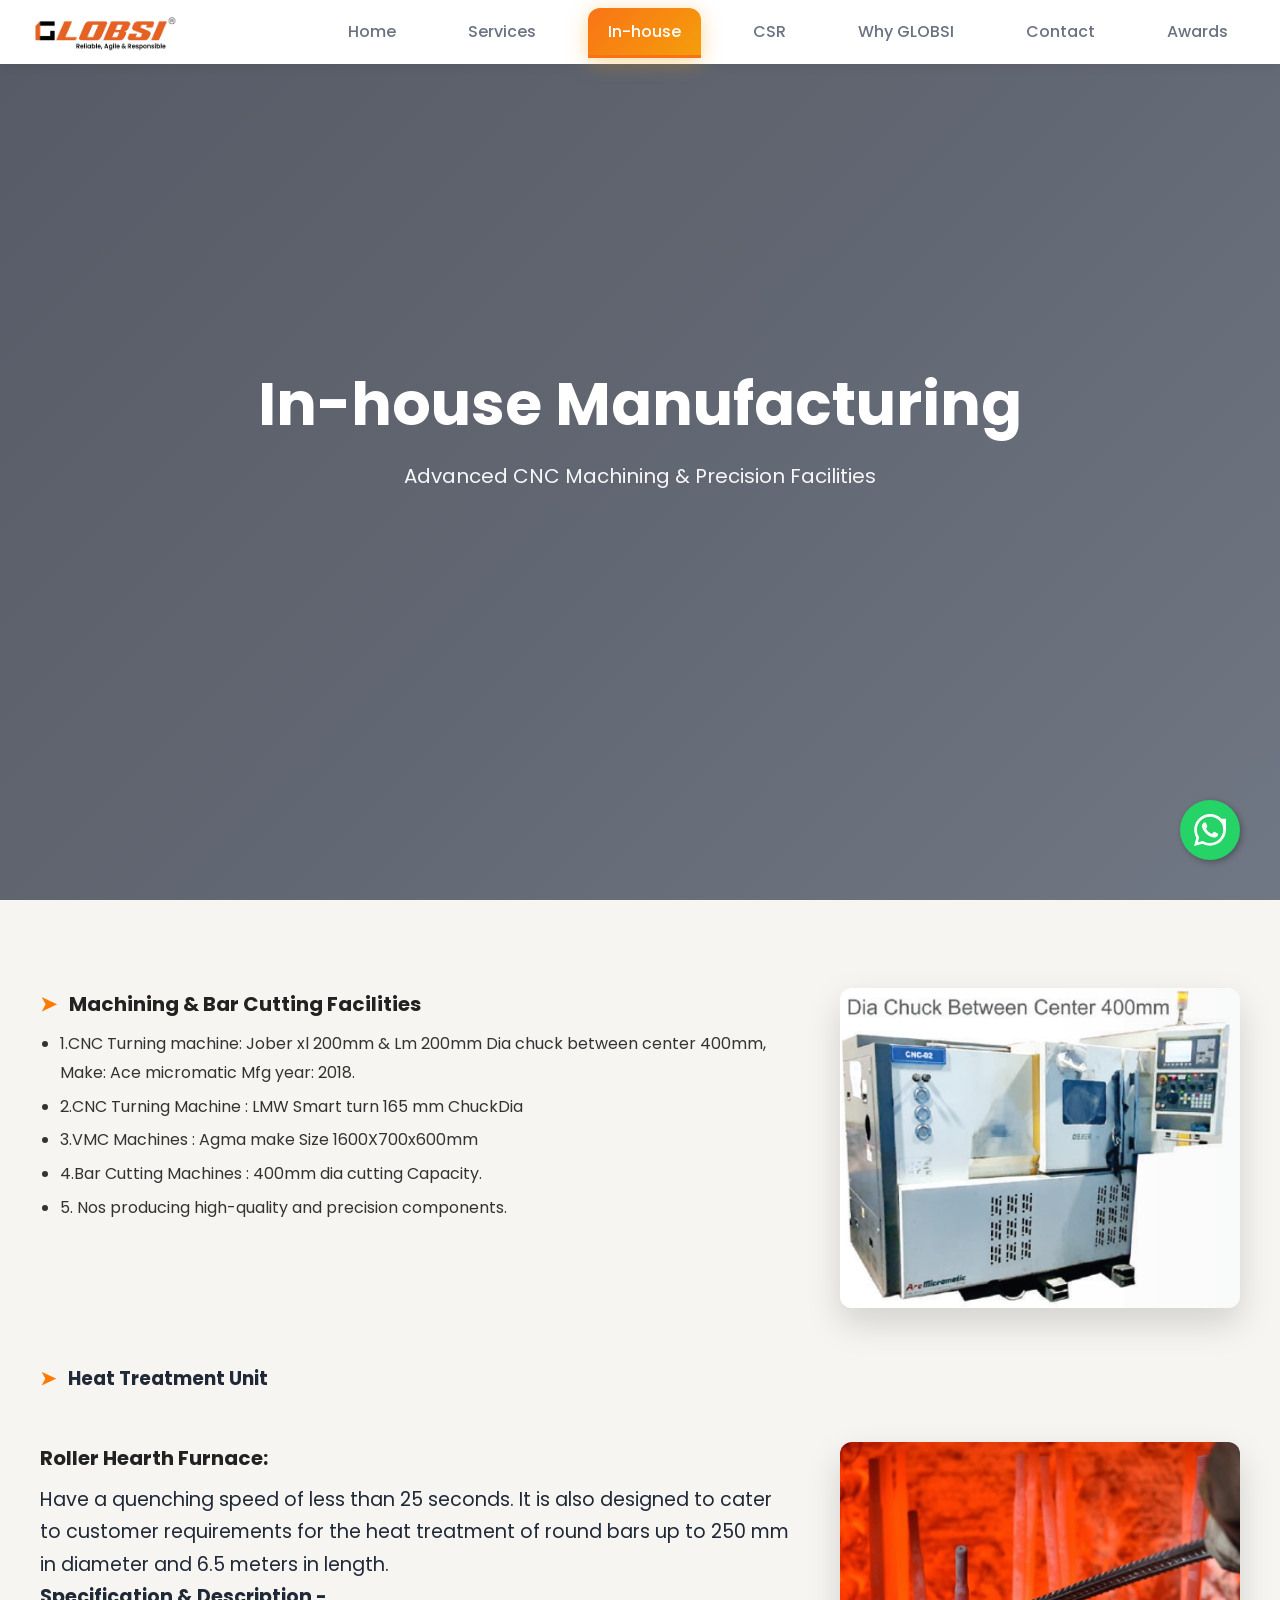
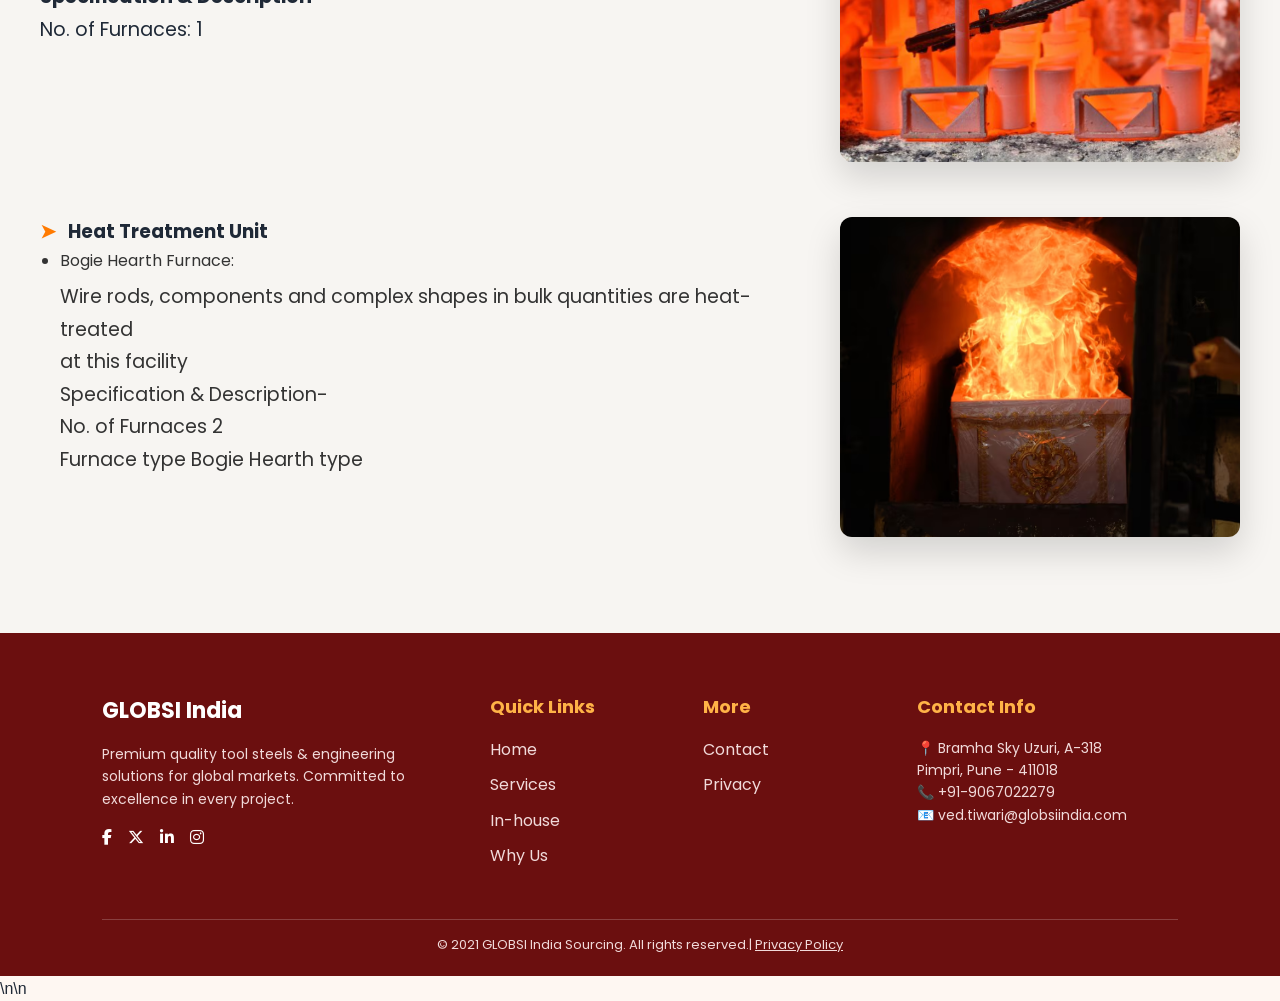
==== inhouse.html @ ec2b430a "Add files via upload" ====
<!DOCTYPE html>
<html lang="en">

<head>
  <meta charset="UTF-8">
  <meta name="viewport" content="width=device-width, initial-scale=1.0">
  <title>In-house Facilities - GLOBSI</title>

  <link href="https://fonts.googleapis.com/css2?family=Poppins:wght@300;400;600;700&display=swap" rel="stylesheet">
  <link rel="stylesheet" href="https://cdnjs.cloudflare.com/ajax/libs/font-awesome/6.5.1/css/all.min.css"
    integrity="sha512-DTOQO9RWCH3ppGqcWaEA1BIZOC6xxalwEsw9c2QQeAIftl+Vegovlnee1c9QX4TctnWMn13TZye+giMm8e2LwA=="
    crossorigin="anonymous" referrerpolicy="no-referrer" />
  <link rel="stylesheet" href="css/style.css">

</head>

<body>

  <header class="navbar">
    <a href="index.html" class="logo-link">
      <div class="logo"><img src="image/download.svg" alt="GLOBSI India"></div>
    </a>
    <ul class="nav-links">
      <li><a href="index.html" class="nav-link active">Home</a></li>
      <li><a href="services.html" class="nav-link">Services</a></li>
      <li><a href="inhouse.html" class="nav-link">In-house</a></li>
      <li><a href="csr.html" class="nav-link">CSR</a></li>
      <li><a href="why.html" class="nav-link">Why GLOBSI</a></li>
      <li><a href="contact.html" class="nav-link">Contact</a></li>
      <li><a href="awards.html" class="nav-link">Awards</a></li>

    </ul>
    <div class="hamburger">
      <span></span><span></span><span></span>
    </div>
  </header>

  <!-- TITLE -->
  <section class="hero">
    <div class="overlay"></div>
    <div class="hero-content">
      <h1>In-house Manufacturing</h1>
      <p>Advanced CNC Machining & Precision Facilities</p>
    </div>
  </section>
  <style>
    /* Reset */
    * {
      margin: 0;
      padding: 0;
      box-sizing: border-box;
      font-family: 'Poppins', sans-serif;
    }

    /* Hero Section */
    .hero {
      position: relative;
      height: 100vh;

      /* 🔥 IMAGE YAHAN ADD KIYA HAI */
      background: url("https://media.istockphoto.com/id/541116798/photo/steel-frame-structure.jpg?s=612x612&w=0&k=20&c=lnusYKwWmyJYew8SFaQ2kZCp6MnffxKtzBtPVopsuu0=") center/cover no-repeat;

      display: flex;
      align-items: center;
      justify-content: center;
      text-align: center;
    }

    /* Overlay */
    .overlay {
      position: absolute;
      width: 100%;
      height: 100%;
      background: linear-gradient(rgba(195, 202, 214, 0),
          rgba(150, 158, 174, 0));
      top: 0;
      left: 0;
    }

    /* Content */
    .hero-content {
      position: relative;
      color: #fff;
      max-width: 800px;
      padding: 20px;
    }

    /* Heading */
    .hero h1 {
      font-size: 60px;
      font-weight: 700;
      line-height: 1.2;
    }

    .hero h1 span {
      color: #ff9800;
    }

    /* Subtitle */
    .subtitle {
      margin-top: 20px;
      font-size: 18px;
      opacity: 0.9;
    }

    /* Description */
    .desc {
      margin-top: 10px;
      font-size: 16px;
      opacity: 0.8;
    }

    /* Button */
    .hero-btn {
      display: inline-block;
      margin-top: 30px;
      padding: 12px 28px;
      background: linear-gradient(135deg, #ff9800, #ffb74d);
      color: #fff;
      border-radius: 8px;
      text-decoration: none;
      font-weight: 500;
      transition: 0.3s;
    }

    .hero-btn:hover {
      transform: translateY(-3px);
      box-shadow: 0 6px 18px rgba(255, 152, 0, 0.4);
    }

    /* Responsive */
    @media (max-width: 768px) {
      .hero h1 {
        font-size: 36px;
      }
    }

    .hero-content {
      max-width: 1200px;
      margin: 0 auto;
      padding: 0 2rem;
      text-align: center;
      position: relative;
      z-index: 2;
      animation: fadeInHero 1.5s ease-out;
    }

    .hero-h1 {
      font-size: clamp(2.5rem, 5vw, 4rem);
      font-weight: 800;
      line-height: 1.1;
      margin-bottom: 1.5rem;
      letter-spacing: -0.02em;
      animation: slideUpHero 1s 0.3s both ease-out;
    }

    .hero-lead {
      font-size: 1.25rem;
      opacity: 0.95;
      max-width: 600px;
      margin: 0 auto 2.5rem;
      line-height: 1.6;
      animation: slideUpHero 1s 0.6s both ease-out;
    }

    .cta-group {
      animation: slideUpHero 1s 0.9s both ease-out;
    }

    /* Animations */

    @keyframes fadeInHero {
      from {
        opacity: 0;
        transform: translateY(50px);
      }

      to {
        opacity: 1;
        transform: translateY(0);
      }
    }

    @keyframes slideUpHero {
      from {
        opacity: 0;
        transform: translateY(40px);
      }

      to {
        opacity: 1;
        transform: translateY(0);
      }
    }
  </style>


  <!-- MACHINES -->
  <section class="section">



    <div class="machining-container">
      <div class="machining-text">
        <h3 class="sub-title">
          <span class="arrow">➤</span> Machining & Bar Cutting Facilities
        </h3>
        <ul class="cap-list">
          <li>1.CNC Turning machine: Jober xl 200mm & Lm 200mm Dia chuck between center 400mm, Make: Ace micromatic Mfg
            year: 2018.</li>
          <li>2.CNC Turning Machine : LMW Smart turn 165 mm ChuckDia</li>
          <li>3.VMC Machines : Agma make Size 1600X700x600mm</li>
          <li>4.Bar Cutting Machines : 400mm dia cutting Capacity.</li>
          <li>5. Nos producing high-quality and precision components.</li>
        </ul>
      </div>
      <div class="machining-image">
        <img src="image/in.png" alt="Machining & Bar Cutting Facilities">
      </div>
    </div>


    <h3><span class="arrow">➤</span> Heat Treatment Unit
    </h3>

    <div class="machining-container">
      <div class="machining-text">
        <h3 class="sub-title">Roller Hearth Furnace:</h3>
        <p>Have a quenching speed of less than 25 seconds. It is also designed to cater to customer requirements for the
          heat treatment of round bars up to 250 mm in diameter and 6.5 meters in length.</p>
        <p><strong>Specification & Description -</strong><br>No. of Furnaces: 1</p>
      </div>
      <div class="machining-image">
        <img src="image/in2.png" alt="Roller Hearth Furnace">
      </div>
    </div>

    <div class="machining-container">
      <div class="machining-text">
        <h3><span class="arrow">➤</span> Heat Treatment Unit
        </h3>
        <ul class="cap-list">
          <li>
            Bogie Hearth Furnace:</li>
          <p>Wire rods, components and complex shapes in bulk quantities are heat-treated</p>
          <p>at this facility</p>
          <p>Specification & Description-</p>
          <p>No. of Furnaces 2</p>
          <p>Furnace type Bogie Hearth type</p>
        </ul>
      </div>
      <div class="machining-image">
        <img src="image/in3.png" alt="Machining & Bar Cutting Facilities">
      </div>
    </div>
  </section>




  <footer class="footer">
    <div class="footer-container">

      <!-- LEFT -->
      <div class="footer-col">
        <h3>GLOBSI India</h3>
        <p>
          Premium quality tool steels & engineering solutions for global markets.
          Committed to excellence in every project.
        </p>

        <div class="social-icons">
          <i class="fab fa-facebook-f"></i>
          <i class="fab fa-x-twitter"></i>
          <i class="fab fa-linkedin-in"></i>
          <i class="fab fa-instagram"></i>
        </div>
      </div>

      <!-- QUICK LINKS -->
      <div class="footer-col">
        <h4>Quick Links</h4>
        <ul>
          <li><a href="index.html">Home</a></li>
          <li><a href="services.html">Services</a></li>
          <li><a href="inhouse.html">In-house</a></li>
          <li><a href="why.html">Why Us</a></li>
        </ul>
      </div>

      <!-- MORE -->
      <div class="footer-col">
        <h4>More</h4>
        <ul>
          <li><a href="contact.html">Contact</a></li>
          <li><a href="privacy.html">Privacy</a></li>
        </ul>
      </div>

      <!-- CONTACT -->
      <div class="footer-col">
        <h4>Contact Info</h4>

        <p>
          📍 Bramha Sky Uzuri, A-318 <br>
          Pimpri, Pune - 411018
        </p>

        <p>📞 +91-9067022279</p>
        <p>📧 ved.tiwari@globsiindia.com</p>
      </div>

    </div>

    <div class="footer-bottom">
      © 2021 GLOBSI India Sourcing. All rights reserved.| <a href="#intro" style="color: #f1dada;">Privacy Policy</a>
    </div>
  </footer>

  <!-- WhatsApp Chat Button -->
  <a href="https://wa.me/919270722279?text=Hello%20GLOBSI%20Team%2C%20I%20have%20a%20query..." class="whatsapp-float"
    target="_blank" rel="noopener">
    <svg viewBox="0 0 24 24" fill="currentColor" class="whatsapp-icon">

      <path
        d="M17.472 14.382c-.297-.149-1.758-.867-2.03-.967-.273-.099-.471-.148-.67.15-.197.297-.767.966-.94 1.164-.173.199-.347.223-.644.075-.297-.15-1.255-.463-2.39-1.475-.883-.788-1.48-1.761-1.653-2.059-.173-.297-.018-.458.13-.606.134-.133.298-.347.446-.52.149-.174.198-.298.298-.497.099-.198.05-.371-.025-.52-.075-.149-.669-1.612-.916-2.207-.242-.579-.487-.5-.669-.51-.173-.008-.371-.01-.57-.01-.198 0-.52.074-.792.372-.272.297-1.04 1.016-1.04 2.479 0 1.462 1.065 2.875 1.213 3.074.149.198 2.096 3.2 5.077 4.487.709.306 1.262.489 1.694.625.712.227 1.36.195 1.871.118.571-.085 1.758-.719 2.006-1.413.248-.694.248-1.289.173-1.413-.074-.124-.272-.198-.57-.347m-5.421 7.403h-.004a9.87 9.87 0 01-5.031-1.378l-.361-.214-3.741.982.998-3.648-.235-.374a9.86 9.86 0 01-1.51-5.26c.001-5.45 4.436-9.884 9.888-9.884 2.64 0 5.122 1.03 6.988 2.898a9.825 9.825 0 012.893 6.994c-.003 5.45-4.437 9.884-9.885 9.884m8.413-18.297A11.815 11.815 0 0012.05 0C5.495 0 .16 5.335.157 11.892c0 2.096.547 4.142 1.588 5.945L.057 24l6.305-1.654a11.882 11.882 0 005.683 1.448h.005c6.554 0 11.89-5.335 11.893-11.893A11.821 1.181 1 0020.885 3.488" />
    </svg></a>\n\n
  <script src="js/script.js"></script>
</body>

</html>
---- css/style.css ----
* {
  margin: 0;
  padding: 0;
  box-sizing: border-box;
}

:root {
  --primary: #f97316;
  /* Orange primary */
  --primary-dark: #ea580c;
  --secondary: #f59e0b;
  /* Amber secondary */
  --dark-blue: #1e3a8a;
  --dark-blue-dark: #1e40af;
  --background: #fef7f2;
  --foreground: #1f2937;
  --text-dark: #111827;
  --text-muted: #6b7280;
  --shadow-rgb: 245, 158, 11;
  --white: #ffffff;
  --border-light: #f3f4f6;
  --maroon: #800000;
  --maroon-dark: #990000;
  --maroon-light: rgba(128, 0, 0, 0.1);
}

body {
  font-family: 'Inter', -apple-system, BlinkMacSystemFont, 'Segoe UI', 'Roboto', sans-serif;
  line-height: 1.6;
  color: var(--foreground);
  background: var(--background);
  scroll-behavior: smooth;
}

.navbar {
  background: var(--white);
  box-shadow: 0 2px 10px rgba(0, 0, 0, 0.08);
  position: fixed;
  top: 0;
  width: 100%;
  z-index: 1000;
  padding: 0.75rem 2.5%;
  display: flex;
  justify-content: space-between;
  align-items: center;
  transition: all 0.3s ease;
}

.navbar.scrolled {
  padding: 0.5rem 2.5%;
  box-shadow: 0 4px 20px rgba(0, 0, 0, 0.12);
}

.logo {
  display: flex;
  align-items: center;
  font-size: 1.8rem;
  font-weight: 700;
  color: var(--primary);
}

.logo img {
  height: 40px;
  width: auto;
  margin-right: 0.5rem;
}

.logo-link {
  text-decoration: none;
  color: inherit;
  display: contents;
}

.nav-links {
  display: flex;
  list-style: none;
  gap: 2rem;
  position: relative;
}

.nav-link {
  text-decoration: none;
  color: var(--text-muted);
  font-weight: 500;
  padding: 0.75rem 1.25rem 0.75rem 1.25rem;
  border-radius: 12px 12px 0 0;
  transition: all 0.3s cubic-bezier(0.4,0,0.2,1);
  position: relative;
  border-bottom: 3px solid transparent;
}

.nav-link.active {
  color: var(--white);
  background: linear-gradient(135deg, var(--primary), var(--secondary));
  border-bottom-color: var(--primary);
  box-shadow: 0 4px 20px rgba(var(--shadow-rgb), 0.4);
  transform: translateY(-2px);
}

.nav-link:hover {
  color: var(--primary);
  transform: translateY(-1px);
  border-bottom-color: var(--primary);
  box-shadow: 0 4px 12px rgba(var(--shadow-rgb), 0.2);
}

.nav-link.active::after {
  content: '';
  position: absolute;
  bottom: -3px;
  left: 50%;
  transform: translateX(-50%);
  width: 80%;
  height: 3px;
  background: linear-gradient(90deg, transparent, var(--primary), transparent);
  border-radius: 2px;
}

.hamburger {
  display: none;
  flex-direction: column;
  cursor: pointer;
  gap: 4px;
  z-index: 1001;
}

.hamburger span {
  width: 25px;
  height: 3px;
  background: var(--text-dark);
  transition: all 0.3s cubic-bezier(0.4, 0, 0.2, 1);
  transform-origin: center;
}

.hamburger.active span:nth-child(1) {
  transform: rotate(45deg) translate(8px, 8px);
}

.hamburger.active span:nth-child(2) {
  opacity: 0;
}

.hamburger.active span:nth-child(3) {
  transform: rotate(-45deg) translate(7px, -7px);
}

.hamburger:hover span {
  background: var(--primary);
}

.hero {
  height: 100vh;
  display: flex;
  align-items: center;
  justify-content: center;
  text-align: center;
  color: var(--white);
  position: relative;
  overflow: hidden;
}

.hero.page-hero {
  height: 100vh;
}

.hero::before {
  content: '';
  position: absolute;
  top: 0;
  left: 0;
  right: 0;
  bottom: 0;
  background: linear-gradient(135deg, #0f172a 0%, #1e293b 50%, #334155 100%);
  opacity: 0.7;
  z-index: 1;
}

.csr-hero::before {
  content: "";
  position: absolute;
  inset: 0;
  background: url('https://www.soulace.in/images/ourideas/What-is-CSR.jpg') center / cover no-repeat fixed;
  animation: kenburns 90s ease-in-out infinite;
  opacity: 1;
  z-index: 0;
}

.csr-hero::after {
  content: '';
  position: absolute;
  top: 0;
  left: 0;
  right: 0;
  bottom: 0;
  z-index: 2;
}




.hero:not(.home-hero) {
  height: 100vh;
}

.hero-content {
  position: relative;
  z-index: 3;
  max-width: 800px;
  padding: 0 1.5rem;
}

.csr-hero .hero-content h1 {
  animation: slideInText 1s 0.2s both;
}

.csr-hero .hero-content p {
  animation: slideInText 1s 0.5s both;
}

.csr-hero .hero-content .btn {
  animation: slideInText 1s 0.8s both;
}

.hero h1 {
  font-size: clamp(2.8rem, 5vw, 4.5rem);
  margin-bottom: 1.2rem;
  font-weight: 800;
}

.hero p {
  font-size: 1.25rem;
  margin-bottom: 2.5rem;
  opacity: 0.95;
}

.btn {
  display: inline-block;
  background: linear-gradient(145deg, var(--white), #f8f9fa);
  color: var(--primary);
  padding: 1.2rem 2.8rem;
  border-radius: 50px;
  font-weight: 600;
  text-decoration: none;
  transition: all 0.3s cubic-bezier(0.34, 1.56, 0.64, 1);
  box-shadow: 
    0 8px 25px rgba(0,0,0,0.15),
    0 4px 12px rgba(0,0,0,0.1),
    inset 0 1px 0 rgba(255,255,255,0.9);
  border: 2px solid rgba(255,255,255,0.8);
  position: relative;
  text-transform: uppercase;
  letter-spacing: 0.5px;
}

.btn:hover {
  background: linear-gradient(145deg, var(--primary), var(--primary-dark));
  color: var(--white);
  transform: translateY(-4px) scale(1.02);
  box-shadow: 
    0 20px 40px rgba(var(--shadow-rgb), 0.4),
    0 10px 20px rgba(0,0,0,0.2),
    inset 0 1px 0 rgba(255,255,255,0.2);
  border-color: var(--primary);
}

.neon-btn {
  box-shadow: 0 0 20px rgba(var(--shadow-rgb), 0.4);
}

.section {
  padding: 6rem 2.5%;
  max-width: 1400px;
  margin: 0 auto;
  box-shadow: inset 0 1px 0 rgba(255,255,255,0.1);
}

.csr-section {
  padding: 100px 2.5%;
  max-width: 1400px;
  margin: 0 auto;
}

.section-title {
  font-size: clamp(2.5rem, 5vw, 3.5rem);
  margin-bottom: 2rem;
  color: var(--dark-blue);
  font-weight: 700;
  text-align: center;
  position: relative;
}

.section-title::after {
  content: '';
  display: block;
  width: 80px;
  height: 4px;
  background: linear-gradient(90deg, var(--dark-blue), var(--primary));
  margin: 1rem auto 0;
  border-radius: 2px;
}

.section-subtitle {
  text-align: center;
  font-size: 1.3rem;
  color: var(--text-muted);
  margin-bottom: 4rem;
  max-width: 600px;
  margin-left: auto;
  margin-right: auto;
}

.section p {
  font-size: 1.2rem;
  line-height: 1.7;
}

.section h1,
.section h2 {
  text-align: center;
  font-size: 2.8rem;
  margin-bottom: 1.5rem;
  color: var(--text-dark);
  font-weight: 700;
}

.grid {
  display: grid;
  grid-template-columns: repeat(auto-fit, minmax(280px, 1fr));
  gap: 2rem;
  align-items: start;
}

@media (min-width: 768px) {
  .grid {
    grid-template-columns: repeat(4, 1fr);
  }
  
  .grid .card {
    width: auto;
  }
}

  .card-content {
  display: flex;
  gap: 1.5rem;
  align-items: center;
  height: 260px;
}

.card-reverse .card-content {
  flex-direction: row-reverse;
}

.card-text {
  flex: 1;
}

.card img {
  width: 240px;
  height: 240px;
  object-fit: cover;
  border-radius: 12px;
  flex-shrink: 0;
}

@media (max-width: 768px) {
  .card-content {
    flex-direction: column;
    height: auto;
    text-align: center;
  }
  
  .card-reverse .card-content {
    flex-direction: column;
  }
  
  .card img {
    width: 100%;
    max-width: 320px;
    height: 200px;
  }
}
/* Card base */
.card {
  position: relative;
  border-radius: 16px;
  overflow: hidden;
  height: 250px;
  transition: 0.3s ease;
}

/* Image */
.card img {
  width: 100%;
  height: 100%;
  object-fit: cover;
  transition: 0.4s ease;
}

/* Overlay */
.card-content {
  position: absolute;
  inset: 0;
  display: flex;
  align-items: flex-end;
  padding: 20px;
  background: linear-gradient(
    to top,
    rgba(11,31,58,0.85),
    rgba(11,31,58,0.2)
  );
}

/* TEXT ANIMATION (hidden state) */
.card h3 {
  color: #fff;
  font-size: 16px;
  transform: translateY(30px);
  opacity: 0;
  transition: 0.4s ease;
}

/* 🔥 HOVER EFFECT */
.card:hover h3 {
  transform: translateY(0);
  opacity: 1;
  color: #F97316; /* ORANGE highlight */
}

/* Image zoom */
.card:hover img {
  transform: scale(1.1);
}

/* Card lift */
.card:hover {
  transform: translateY(-10px);
  box-shadow: 0 25px 50px rgba(0,0,0,0.2);
}
@media (max-width: 768px) {
  .card h3 {
    transform: none;
    opacity: 1;
    color: #fff;
  }
}
.card {
  position: relative;
  aspect-ratio: 4 / 3;
  height: 300px;
  max-height: 250px;
  border-radius: 24px;
  overflow: hidden;
  box-shadow: 
    0 20px 40px rgba(0,0,0,0.15),
    0 8px 16px rgba(0,0,0,0.1);
  transition: all 0.5s cubic-bezier(0.34, 1.56, 0.64, 1);
}

@media (max-width: 768px) {
  .card {
    height: 220px;
    max-height: 200px;
  }
}

.card::before {
  content: '';
  position: absolute;
  top: 0;
  left: 0;
  right: 0;
  bottom: 0;
  background: linear-gradient(180deg, transparent 60%, rgba(0,0,0,0.85) 100%);
  z-index: 2;
  opacity: 0;
  transition: opacity 0.4s cubic-bezier(0.25, 0.46, 0.45, 0.94);
}

.card:hover::before {
  opacity: 1;
}

.card img {
  width: 100%;
  height: 100%;
  object-fit: cover;
  object-position: center;
  transition: transform 0.5s cubic-bezier(0.34, 1.56, 0.64, 1);
}

.card:hover img {
  transform: scale(1.1);
}

.card:hover {
  transform: translateY(-10px);
  box-shadow: 
    0 35px 60px rgba(0,0,0,0.25),
    0 15px 25px rgba(0,0,0,0.15);
}

.card .card-content {
  position: absolute;
  bottom: 0;
  left: 0;
  right: 0;
  padding: 2.5rem 2rem 2rem;
  color: white;
  z-index: 3;
  opacity: 0;
  transform: translateY(30px);
  transition: all 0.4s cubic-bezier(0.25, 0.46, 0.45, 0.94);
}

.card:hover .card-content {
  opacity: 1;
  transform: translateY(0);
}

.card h3 {
  font-size: 1.6rem;
  font-weight: 700;
  margin: 0 0 0.5rem 0;
  text-shadow: 0 2px 4px rgba(0,0,0,0.5);
}

.card p {
  margin: 0;
  opacity: 0.9;
  font-size: 1rem;
  text-shadow: 0 1px 2px rgba(0,0,0,0.5);
}

.card:hover {
  transform: translateY(-12px) scale(1.02);
  box-shadow: 
    0 35px 60px rgba(0,0,0,0.25),
    0 15px 25px rgba(0,0,0,0.15),
    0 0 0 1px rgba(255,255,255,0.3);
  border-color: var(--primary);
}

.card h3 {
  color: var(--text-dark);
  font-size: 1.6rem;
  margin-bottom: 1.2rem;
  font-weight: 700;
}

.card h3::after {
  content: '';
  display: block;
  width: 50px;
  height: 3px;
  background: linear-gradient(90deg, var(--primary), var(--secondary));
  margin-top: 0.8rem;
  border-radius: 2px;
}

.team {
  display: flex;
  justify-content: center;
  align-items: center;
  gap: 3rem;
  padding: 2rem 0;
}

.member {
  text-align: center;
  padding: 1.5rem;
  flex: 1;
  max-width: 280px;
}

.member img {
  width: 160px;
  height: 160px;
  border-radius: 50%;
  object-fit: cover;
  border: 4px solid var(--primary);
  margin-bottom: 1.2rem;
  box-shadow: 0 10px 30px rgba(var(--shadow-rgb), 0.25);
  transition: all 0.4s cubic-bezier(0.4, 0, 0.2, 1);
  overflow: hidden;
}

.member:hover img {
  transform: scale(1.1);
  box-shadow: 0 20px 40px rgba(var(--shadow-rgb), 0.4);
}

.member b {
  display: block;
  margin-bottom: 0.5rem;
  font-size: 1.1rem;
  color: var(--text-dark);
  font-weight: 600;
  transition: color 0.3s ease;
}

.member:hover b {
  color: var(--primary);
}

.iso-badge {
  width: 120px;
  height: auto;
  margin: 1.5rem auto 0;
  opacity: 1;
  border-radius: 4px;
  border: 2px solid var(--primary);
}

.contact-grid {
  display: grid;
  grid-template-columns: 1fr 1fr;
  gap: 4rem;
  align-items: start;
}

.contact-grid .info {
  background: linear-gradient(135deg, #fef3c7, #fed7aa);
  padding: 3rem;
  border-radius: 20px;
  border: 1px solid var(--border-light);
  box-shadow: 0 12px 35px rgba(0, 0, 0, 0.08);
  transition: all 0.3s ease;
}

.contact-grid .info:hover {
  transform: translateY(-8px);
  box-shadow: 0 20px 45px rgba(var(--shadow-rgb), 0.2);
  border-color: var(--primary);
}

.map-container {
  margin-top: 2rem;
  border-radius: 12px;
  overflow: hidden;
  box-shadow: 0 10px 30px rgba(0, 0, 0, 0.1);
  height: 300px;
}

.form {
  display: flex;
  flex-direction: column;
  gap: 1.6rem;
}

.form input,
.form textarea {
  padding: 1.2rem;
  border: 2px solid var(--border-light);
  border-radius: 12px;
  font-size: 1rem;
  background: var(--white);
  transition: all 0.3s ease;
}

.form input:focus,
.form textarea:focus {
  outline: none;
  border-color: var(--primary);
  box-shadow: 0 0 0 4px rgba(var(--shadow-rgb), 0.15);
}

.tags {
  color: var(--text-muted);
  font-size: 1rem;
  line-height: 1.8;
  text-align: center;
  max-width: 700px;
  margin: 0 auto;
}

/* Old light footer removed - using .footer class exclusively */

/* Responsive */
@media (max-width: 768px) {
  .team {
    flex-direction: column;
    gap: 2rem;
  }

.nav-links {
    display: none;
    position: fixed;
    top: 0;
    right: -100%;
    width: 80%;
    max-width: 350px;
    height: 100vh;
    background: var(--white);
    flex-direction: column;
    padding: 6rem 2rem 2rem;
    box-shadow: -4px 0 20px rgba(0,0,0,0.15);
    backdrop-filter: blur(10px);
    transition: right 0.4s cubic-bezier(0.25,0.46,0.45,0.94);
    z-index: 1001;
  }

  .nav-links.active {
    display: flex;
    right: 0;
  }

  .hamburger {
    display: flex;
  }

  .contact-grid {
    grid-template-columns: 1fr;
    gap: 2.5rem;
  }

  .section {
    padding: 4rem 2.5%;
  }
}

@keyframes fadeInUp {
  from {
    opacity: 0;
    transform: translateY(40px);
  }

  to {
    opacity: 1;
    transform: translateY(0);
  }
}

@keyframes kenburns {
  0% { 
    transform: scale(1) translate(0, 0);
  }
  100% { 
    transform: scale(1.1) translate(3%, 2%);
  }
}

@keyframes homeKenBurns {
  0% { 
    transform: scale(1.02) translate(0, 0);
  }
  50% { 
    transform: scale(1.08) translate(-1%, -0.5%);
  }
  100% { 
    transform: scale(1.02) translate(2%, 1%);
  }
}

@keyframes slideInText {
  from {
    opacity: 0;
    transform: translateY(30px);
  }
  to {
    opacity: 1;
    transform: translateY(0);
  }
}

.service-image,
.card-image {
  width: 100%;
  height: 200px;
  object-fit: cover;
  border-radius: 12px;
  margin-bottom: 1rem;
  display: block;
  box-shadow: 0 4px 15px rgba(0, 0, 0, 0.1);
}

.card {
  display: flex;
  flex-direction: column;
}

.card,
.member {
  animation: fadeInUp 0.7s ease-out forwards;
  opacity: 0;
  transform: translateY(40px);
}

.parallax-hero {
  transition: transform 0.6s ease-out;
}

@keyframes corporateKenBurns {
  0%, 100% { transform: scale(1.0) translate(0, 0); }
  33% { transform: scale(1.05) translate(1%, -0.5%); }
  66% { transform: scale(1.08) translate(-1%, 1%); }
}

/* Home video hero */
.home-hero-video {
  animation: homeKenBurns 30s ease-in-out infinite;
}

.whatsapp-float {
  position: fixed;
  width: 60px;
  height: 60px;
  bottom: 40px;
  right: 40px;
  background-color: #25d366;
  color: #FFF;
  border-radius: 50px;
  text-align: center;
  font-size: 32px;
  box-shadow: 2px 2px 6px rgba(0, 0, 0, 0.3);
  z-index: 1000;
  transition: all 0.3s ease;
  display: flex;
  align-items: center;
  justify-content: center;
  text-decoration: none;
}

.whatsapp-float:hover {
  transform: scale(1.1) rotate(360deg);
  background-color: #128c7e;
  box-shadow: 4px 4px 12px rgba(0, 0, 0, 0.4);
}

.whatsapp-icon {
  width: 32px;
  height: 32px;
  animation: pulse 2s infinite;
}

@keyframes pulse {
  0% {
    transform: scale(1);
  }

  50% {
    transform: scale(1.1);
  }

  100% {
    transform: scale(1);
  }
}

@media (max-width: 768px) {
  .whatsapp-float {
    bottom: 20px;
    right: 20px;
    width: 55px;
    height: 55px;
    font-size: 28px;
  }
}

/* Premium Maroon Footer */
/* Footer */
.footer {
  background: #6b0f0f;
  color: #fff;
  padding: 60px 8% 20px;
}

.footer-container {
  display: grid;
  grid-template-columns: 2fr 1fr 1fr 1.5fr;
  gap: 40px;
}

.footer-col h3 {
  font-size: 22px;
  margin-bottom: 15px;
}

.footer-col h4 {
  font-size: 18px;
  margin-bottom: 15px;
  color: #ffb347;
}

.footer-col p {
  font-size: 14px;
  line-height: 1.6;
  color: #f1dada;
}

.footer-col ul {
  list-style: none;
}

.footer-col ul li {
  margin-bottom: 10px;
}

.footer-col ul li a {
  text-decoration: none;
  color: #f1dada;
  transition: 0.3s;
}

.footer-col ul li a:hover {
  color: #ffb347;
  padding-left: 5px;
}

/* Social Icons */
.social-icons {
  margin-top: 15px;
}

.social-icons i {
  margin-right: 12px;
  font-size: 16px;
  cursor: pointer;
  transition: 0.3s;
}

.social-icons i:hover {
  color: #ffb347;
}

/* Bottom */
.footer-bottom {
  border-top: 1px solid rgba(255,255,255,0.2);
  margin-top: 40px;
  padding-top: 15px;
  text-align: center;
  font-size: 13px;
  color: #f1dada;
}

/* Responsive */
@media (max-width: 900px) {
  .footer-container {
    grid-template-columns: 1fr 1fr;
  }
}

@media (max-width: 600px) {
  .footer-container {
    grid-template-columns: 1fr;
  }
}

/* Modal */
.leader-modal {
  display: none;
  position: fixed;
  top: 0;
  left: 0;
  width: 100%;
  height: 100%;
  z-index: 10000;
}

.leader-modal.active {
  display: flex;
  align-items: center;
  justify-content: center;
}

.modal-content {
  background: var(--white);
  width: 100vw;
  height: 100vh;
  display: flex;
  position: relative;
  animation: modalFullSlideIn 0.5s cubic-bezier(0.34, 1.56, 0.64, 1) both;
}

/* Responsive Overrides */
@media (max-width: 768px) {
  .nav-links {
    display: none;
    position: absolute;
    top: 100%;
    left: 0;
    width: 100%;
    background: var(--white);
    flex-direction: column;
    padding: 1.5rem;
  }

  .nav-links.active {
    display: flex;
  }

  .hamburger {
    display: flex;
  }

  .contact-grid,
  .footer-content {
    grid-template-columns: 1fr;
  }

  .team {
    flex-direction: column;
  }

  .modal-content {
    flex-direction: column;
  }
}

/* Animations */
@keyframes fadeInUp {
  from {
    opacity: 0;
    transform: translateY(40px);
  }

  to {
    opacity: 1;
    transform: translateY(0);
  }
}

@keyframes modalFullSlideIn {
  from {
    transform: scale(1.05) translateY(20px);
    opacity: 0;
  }

  to {
    transform: scale(1) translateY(0);
    opacity: 1;
  }
}

@media (max-width: 768px) {
  .footer {
    padding: 3rem 2.5% 1.5rem;
    text-align: left;
  }

  .footer-content {
    grid-template-columns: 1fr;
    gap: 2rem;
  }

  .footer-brand,
  .footer-links,
  .footer-contact {
    text-align: left;
  }
}

.footer-fade-in {
  animation: fadeInUp 0.8s ease-out forwards;
  opacity: 0;
  transform: translateY(30px);
}

/* Leader Modal Styles */
.leader-modal {
  display: none;
  position: fixed;
  top: 0;
  left: 0;
  width: 100%;
  height: 100%;
  z-index: 10000;
  font-family: inherit;
}

.leader-modal.active {
  display: flex;
  align-items: center;
  justify-content: center;
  animation: modalFadeIn 0.3s ease-out;
}

.modal-backdrop {
  position: absolute;
  top: 0;
  left: 0;
  width: 100%;
  height: 100%;
  background: rgba(0, 0, 0, 0.7);
  backdrop-filter: blur(3px);
  animation: backdropFadeIn 0.3s ease-out;
}

.modal-content {
  background: var(--white);
  border-radius: 0;
  width: 100vw;
  height: 100vh;
  max-width: none;
  max-height: none;
  position: relative;
  box-shadow: none;
  overflow: auto;
  transform: scale(1) rotateX(0deg);
  animation: modalFullSlideIn 0.5s cubic-bezier(0.34, 1.56, 0.64, 1) 0.1s both;
  display: flex;
  flex-direction: row;
}

.modal-close {
  position: absolute;
  top: 16px;
  right: 20px;
  font-size: 32px;
  font-weight: 700;
  color: var(--text-muted);
  cursor: pointer;
  z-index: 1;
  width: 40px;
  height: 40px;
  display: flex;
  align-items: center;
  justify-content: center;
  border-radius: 50%;
  transition: all 0.3s ease;
}

.modal-close:hover {
  color: var(--primary);
  background: rgba(var(--shadow-rgb), 0.1);
  transform: rotate(90deg) scale(1.1);
}

.modal-image {
  flex: 1;
  min-width: 40vw;
  max-width: 50vw;
  position: relative;
  overflow: hidden;
}

.modal-image img {
  width: 100%;
  height: 100vh;
  object-fit: cover;
  object-position: center;
}

.modal-info {
  flex: 1;
  padding: 4rem;
  display: flex;
  flex-direction: column;
  gap: 1.5rem;
  justify-content: center;
  overflow-y: auto;
  background: linear-gradient(180deg, rgba(255, 255, 255, 0.95), rgba(255, 255, 255, 1));
  backdrop-filter: blur(10px);
}

.modal-info h2 {
  font-size: 2rem;
  color: var(--text-dark);
  margin: 0;
  font-weight: 700;
}

.modal-info h3 {
  font-size: 1.3rem;
  color: var(--primary);
  font-weight: 600;
  margin: 0;
}

.modal-info p {
  color: var(--text-muted);
  line-height: 1.7;
  font-size: 1.05rem;
}

/* Keyframe Animations */
@keyframes modalFadeIn {
  from {
    opacity: 0;
  }

  to {
    opacity: 1;
  }
}

@keyframes backdropFadeIn {
  from {
    opacity: 0;
  }

  to {
    opacity: 1;
  }
}

@keyframes modalFullSlideIn {
  from {
    transform: scale(1.05) translateY(20px);
    opacity: 0;
  }

  to {
    transform: scale(1) translateY(0);
    opacity: 1;
  }
}

@keyframes modalSlideIn {
  to {
    transform: scale(1) rotateX(0deg);
  }
}

/* Mobile Responsive */
@media (max-width: 768px) {
  .modal-content {
    width: 95%;
    max-height: 95vh;
    border-radius: 16px;
    margin: 1rem;
  }

  .modal-image {
    flex: 0 0 200px;
  }

  .modal-info {
    padding: 2rem 1.5rem;
  }

  .modal-info h2 {
    font-size: 1.6rem;
  }
}

/* Prevent body scroll when modal open */
body.modal-open {
  overflow: hidden;
}

/* Services image cards */
.service-image {
  width: 100%;
  height: 280px;
  object-fit: cover;
  border-radius: 16px;
  margin-bottom: 1.5rem;
  transition: transform 0.4s ease;
}

.service-card:hover .service-image {
  transform: scale(1.05);
}

/* Why Cards */
.why-grid {
  display: grid;
  grid-template-columns: repeat(auto-fit, minmax(320px, 1fr));
  gap: 2.5rem;
}

.image-with-text-grid {
  display: grid;
  grid-template-columns: repeat(auto-fit, minmax(700px, 1fr));
  gap: 3rem;
  align-items: center;
}

@media (max-width: 768px) {
  .image-with-text-grid {
    grid-template-columns: 1fr;
  }
  
  .image-text-item {
    flex-direction: column;
    text-align: center;
  }
  
  .text-container {
    order: 2;
  }
}

.image-text-item {
  display: flex;
  gap: 2rem;
  align-items: center;
  background: var(--white);
  padding: 2rem;
  border-radius: 20px;
  box-shadow: 0 15px 50px rgba(0,0,0,0.08);
  border: 1px solid var(--border-light);
  transition: all 0.4s ease;
}

.image-text-item:hover {
  transform: translateY(-8px);
  box-shadow: 0 25px 60px rgba(0,0,0,0.15);
  border-color: var(--primary);
}

.image-container {
  flex: 0 0 300px;
  height: 250px;
}

.image-container img {
  width: 100%;
  height: 100%;
  object-fit: contain;
  border-radius: 12px;
  box-shadow: 0 10px 30px rgba(0,0,0,0.1);
}

.text-container {
  flex: 1;
}

.text-container h3 {
  color: var(--dark-blue);
  font-size: 1.8rem;
  margin-bottom: 1rem;
  font-weight: 700;
}

.text-container h3::after {
  content: '';
  display: block;
  width: 60px;
  height: 3px;
  background: var(--primary);
  margin-top: 0.5rem;
  border-radius: 2px;
}

.text-container p {
  color: var(--text-muted);
  line-height: 1.7;
  font-size: 1.1rem;
}

.why-card {
  background: var(--white);
  padding: 3rem 2.5rem;
  border-radius: 20px;
  text-align: center;
  box-shadow: 0 15px 50px rgba(0,0,0,0.08);
  border: 1px solid var(--border-light);
  transition: all 0.4s cubic-bezier(0.34, 1.56, 0.64, 1);
}

.why-card:hover {
  transform: translateY(-12px);
  box-shadow: 0 30px 60px rgba(0,0,0,0.15);
  border-color: var(--primary);
}

.why-card h3 {
  color: var(--dark-blue);
  font-size: 1.6rem;
  margin: 1rem 0 1.5rem;
  font-weight: 700;
}

/* CSR Cards */
.csr-card {
  background: var(--white);
  border-radius: 20px;
  padding: 2.5rem 2rem;
  box-shadow: 0 10px 40px rgba(0,0,0,0.1);
  transition: all 0.4s cubic-bezier(0.34, 1.56, 0.64, 1);
  text-align: center;
  border: 1px solid var(--border-light);
}

.csr-card:hover {
  transform: translateY(-12px) scale(1.02);
  box-shadow: 0 30px 60px rgba(0,0,0,0.2), 0 0 20px rgba(var(--dark-blue), 0.1);
  border-color: var(--dark-blue);
}

.csr-card img {
  width: 100%;
  height: 250px;
  object-fit: cover;
  border-radius: 16px;
  margin-bottom: 1.5rem;
  box-shadow: 0 8px 25px rgba(0,0,0,0.15);
}

.csr-card h3 {
  color: var(--dark-blue);
  font-size: 1.8rem;
  margin-bottom: 1rem;
  font-weight: 700;
}

.csr-card h3::after {
  content: '';
  display: block;
  width: 60px;
  height: 3px;
  background: linear-gradient(90deg, var(--dark-blue), var(--primary));
  margin: 0.8rem auto;
  border-radius: 2px;
}

.csr-card p {
  color: var(--text-muted);
  line-height: 1.7;
  font-size: 1.1rem;
}

/* CSR Gallery */
.csr-gallery {
  margin-top: 3rem;
  display: grid;
  grid-template-columns: repeat(auto-fit, minmax(280px, 1fr));
  gap: 25px;
}

/* Card */
.gallery-item {
  position: relative;
  overflow: hidden;
  border-radius: 16px;
  cursor: pointer;
  transition: all 0.4s ease;

  /* FIXED shadow */
  box-shadow: 0 8px 25px rgba(0, 0, 0, 0.08);
}

/* Image */
.gallery-item img {
  width: 100%;
  height: 380px;
  object-fit: cover;
  transition: transform 0.4s ease;
  display: block;
}

/* 🔥 HOVER EFFECT */
.gallery-item:hover {
  transform: translateY(-10px);
  box-shadow: 0 20px 50px rgba(0,0,0,0.2);
}

/* Image zoom INSIDE card */
.gallery-item:hover img {
  transform: scale(1.1);
}

/* Lightbox */
.lightbox {
  display: none;
  position: fixed;
  top: 0;
  left: 0;
  width: 100%;
  height: 100%;
  background: rgba(0,0,0,0.9);
  z-index: 10000;
  align-items: center;
  justify-content: center;
  padding: 2rem;
}

.lightbox.active {
  display: flex;
}

.lightbox img {
  max-width: 90%;
  max-height: 90%;
  border-radius: 8px;
  box-shadow: 0 0 50px rgba(255,255,255,0.3);
}

.lightbox-close {
  position: absolute;
  top: 2rem;
  right: 2rem;
  color: white;
  font-size: 2.5rem;
  cursor: pointer;
  z-index: 10001;
}

/* Responsive */
@media (max-width: 768px) {
  .csr-card img {
    height: 200px;
  }
  
  .csr-gallery img {
    height: 220px;
  }
  
  .csr-section {
    padding: 60px 2.5%;
  }
}
.services-hero {
  position: relative;
  height: 100vh;
  display: flex;
  align-items: center;
  justify-content: center;
  overflow: hidden;
}

/* Image fix */
.hero-bg {
  position: absolute;
  width: 100%;
  height: 100%;
  object-fit: cover;
  top: 0;
  left: 0;
  z-index: 0;
}

/* Overlay for visibility */
.overlay {
  position: absolute;
  width: 100%;
  height: 100%;
  z-index: 1;
}

/* Content always on top */
.hero-content {
  position: relative;
  z-index: 2;
  text-align: center;
  color: white;
}
.section {
  padding: 40px;
  background: #f7f5f2;
  font-family: Arial, sans-serif;
}
.section-title {
  font-size: 28px;
  font-weight: 700;
  margin-bottom: 20px;
}

.arrow {
  color: #ff7a00;
  margin-right: 8px;
}

.sub-title {
  font-size: 20px;
  margin-bottom: 10px;
  color: #222;
}

.cap-list {
  padding-left: 20px;
  line-height: 1.8;
  color: #333;
}

.cap-list li {
  margin-bottom: 5px;
}

.machining-container {
  display: flex;
  gap: 3rem;
  align-items: flex-start;
  margin: 3rem 0;
}

.machining-text {
  flex: 1;
}

.machining-image {
  flex: 0 0 400px;
}

.machining-image img {
  width: 100%;
  height: 320px;
  object-fit: cover;
  border-radius: 12px;
  box-shadow: 0 15px 35px rgba(0,0,0,0.15);
  transition: transform 0.3s ease;
}

.machining-image:hover img {
  transform: scale(1.05);
}

@media (max-width: 768px) {
  .machining-container {
    flex-direction: column;
    gap: 2rem;
  }
  
  .machining-image {
    flex: none;
    max-width: 100%;
  }
}
.center-section {
  text-align: center;
  padding: 60px 20px;
  background: #f5f3f0;
}

.section-title {
  font-size: 36px;
  font-weight: 700;
  color: #0f1f3d;
  margin-bottom: 20px;
}

.section-desc {
  font-size: 18px;
  color: #333;
  max-width: 800px;
  margin: 0 auto;
  line-height: 1.8;
}
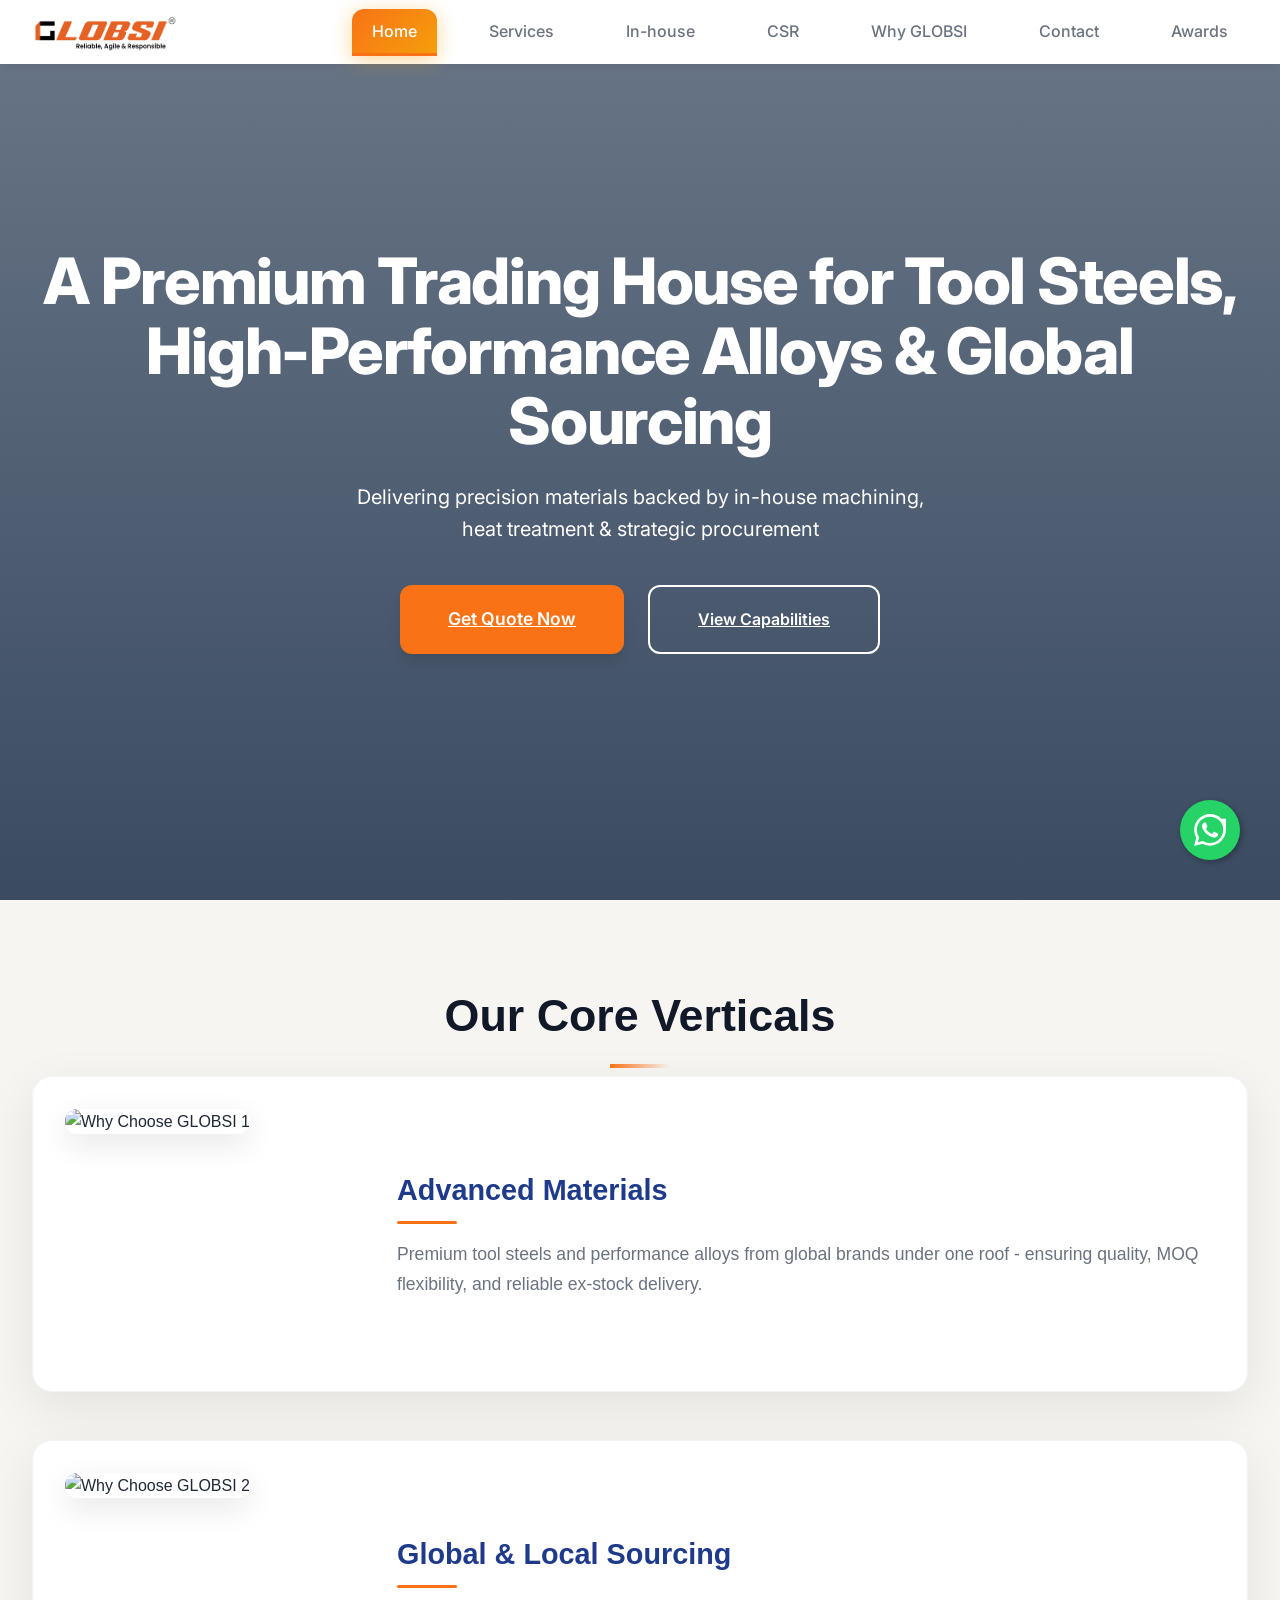
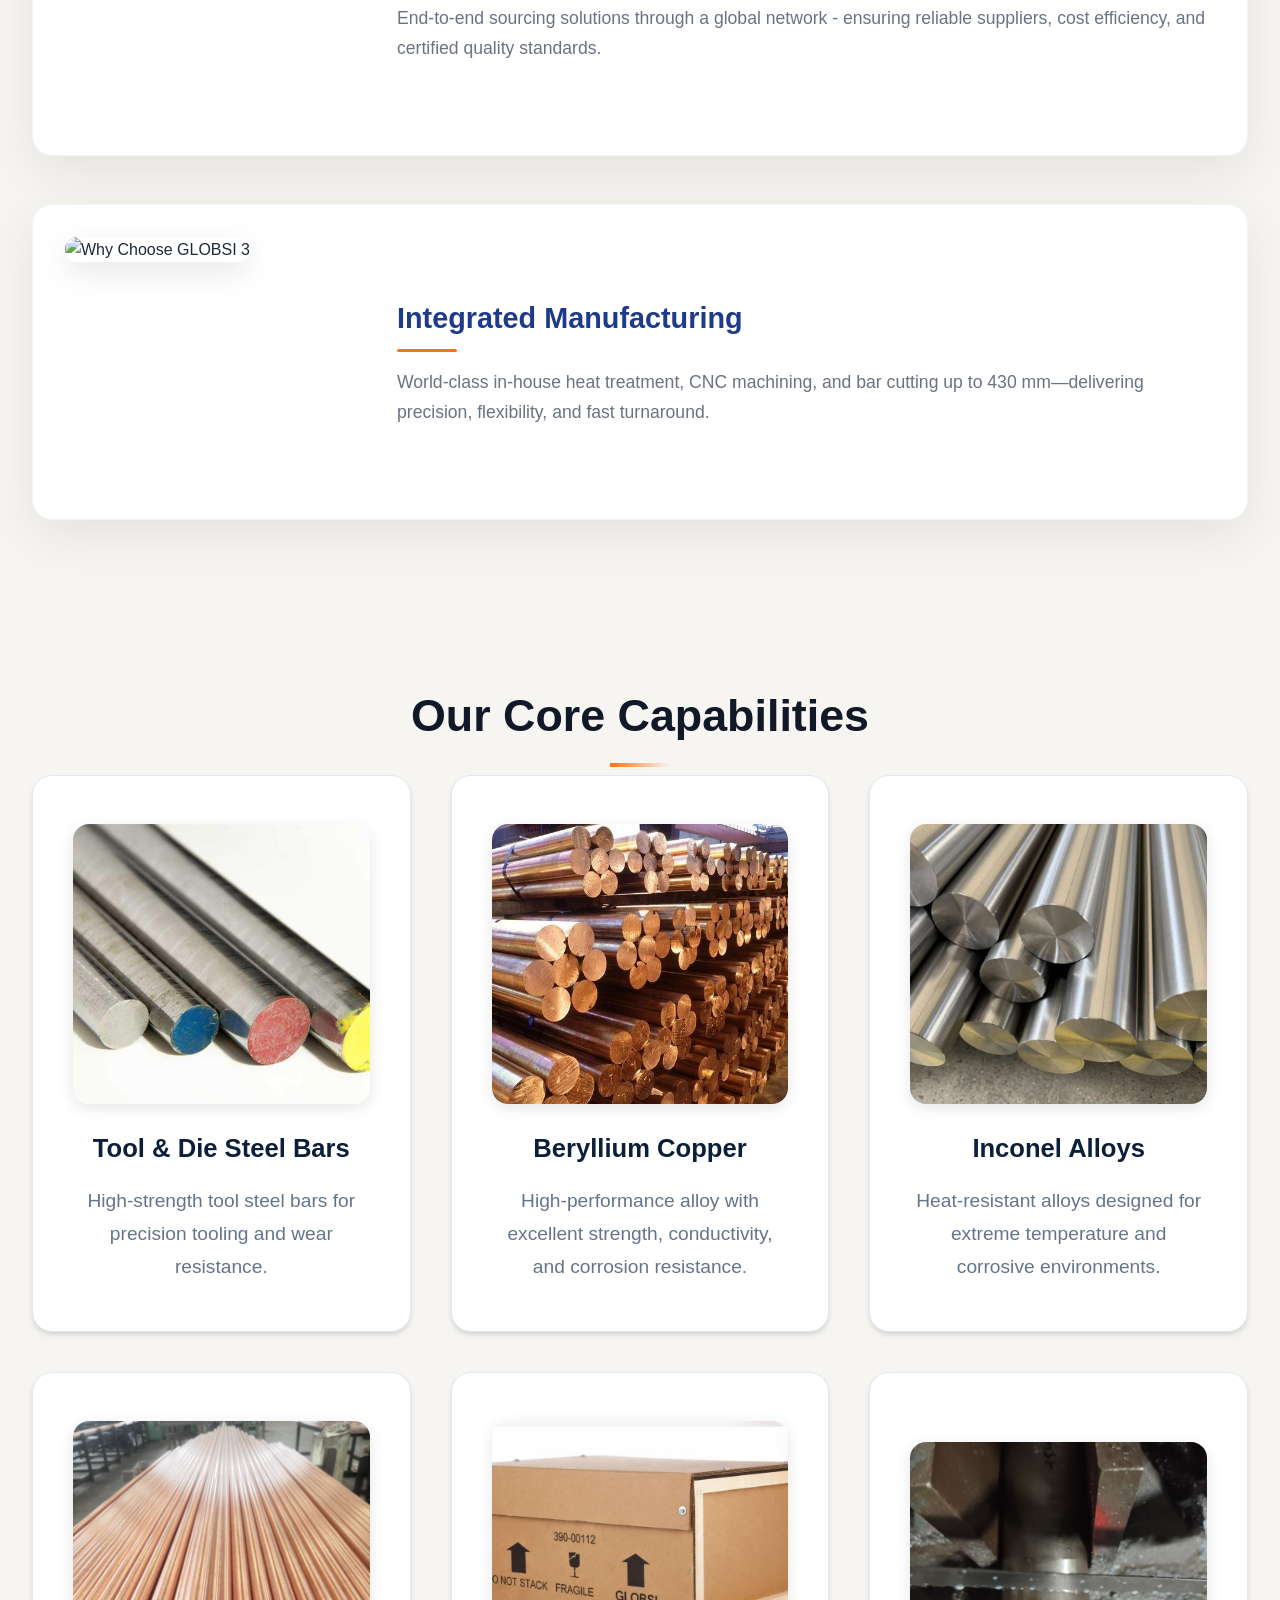
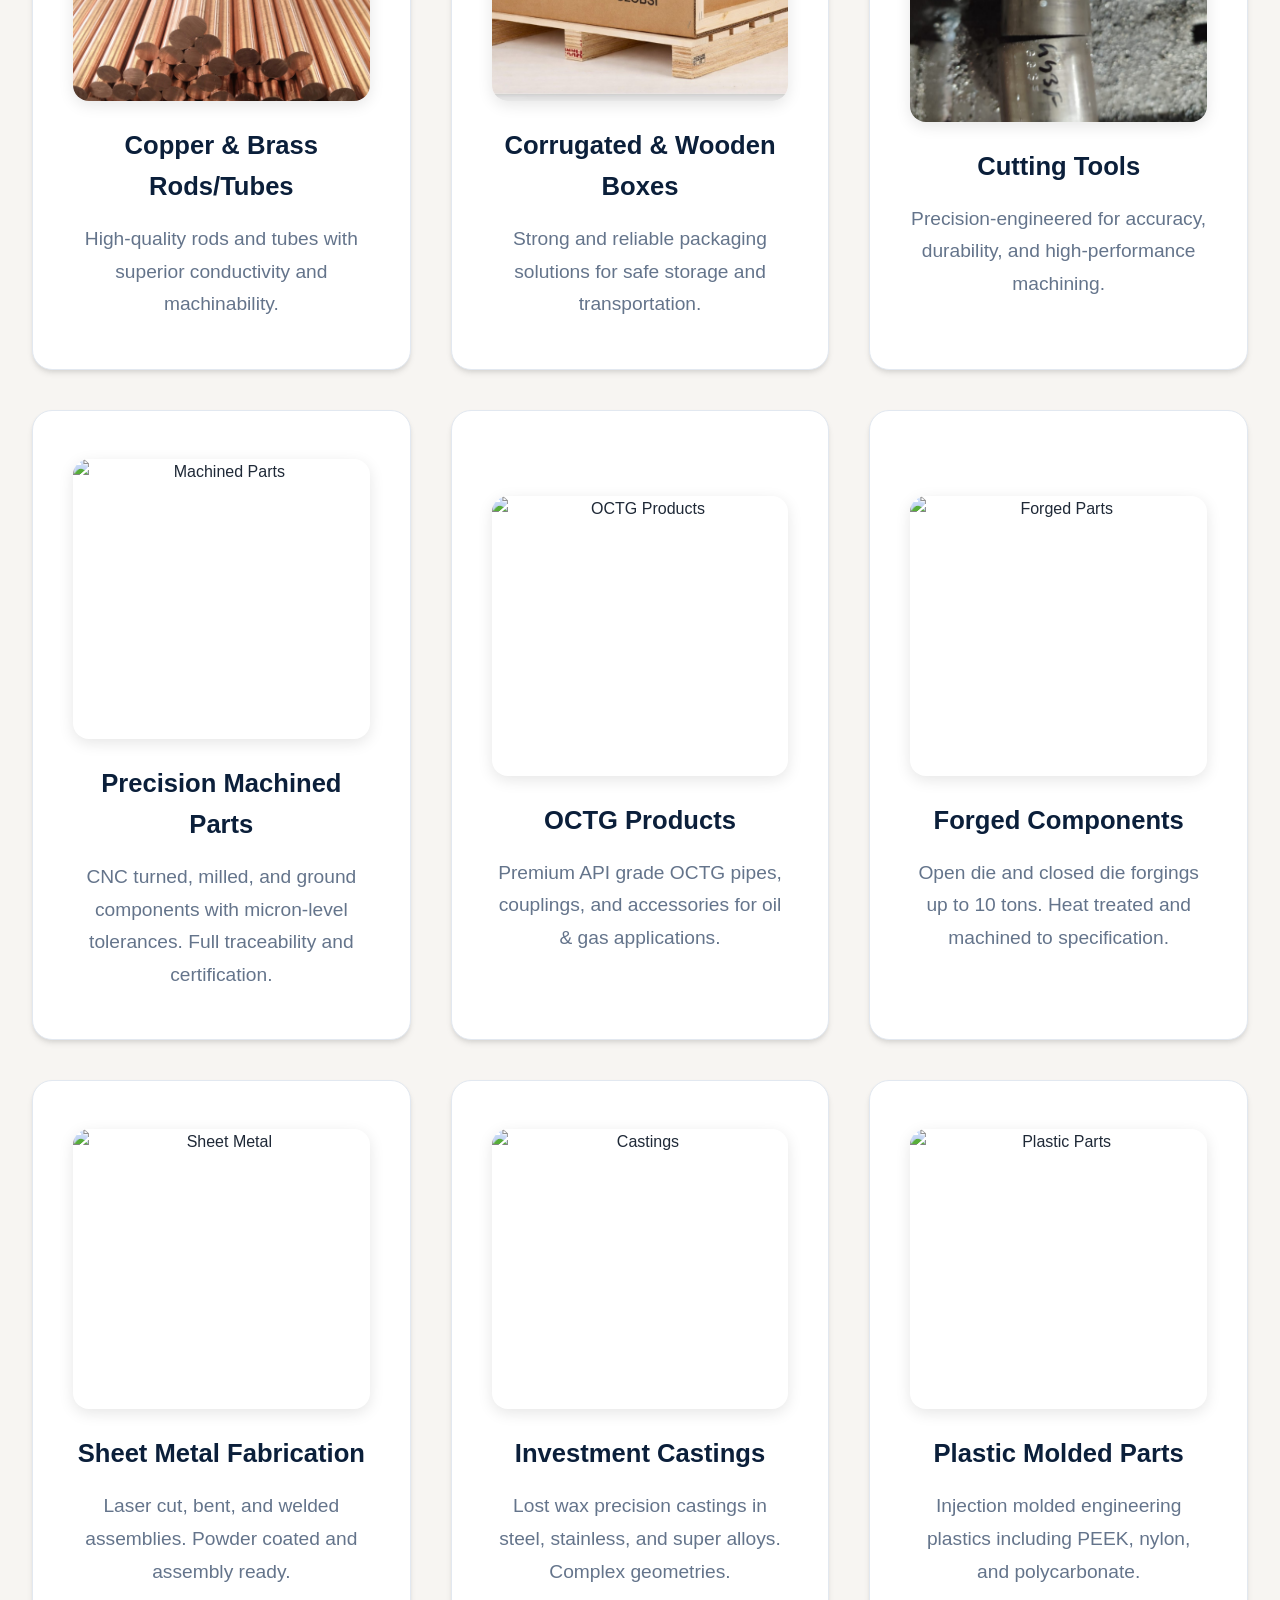
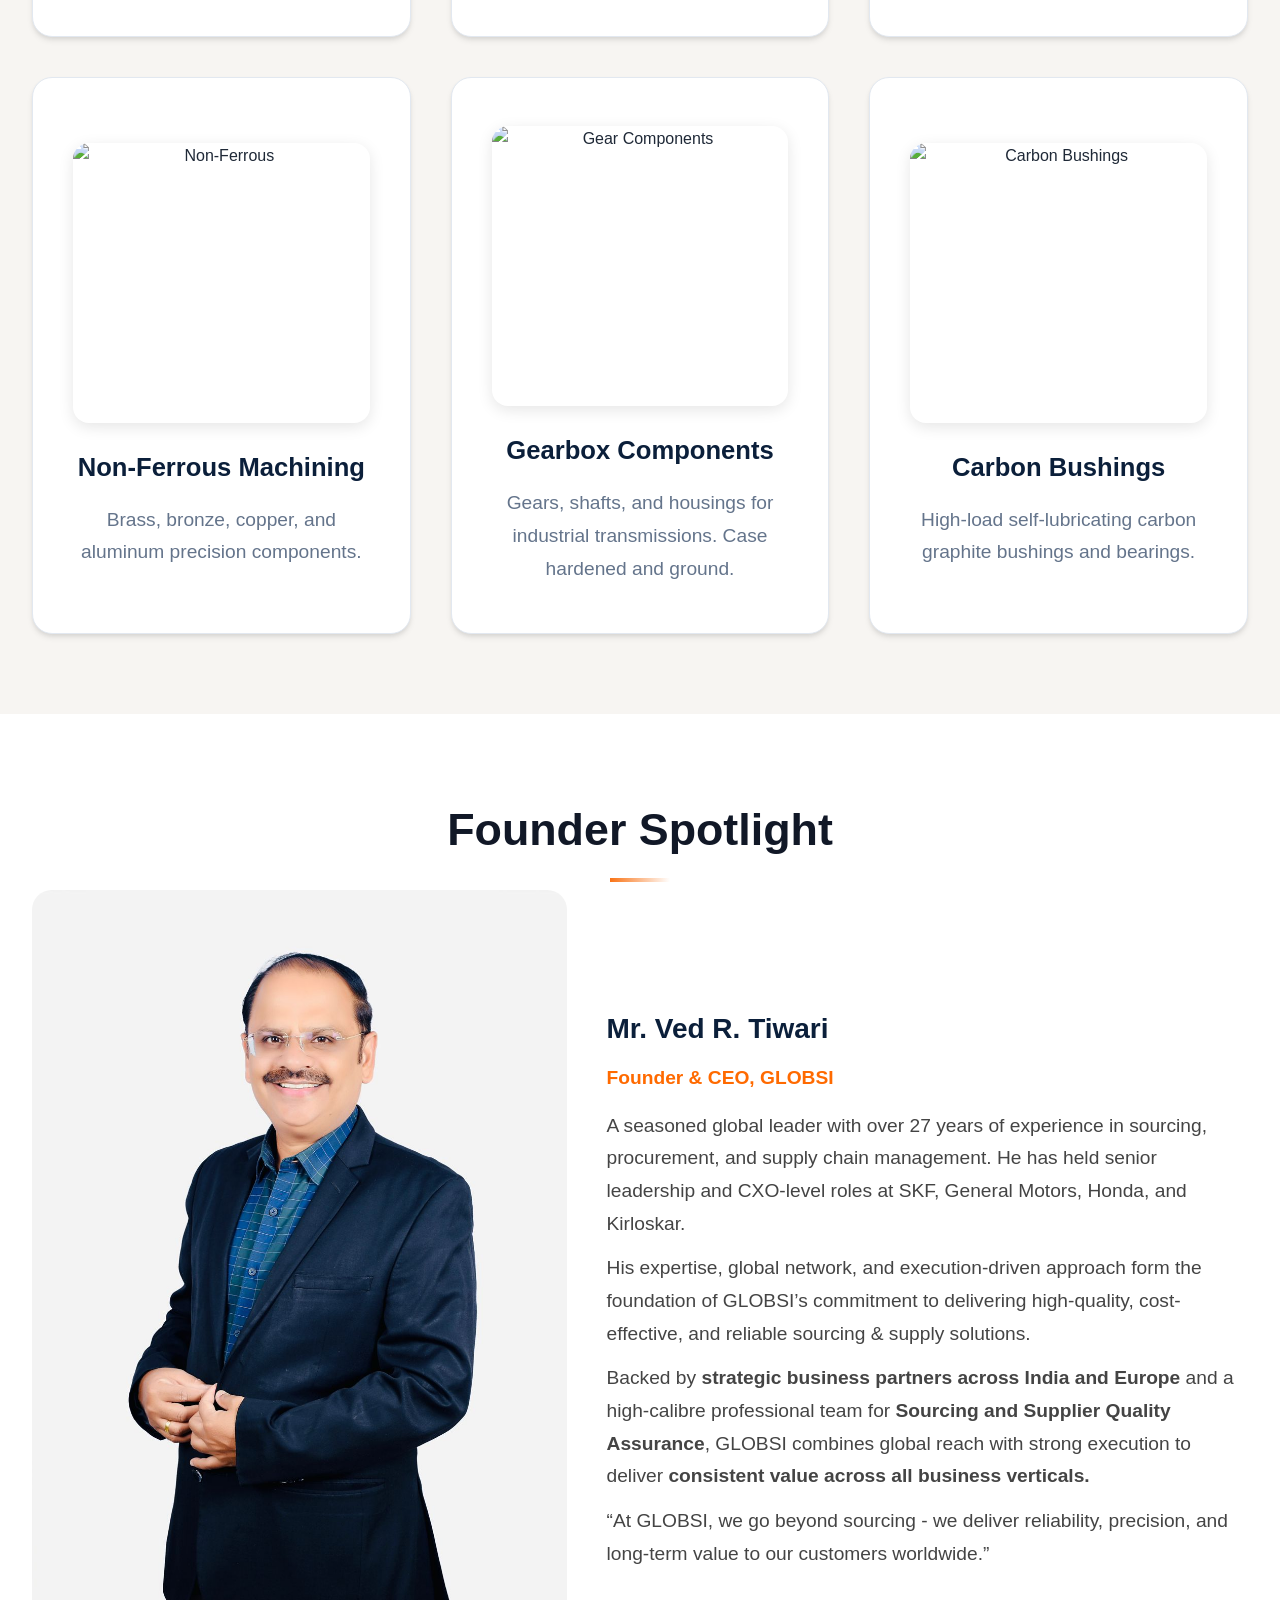
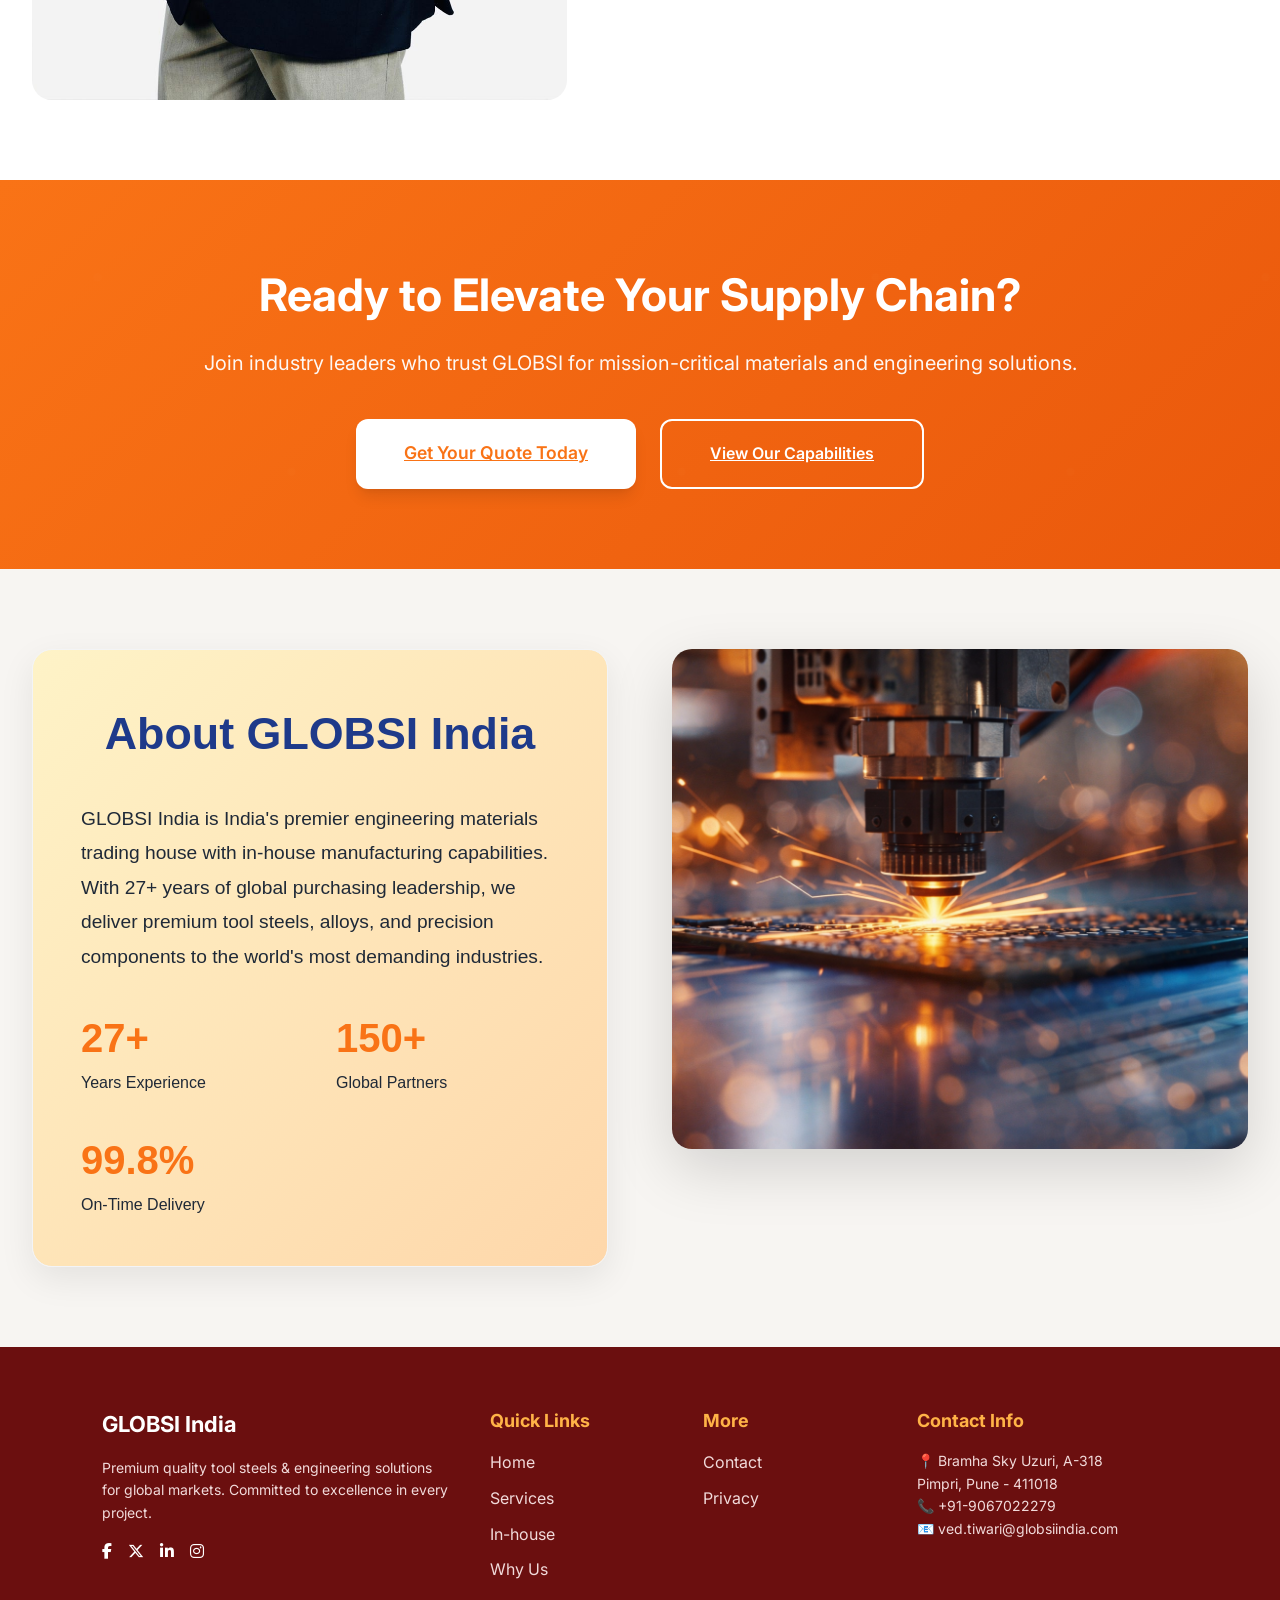
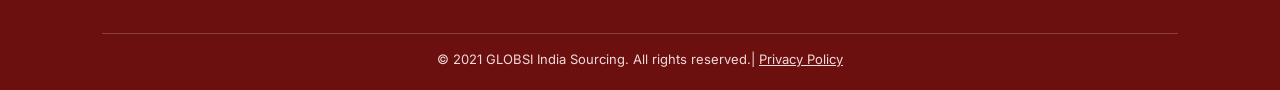
==== commit c391c704: "Update inhouse.html" ====
--- a/inhouse.html
+++ b/inhouse.html
@@ -4,18 +4,470 @@
 <head>
   <meta charset="UTF-8">
   <meta name="viewport" content="width=device-width, initial-scale=1.0">
-  <title>In-house Facilities - GLOBSI</title>
-
-  <link href="https://fonts.googleapis.com/css2?family=Poppins:wght@300;400;600;700&display=swap" rel="stylesheet">
-  <link rel="stylesheet" href="https://cdnjs.cloudflare.com/ajax/libs/font-awesome/6.5.1/css/all.min.css"
-    integrity="sha512-DTOQO9RWCH3ppGqcWaEA1BIZOC6xxalwEsw9c2QQeAIftl+Vegovlnee1c9QX4TctnWMn13TZye+giMm8e2LwA=="
-    crossorigin="anonymous" referrerpolicy="no-referrer" />
+  <title>GLOBSI India Sourcing | Globalprocurement & supply partner</title>
+  <meta name="description"
+    content="Corporate-grade tool steels, high-performance alloys, and global supply chain solutions. Trusted by industry leaders worldwide.">
+
+  <!-- Fonts & Icons -->
+  <link href="https://fonts.googleapis.com/css2?family=Inter:wght@300;400;500;600;700;800&display=swap"
+    rel="stylesheet">
+  <link rel="stylesheet" href="https://cdnjs.cloudflare.com/ajax/libs/font-awesome/6.5.1/css/all.min.css">
   <link rel="stylesheet" href="css/style.css">
 
+  <style>
+    /* Corporate Design System */
+    :root {
+      --corporate-primary: #0B1F3A;
+      --corporate-accent: #F97316;
+      --corporate-bg: #F8FAFC;
+      --corporate-surface: #FFFFFF;
+      --corporate-muted: #64748B;
+      --corporate-border: #E2E8F0;
+      --shadow-sm: 0 1px 3px 0 rgba(0, 0, 0, 0.1), 0 1px 2px 0 rgba(0, 0, 0, 0.06);
+      --shadow-md: 0 4px 6px -1px rgba(0, 0, 0, 0.1), 0 2px 4px -1px rgba(0, 0, 0, 0.06);
+      --shadow-lg: 0 10px 15px -3px rgba(0, 0, 0, 0.1), 0 4px 6px -2px rgba(0, 0, 0, 0.05);
+      --shadow-xl: 0 20px 25px -5px rgba(0, 0, 0, 0.1), 0 10px 10px -5px rgba(0, 0, 0, 0.04);
+    }
+
+    body {
+      font-family: 'Inter', sans-serif;
+      background: var(--corporate-bg);
+    }
+
+    /* Hero */
+    .corporate-hero {
+      position: relative;
+      min-height: 100vh;
+      display: flex;
+      align-items: center;
+      color: white;
+      overflow: hidden;
+    }
+
+    .corporate-hero::before {
+      content: '';
+      position: absolute;
+      top: 0;
+      left: 0;
+      right: 0;
+      bottom: 0;
+      background: linear-gradient(rgba(11, 31, 58, 0.6), rgba(11, 31, 58, 0.8));
+      z-index: 1;
+    }
+
+    .corporate-hero video {
+      position: absolute;
+      top: 0;
+      left: 0;
+      width: 100%;
+      height: 100%;
+      object-fit: cover;
+      z-index: 0;
+    }
+
+    .hero-content {
+      max-width: 1500px;
+      margin: 0 auto;
+      padding: 0 2rem;
+      text-align: center;
+      z-index: 2;
+      position: relative;
+      animation: fadeInHero 1.5s ease-out;
+    }
+
+    @keyframes fadeInHero {
+      from {
+        opacity: 0;
+        transform: translateY(50px);
+      }
+
+      to {
+        opacity: 1;
+        transform: translateY(0);
+      }
+    }
+
+    .hero-h1 {
+      animation: slideUpHero 1s 0.3s both ease-out;
+    }
+
+    @keyframes slideUpHero {
+      from {
+        opacity: 0;
+        transform: translateY(40px);
+      }
+
+      to {
+        opacity: 1;
+        transform: translateY(0);
+      }
+    }
+
+    .hero-lead {
+      animation: slideUpHero 1s 0.6s both ease-out;
+    }
+
+    .cta-group {
+      animation: slideUpHero 1s 0.9s both ease-out;
+    }
+
+    .hero-h1 {
+      font-size: clamp(2.5rem, 5vw, 4rem);
+      font-weight: 800;
+      line-height: 1.1;
+      margin-bottom: 1.5rem;
+      letter-spacing: -0.02em;
+    }
+
+    .hero-lead {
+      font-size: 1.25rem;
+      opacity: 0.95;
+      max-width: 600px;
+      margin: 0 auto 2.5rem;
+      line-height: 1.6;
+    }
+
+    .cta-group {
+      display: flex;
+      gap: 1.5rem;
+      justify-content: center;
+      flex-wrap: wrap;
+    }
+
+    .btn-primary {
+      background: var(--corporate-accent);
+      color: white;
+      border: none;
+      padding: 1.25rem 3rem;
+      border-radius: 12px;
+      font-weight: 600;
+      font-size: 1.1rem;
+      box-shadow: var(--shadow-lg);
+      transition: all 0.3s cubic-bezier(0.4, 0, 0.2, 1);
+    }
+
+    .btn-primary:hover {
+      transform: translateY(-2px);
+      box-shadow: var(--shadow-xl);
+    }
+
+    .btn-secondary {
+      background: transparent;
+      color: white;
+      border: 2px solid white;
+      padding: 1.25rem 3rem;
+      border-radius: 12px;
+      font-weight: 600;
+      transition: all 0.3s;
+    }
+
+    .btn-secondary:hover {
+      background: white;
+      color: var(--corporate-primary);
+    }
+
+    /* Sections */
+    .section {
+      padding: 80px 2rem;
+      max-width: 1400px;
+      margin: 0 auto;
+    }
+
+    .section-alt {
+      background: var(--corporate-surface);
+    }
+
+    .section-h2 {
+      font-size: clamp(2rem, 4vw, 3rem);
+      text-align: center;
+      margin-bottom: 3rem;
+      color: var(--corporate-primary);
+      font-weight: 700;
+      position: relative;
+    }
+
+    .section-h2::after {
+      content: '';
+      position: absolute;
+      bottom: -1rem;
+      left: 50%;
+      transform: translateX(-50%);
+      width: 60px;
+      height: 4px;
+      background: linear-gradient(90deg, var(--corporate-accent), transparent);
+    }
+
+    /* Services Cards */
+    .services-grid {
+      display: grid;
+      grid-template-columns: repeat(auto-fit, minmax(350px, 1fr));
+      gap: 2.5rem;
+    }
+
+    .service-card {
+      background: var(--corporate-surface);
+      border-radius: 20px;
+      padding: 3rem 2.5rem;
+      text-align: center;
+      box-shadow: var(--shadow-md);
+      border: 1px solid var(--corporate-border);
+      transition: all 0.4s cubic-bezier(0.4, 0, 0.2, 1);
+      height: 100%;
+      display: flex;
+      flex-direction: column;
+      justify-content: center;
+    }
+
+    .service-card:hover {
+      transform: translateY(-8px);
+      box-shadow: var(--shadow-xl);
+      border-color: var(--corporate-accent);
+    }
+
+    .service-icon {
+      font-size: 4rem;
+      margin-bottom: 1.5rem;
+
+      /* Fallback color (important) */
+      color: var(--corporate-accent);
+
+      /* Gradient */
+      background: linear-gradient(135deg, var(--corporate-accent), #fb923c);
+
+      /* Cross-browser support */
+      -webkit-background-clip: text;
+      background-clip: text;
+
+      -webkit-text-fill-color: transparent;
+      color: transparent;
+    }
+
+    .service-card h3 {
+      color: var(--corporate-primary);
+      font-size: 1.6rem;
+      margin-bottom: 1rem;
+      font-weight: 700;
+    }
+
+    .service-card p {
+      color: var(--corporate-muted);
+      line-height: 1.7;
+    }
+
+    /* Team */
+    .team-grid {
+      display: grid;
+      grid-template-columns: repeat(auto-fit, minmax(280px, 1fr));
+      gap: 2.5rem;
+    }
+
+    .team-member {
+      text-align: center;
+      background: var(--corporate-surface);
+      border-radius: 20px;
+      padding: 2.5rem;
+      box-shadow: var(--shadow-md);
+      border: 1px solid var(--corporate-border);
+      transition: all 0.3s;
+    }
+
+    .team-member:hover {
+      transform: translateY(-4px);
+      box-shadow: var(--shadow-lg);
+    }
+
+    .team-photo {
+      width: 140px;
+      height: 140px;
+      border-radius: 50%;
+      object-fit: cover;
+      margin: 0 auto 1.5rem;
+      border: 4px solid var(--corporate-accent);
+    }
+
+    .team-name {
+      font-size: 1.3rem;
+      font-weight: 700;
+      color: var(--corporate-primary);
+      margin-bottom: 0.5rem;
+    }
+
+    .team-role {
+      color: var(--corporate-accent);
+      font-weight: 600;
+      margin-bottom: 1rem;
+    }
+
+    .team-bio {
+      color: var(--corporate-muted);
+      line-height: 1.6;
+    }
+
+    /* Testimonials */
+    .testimonials-section {
+      background: linear-gradient(135deg, var(--corporate-primary) 0%, #1e40af 100%);
+      color: white;
+      padding: 80px 2rem;
+    }
+
+    .testimonial-grid {
+      display: grid;
+      grid-template-columns: repeat(auto-fit, minmax(320px, 1fr));
+      gap: 2rem;
+    }
+
+    .testimonial-card {
+      background: rgba(255, 255, 255, 0.1);
+      backdrop-filter: blur(20px);
+      border-radius: 20px;
+      padding: 2.5rem;
+      border: 1px solid rgba(255, 255, 255, 0.2);
+    }
+
+    .stars {
+      color: #fbbf24;
+      font-size: 1.2rem;
+      margin-bottom: 1rem;
+    }
+
+    .testimonial-text {
+      font-size: 1.1rem;
+      line-height: 1.7;
+      font-style: italic;
+      margin-bottom: 1.5rem;
+    }
+
+    .testimonial-author {
+      font-weight: 600;
+      display: flex;
+      align-items: center;
+      gap: 1rem;
+      opacity: 0.9;
+    }
+
+    /* CTA Banner */
+    .cta-banner {
+      background: linear-gradient(135deg, var(--corporate-accent), #ea580c);
+      color: white;
+      text-align: center;
+      padding: 80px 2rem;
+      position: relative;
+      overflow: hidden;
+    }
+
+    .cta-banner::before {
+      content: '';
+      position: absolute;
+      top: 0;
+      left: 0;
+      right: 0;
+      bottom: 0;
+      background: url('data:image/svg+xml,<svg xmlns="http://www.w3.org/2000/svg" viewBox="0 0 100 100"><defs><pattern id="grain" width="100" height="100" patternUnits="userSpaceOnUse"><circle cx="25" cy="25" r="1" fill="white" opacity="0.1"/><circle cx="75" cy="75" r="1" fill="white" opacity="0.1"/></pattern></defs><rect width="100" height="100" fill="url(%23grain)"/></svg>');
+      opacity: 0.1;
+    }
+
+    .cta-h2 {
+      font-size: clamp(2rem, 4vw, 2.8rem);
+      margin-bottom: 1rem;
+    }
+
+    .cta-text {
+      font-size: 1.25rem;
+      margin-bottom: 2.5rem;
+      opacity: 0.95;
+    }
+
+    /* Animations */
+    .fade-in-up {
+      opacity: 0;
+      transform: translateY(40px);
+      transition: all 0.8s cubic-bezier(0.25, 0.46, 0.45, 0.94);
+    }
+
+    .fade-in-up.visible {
+      opacity: 1;
+      transform: translateY(0);
+    }
+
+    /* Responsive */
+    @media (max-width: 768px) {
+      .section {
+        padding: 60px 1.5rem;
+      }
+
+      .cta-group {
+        flex-direction: column;
+        align-items: center;
+      }
+
+      .hero-stats {
+        grid-template-columns: 1fr 1fr;
+        gap: 1.5rem;
+        font-size: 1.8rem;
+      }
+    }
+
+    .founder-container {
+      display: grid;
+      grid-template-columns: 1fr 1.2fr;
+      gap: 40px;
+      align-items: stretch;
+    }
+
+    .founder-image {
+      height: 100%;
+    }
+
+    .founder-image img {
+      width: 100%;
+      height: 100%;
+      object-fit: cover;
+      /* 🔥 full height match */
+      border-radius: 20px;
+    }
+
+    .founder-content {
+      display: flex;
+      flex-direction: column;
+      justify-content: center;
+    }
+
+    .team-name {
+      font-size: 28px;
+      font-weight: 700;
+      margin-bottom: 10px;
+    }
+
+    .team-role {
+      font-size: 16px;
+      color: #ff6a00;
+      margin-bottom: 15px;
+    }
+
+    .team-bio {
+      font-size: 15px;
+      line-height: 1.6;
+      margin-bottom: 12px;
+      color: #444;
+    }
+
+    /* MOBILE RESPONSIVE */
+    @media (max-width: 768px) {
+      .founder-container {
+        grid-template-columns: 1fr;
+      }
+
+      .founder-image img {
+        height: 350px;
+      }
+    }
+    
+  </style>
 </head>
 
 <body>
 
+  <!-- Navbar -->
   <header class="navbar">
     <a href="index.html" class="logo-link">
       <div class="logo"><img src="image/download.svg" alt="GLOBSI India"></div>
@@ -28,236 +480,264 @@
       <li><a href="why.html" class="nav-link">Why GLOBSI</a></li>
       <li><a href="contact.html" class="nav-link">Contact</a></li>
       <li><a href="awards.html" class="nav-link">Awards</a></li>
-
     </ul>
     <div class="hamburger">
       <span></span><span></span><span></span>
     </div>
   </header>
 
-  <!-- TITLE -->
-  <section class="hero">
-    <div class="overlay"></div>
+  <!-- HERO SECTION -->
+  <section class="corporate-hero fade-in-up">
+    <div class="hero-video">
+      <video autoplay loop muted playsinline preload="auto"
+        poster="https://png.pngtree.com/png-clipart/20241127/original/pngtree-vector-orange-world-map-png-image_17333258.png">
+        <div class="overlay"></div>
+    </div>
     <div class="hero-content">
-      <h1>In-house Manufacturing</h1>
-      <p>Advanced CNC Machining & Precision Facilities</p>
+      <h1 class="hero-h1">A Premium Trading House for Tool Steels, High-Performance Alloys & Global Sourcing</h1>
+      <p class="hero-lead">Delivering precision materials backed by in-house machining, heat treatment & strategic
+        procurement</p>
+
+      <!-- CTAs -->
+      <div class="cta-group">
+        <a href="contact.html" class="btn-primary">Get Quote Now</a>
+        <a href="services.html" class="btn-secondary">View Capabilities</a>
+      </div>
     </div>
   </section>
-  <style>
-    /* Reset */
-    * {
-      margin: 0;
-      padding: 0;
-      box-sizing: border-box;
-      font-family: 'Poppins', sans-serif;
-    }
-
-    /* Hero Section */
-    .hero {
-      position: relative;
-      height: 100vh;
-
-      /* 🔥 IMAGE YAHAN ADD KIYA HAI */
-      background: url("https://media.istockphoto.com/id/541116798/photo/steel-frame-structure.jpg?s=612x612&w=0&k=20&c=lnusYKwWmyJYew8SFaQ2kZCp6MnffxKtzBtPVopsuu0=") center/cover no-repeat;
-
-      display: flex;
-      align-items: center;
-      justify-content: center;
-      text-align: center;
-    }
-
-    /* Overlay */
-    .overlay {
-      position: absolute;
-      width: 100%;
-      height: 100%;
-      background: linear-gradient(rgba(195, 202, 214, 0),
-          rgba(150, 158, 174, 0));
-      top: 0;
-      left: 0;
-    }
-
-    /* Content */
-    .hero-content {
-      position: relative;
-      color: #fff;
-      max-width: 800px;
-      padding: 20px;
-    }
-
-    /* Heading */
-    .hero h1 {
-      font-size: 60px;
-      font-weight: 700;
-      line-height: 1.2;
-    }
-
-    .hero h1 span {
-      color: #ff9800;
-    }
-
-    /* Subtitle */
-    .subtitle {
-      margin-top: 20px;
-      font-size: 18px;
-      opacity: 0.9;
-    }
-
-    /* Description */
-    .desc {
-      margin-top: 10px;
-      font-size: 16px;
-      opacity: 0.8;
-    }
-
-    /* Button */
-    .hero-btn {
-      display: inline-block;
-      margin-top: 30px;
-      padding: 12px 28px;
-      background: linear-gradient(135deg, #ff9800, #ffb74d);
-      color: #fff;
-      border-radius: 8px;
-      text-decoration: none;
-      font-weight: 500;
-      transition: 0.3s;
-    }
-
-    .hero-btn:hover {
-      transform: translateY(-3px);
-      box-shadow: 0 6px 18px rgba(255, 152, 0, 0.4);
-    }
-
-    /* Responsive */
-    @media (max-width: 768px) {
-      .hero h1 {
-        font-size: 36px;
-      }
-    }
-
-    .hero-content {
-      max-width: 1200px;
-      margin: 0 auto;
-      padding: 0 2rem;
-      text-align: center;
-      position: relative;
-      z-index: 2;
-      animation: fadeInHero 1.5s ease-out;
-    }
-
-    .hero-h1 {
-      font-size: clamp(2.5rem, 5vw, 4rem);
-      font-weight: 800;
-      line-height: 1.1;
-      margin-bottom: 1.5rem;
-      letter-spacing: -0.02em;
-      animation: slideUpHero 1s 0.3s both ease-out;
-    }
-
-    .hero-lead {
-      font-size: 1.25rem;
-      opacity: 0.95;
-      max-width: 600px;
-      margin: 0 auto 2.5rem;
-      line-height: 1.6;
-      animation: slideUpHero 1s 0.6s both ease-out;
-    }
-
-    .cta-group {
-      animation: slideUpHero 1s 0.9s both ease-out;
-    }
-
-    /* Animations */
-
-    @keyframes fadeInHero {
-      from {
-        opacity: 0;
-        transform: translateY(50px);
-      }
-
-      to {
-        opacity: 1;
-        transform: translateY(0);
-      }
-    }
-
-    @keyframes slideUpHero {
-      from {
-        opacity: 0;
-        transform: translateY(40px);
-      }
-
-      to {
-        opacity: 1;
-        transform: translateY(0);
-      }
-    }
-  </style>
-
-
-  <!-- MACHINES -->
-  <section class="section">
-
-
-
-    <div class="machining-container">
-      <div class="machining-text">
-        <h3 class="sub-title">
-          <span class="arrow">➤</span> Machining & Bar Cutting Facilities
-        </h3>
-        <ul class="cap-list">
-          <li>1.CNC Turning machine: Jober xl 200mm & Lm 200mm Dia chuck between center 400mm, Make: Ace micromatic Mfg
-            year: 2018.</li>
-          <li>2.CNC Turning Machine : LMW Smart turn 165 mm ChuckDia</li>
-          <li>3.VMC Machines : Agma make Size 1600X700x600mm</li>
-          <li>4.Bar Cutting Machines : 400mm dia cutting Capacity.</li>
-          <li>5. Nos producing high-quality and precision components.</li>
-        </ul>
-      </div>
-      <div class="machining-image">
-        <img src="image/in.png" alt="Machining & Bar Cutting Facilities">
-      </div>
-    </div>
-
-
-    <h3><span class="arrow">➤</span> Heat Treatment Unit
-    </h3>
-
-    <div class="machining-container">
-      <div class="machining-text">
-        <h3 class="sub-title">Roller Hearth Furnace:</h3>
-        <p>Have a quenching speed of less than 25 seconds. It is also designed to cater to customer requirements for the
-          heat treatment of round bars up to 250 mm in diameter and 6.5 meters in length.</p>
-        <p><strong>Specification & Description -</strong><br>No. of Furnaces: 1</p>
-      </div>
-      <div class="machining-image">
-        <img src="image/in2.png" alt="Roller Hearth Furnace">
-      </div>
-    </div>
-
-    <div class="machining-container">
-      <div class="machining-text">
-        <h3><span class="arrow">➤</span> Heat Treatment Unit
-        </h3>
-        <ul class="cap-list">
-          <li>
-            Bogie Hearth Furnace:</li>
-          <p>Wire rods, components and complex shapes in bulk quantities are heat-treated</p>
-          <p>at this facility</p>
-          <p>Specification & Description-</p>
-          <p>No. of Furnaces 2</p>
-          <p>Furnace type Bogie Hearth type</p>
-        </ul>
-      </div>
-      <div class="machining-image">
-        <img src="image/in3.png" alt="Machining & Bar Cutting Facilities">
+
+  <!-- SERVICES -->
+  <section class="section fade-in-up why-images-section">
+    <h2 class="section-h2">Our Core Verticals</h2>
+    <div class="why-images-grid image-with-text-grid">
+      <div class="image-text-item">
+        <div class="image-container">
+          <img
+            src="https://bc-user-uploads.brandcrowd.com/public/media-Production/d3d574b8-9cc7-4050-be3a-48ef6714850c/7e8e6aa7-66b5-46b8-b4a4-6750d64a3ceb_2x"
+            alt="Why Choose GLOBSI 1">
+        </div>
+        <div class="text-container">
+          <h3>Advanced Materials</h3>
+          <p>Premium tool steels and performance alloys from global brands under one roof - ensuring quality, MOQ
+            flexibility, and reliable ex-stock delivery.</p>
+        </div>
+      </div>
+      <div class="image-text-item">
+        <div class="image-container">
+          <img
+            src="https://bc-user-uploads.brandcrowd.com/public/media-Production/d3d574b8-9cc7-4050-be3a-48ef6714850c/742ed74a-13d2-479c-97eb-f4951356a135_2x"
+            alt="Why Choose GLOBSI 2">
+        </div>
+        <div class="text-container">
+          <h3>Global & Local Sourcing</h3>
+          <p>End-to-end sourcing solutions through a global network - ensuring reliable suppliers, cost efficiency, and
+            certified quality standards.</p>
+        </div>
+      </div>
+      <div class="image-text-item">
+        <div class="image-container">
+          <img src="https://api.orcalean.com/api/file/1748877823967.jpg" alt="Why Choose GLOBSI 3">
+        </div>
+        <div class="text-container">
+          <h3>Integrated Manufacturing</h3>
+          <p>World-class in-house heat treatment, CNC machining, and bar cutting up to 430 mm—delivering precision,
+            flexibility, and fast turnaround.</p>
+        </div>
+      </div>
+  </section>
+
+  <section class="section fade-in-up">
+    <h2 class="section-h2">Our Core Capabilities</h2>
+    <div class="services-grid">
+      <div class="service-card">
+        <img src="image/home1.png" alt="Tool & Die Steel Bars" class="service-image">
+        <h3>Tool & Die Steel Bars</h3>
+        <p>High-strength tool steel bars for precision tooling and wear resistance.
+        </p>
+      </div>
+      <div class="service-card">
+        <img src="image/home3.png" alt="Beryllium Copper" class="service-image">
+        <h3>Beryllium Copper</h3>
+        <p>High-performance alloy with excellent strength, conductivity, and corrosion resistance.
+        </p>
+      </div>
+      <div class="service-card">
+        <img src="image/home4.png" alt="Inconel Alloys" class="service-image">
+        <h3>Inconel Alloys</h3>
+        <p>Heat-resistant alloys designed for extreme temperature and corrosive environments.
+        </p>
+      </div>
+      <div class="service-card">
+        <img src="image/home5.png" alt="Copper & Brass Rods/Tubes" class="service-image">
+        <h3>Copper & Brass Rods/Tubes</h3>
+        <p>High-quality rods and tubes with superior conductivity and machinability.
+        </p>
+      </div>
+      <div class="service-card">
+        <img src="image/home6.png" alt="Corrugated & Wooden Boxes" class="service-image">
+        <h3>Corrugated & Wooden Boxes</h3>
+        <p>Strong and reliable packaging solutions for safe storage and transportation.
+        </p>
+      </div>
+      <div class="service-card">
+        <img src="image/home7.png" alt="Cutting Tools" class="service-image">
+        <h3>Cutting Tools</h3>
+        <p>Precision-engineered for accuracy, durability, and high-performance machining.
+        </p>
+      </div>
+      <div class="service-card">
+        <img src="https://www.rallyprecision.com/wp-content/uploads/2020/07/cnc-machining-parts.jpg"
+          alt="Machined Parts" class="service-image">
+        <h3>Precision Machined Parts</h3>
+        <p>CNC turned, milled, and ground components with micron-level tolerances. Full traceability and
+          certification.
+        </p>
+      </div>
+      <div class="service-card">
+        <img src="https://www.motp.co.jp/en/wp-content/uploads/2021/09/moto-hp-otcg-team.jpg" alt="OCTG Products"
+          class="service-image">
+        <h3>OCTG Products</h3>
+        <p>Premium API grade OCTG pipes, couplings, and accessories for oil & gas applications.</p>
+      </div>
+      <div class="service-card">
+        <img
+          src="https://static.wixstatic.com/media/7a836f_bc5fb6feb43442cf94f034a943bd9a56~mv2.jpg/v1/fill/w_280,h_280,al_c,q_80,usm_0.66_1.00_0.01,enc_avif,quality_auto/Cold%20Forging.jpg"
+          alt="Forged Parts" class="service-image">
+        <h3>Forged Components</h3>
+        <p>Open die and closed die forgings up to 10 tons. Heat treated and machined to specification.</p>
+      </div>
+      <div class="service-card">
+        <img src="https://salamanderfabs.com/wp-content/uploads/2022/06/shutterstock_581436649-1024x683.jpg"
+          alt="Sheet Metal" class="service-image">
+        <h3>Sheet Metal Fabrication</h3>
+        <p>Laser cut, bent, and welded assemblies. Powder coated and assembly ready.</p>
+      </div>
+      <div class="service-card">
+        <img src="https://encrypted-tbn0.gstatic.com/images?q=tbn:ANd9GcTnHt6UHs9m_IB9xP8hdQMd5Une5u1dFToWMg&s"
+          alt="Castings" class="service-image">
+        <h3>Investment Castings</h3>
+        <p>Lost wax precision castings in steel, stainless, and super alloys. Complex geometries.</p>
+      </div>
+      <div class="service-card">
+        <img src="https://4.imimg.com/data4/VD/RJ/MY-7015655/plastic-molded-components-500x500.jpg" alt="Plastic Parts"
+          class="service-image">
+        <h3>Plastic Molded Parts</h3>
+        <p>Injection molded engineering plastics including PEEK, nylon, and polycarbonate.</p>
+      </div>
+      <div class="service-card">
+        <img
+          src="https://res.cloudinary.com/utidinary/image/upload/v1695069984/FY22-NTI-Mooresville-CNC-Employer-ROUSH-YATES-ENGINES-5DSR0384-XL.jpg"
+          alt="Non-Ferrous" class="service-image">
+        <h3>Non-Ferrous Machining</h3>
+        <p>Brass, bronze, copper, and aluminum precision components.</p>
+      </div>
+      <div class="service-card">
+        <img src="https://lirp.cdn-website.com/588100f1/dms3rep/multi/opt/slipping_transmission-scaled-1920w.jpeg"
+          alt="Gear Components" class="service-image">
+        <h3>Gearbox Components</h3>
+        <p>Gears, shafts, and housings for industrial transmissions. Case hardened and ground.</p>
+      </div>
+      <div class="service-card">
+        <img src="https://5f9c5ca2.delivery.rocketcdn.me/wp-content/uploads/2021/06/metal-dry-bearing-bushing.jpeg"
+          alt="Carbon Bushings" class="service-image">
+        <h3>Carbon Bushings</h3>
+        <p>High-load self-lubricating carbon graphite bushings and bearings.</p>
       </div>
     </div>
   </section>
 
-
-
-
+  <!-- TEAM -->
+  <section class="section section-alt fade-in-up">
+    <h2 class="section-h2">Founder Spotlight</h2>
+
+    <div class="founder-container">
+
+      <!-- LEFT SIDE IMAGE -->
+      <div class="founder-image">
+        <img src="image/home8.png" alt="Ved R Tiwari">
+      </div>
+
+      <!-- RIGHT SIDE CONTENT -->
+      <div class="founder-content">
+        <h3 class="team-name">Mr. Ved R. Tiwari</h3>
+        <p class="team-role">Founder & CEO, GLOBSI</p>
+
+        <p class="team-bio">
+          A seasoned global leader with over 27 years of experience in sourcing, procurement, and supply chain
+          management.
+          He has held senior leadership and CXO-level roles at SKF, General Motors, Honda, and Kirloskar.
+        </p>
+
+        <p class="team-bio">
+          His expertise, global network, and execution-driven approach form the foundation of GLOBSI’s commitment to
+          delivering high-quality, cost-effective, and reliable sourcing & supply solutions.
+        </p>
+
+        <p class="team-bio">
+          Backed by <strong>strategic business partners across India and Europe</strong> and a high-calibre professional
+          team for
+          <strong>Sourcing and Supplier Quality Assurance</strong>, GLOBSI combines global reach with strong execution
+          to deliver
+          <strong>consistent value across all business verticals.</strong>
+        </p>
+
+        <p class="team-bio">
+          “At GLOBSI, we go beyond sourcing - we deliver reliability, precision, and long-term value to our customers
+          worldwide.” </p>
+      </div>
+
+    </div>
+  </section>
+
+  <!-- FINAL CTA -->
+  <section class="cta-banner fade-in-up" id="final-cta">
+    <h2 class="cta-h2">Ready to Elevate Your Supply Chain?</h2>
+    <p class="cta-text">Join industry leaders who trust GLOBSI for mission-critical materials and engineering
+      solutions.
+    </p>
+    <div class="cta-group">
+      <a href="contact.html" class="btn-primary" style="background: var(--white); color: var(--corporate-accent);">Get
+        Your Quote Today</a>
+      <a href="services.html" class="btn-secondary" style="border-color: var(--white);">View Our Capabilities</a>
+    </div>
+  </section>
+
+  <!-- About Section -->
+  <section class="section fade-in-up" id="about">
+    <div class="contact-grid">
+      <div class="info">
+        <h2 style="color: var(--dark-blue); margin-bottom: 2rem;">About GLOBSI India</h2>
+        <p style="font-size: 1.2rem; line-height: 1.8;">
+          GLOBSI India is India's premier engineering materials trading house with in-house manufacturing
+          capabilities.
+          With 27+ years of global purchasing leadership, we deliver premium tool steels, alloys, and precision
+          components
+          to the world's most demanding industries.
+        </p>
+        <div
+          style="margin-top: 2rem; display: grid; grid-template-columns: repeat(auto-fit, minmax(200px, 1fr)); gap: 2rem;">
+          <div>
+            <div style="font-size: 2.5rem; font-weight: 800; color: var(--primary);">27+</div>
+            <div>Years Experience</div>
+          </div>
+          <div>
+            <div style="font-size: 2.5rem; font-weight: 800; color: var(--primary);">150+</div>
+            <div>Global Partners</div>
+          </div>
+          <div>
+            <div style="font-size: 2.5rem; font-weight: 800; color: var(--primary);">99.8%</div>
+            <div>On-Time Delivery</div>
+          </div>
+        </div>
+      </div>
+      <div>
+        <img src="image/homehero.png" alt="GLOBSI Operations"
+          style="width: 100%; height: 500px; object-fit: cover; border-radius: 20px; box-shadow: 0 20px 60px rgba(0,0,0,0.15);">
+      </div>
+    </div>
+  </section>
+
+  <!-- Footer (standard) -->
   <footer class="footer">
     <div class="footer-container">
 
@@ -324,8 +804,47 @@
 
       <path
         d="M17.472 14.382c-.297-.149-1.758-.867-2.03-.967-.273-.099-.471-.148-.67.15-.197.297-.767.966-.94 1.164-.173.199-.347.223-.644.075-.297-.15-1.255-.463-2.39-1.475-.883-.788-1.48-1.761-1.653-2.059-.173-.297-.018-.458.13-.606.134-.133.298-.347.446-.52.149-.174.198-.298.298-.497.099-.198.05-.371-.025-.52-.075-.149-.669-1.612-.916-2.207-.242-.579-.487-.5-.669-.51-.173-.008-.371-.01-.57-.01-.198 0-.52.074-.792.372-.272.297-1.04 1.016-1.04 2.479 0 1.462 1.065 2.875 1.213 3.074.149.198 2.096 3.2 5.077 4.487.709.306 1.262.489 1.694.625.712.227 1.36.195 1.871.118.571-.085 1.758-.719 2.006-1.413.248-.694.248-1.289.173-1.413-.074-.124-.272-.198-.57-.347m-5.421 7.403h-.004a9.87 9.87 0 01-5.031-1.378l-.361-.214-3.741.982.998-3.648-.235-.374a9.86 9.86 0 01-1.51-5.26c.001-5.45 4.436-9.884 9.888-9.884 2.64 0 5.122 1.03 6.988 2.898a9.825 9.825 0 012.893 6.994c-.003 5.45-4.437 9.884-9.885 9.884m8.413-18.297A11.815 11.815 0 0012.05 0C5.495 0 .16 5.335.157 11.892c0 2.096.547 4.142 1.588 5.945L.057 24l6.305-1.654a11.882 11.882 0 005.683 1.448h.005c6.554 0 11.89-5.335 11.893-11.893A11.821 1.181 1 0020.885 3.488" />
-    </svg></a>\n\n
-  <script src="js/script.js"></script>
+    </svg>
+  </a>
+
+  <script>
+    // Corporate animations
+    const observerOptions = {
+      threshold: 0.1,
+      rootMargin: '0px 0px -50px 0px'
+    };
+
+    const observer = new IntersectionObserver((entries) => {
+      entries.forEach(entry => {
+        if (entry.isIntersecting) {
+          entry.target.classList.add('visible');
+        }
+      });
+    }, observerOptions);
+
+    document.querySelectorAll('.fade-in-up').forEach(el => observer.observe(el));
+
+
+
+    // Navbar scroll
+    window.addEventListener('scroll', () => {
+      document.querySelector('.navbar').classList.toggle('scrolled', window.scrollY > 100);
+    });
+
+    // FIXED: Hamburger menu toggle
+    document.addEventListener('DOMContentLoaded', function () {
+      const hamburger = document.querySelector('.hamburger');
+      const navLinks = document.querySelector('.nav-links');
+
+      if (hamburger && navLinks) {
+        hamburger.addEventListener('click', function () {
+          hamburger.classList.toggle('active');
+          navLinks.classList.toggle('active');
+        });
+      }
+    });
+  </script>
+
 </body>
 
-</html>+</html>
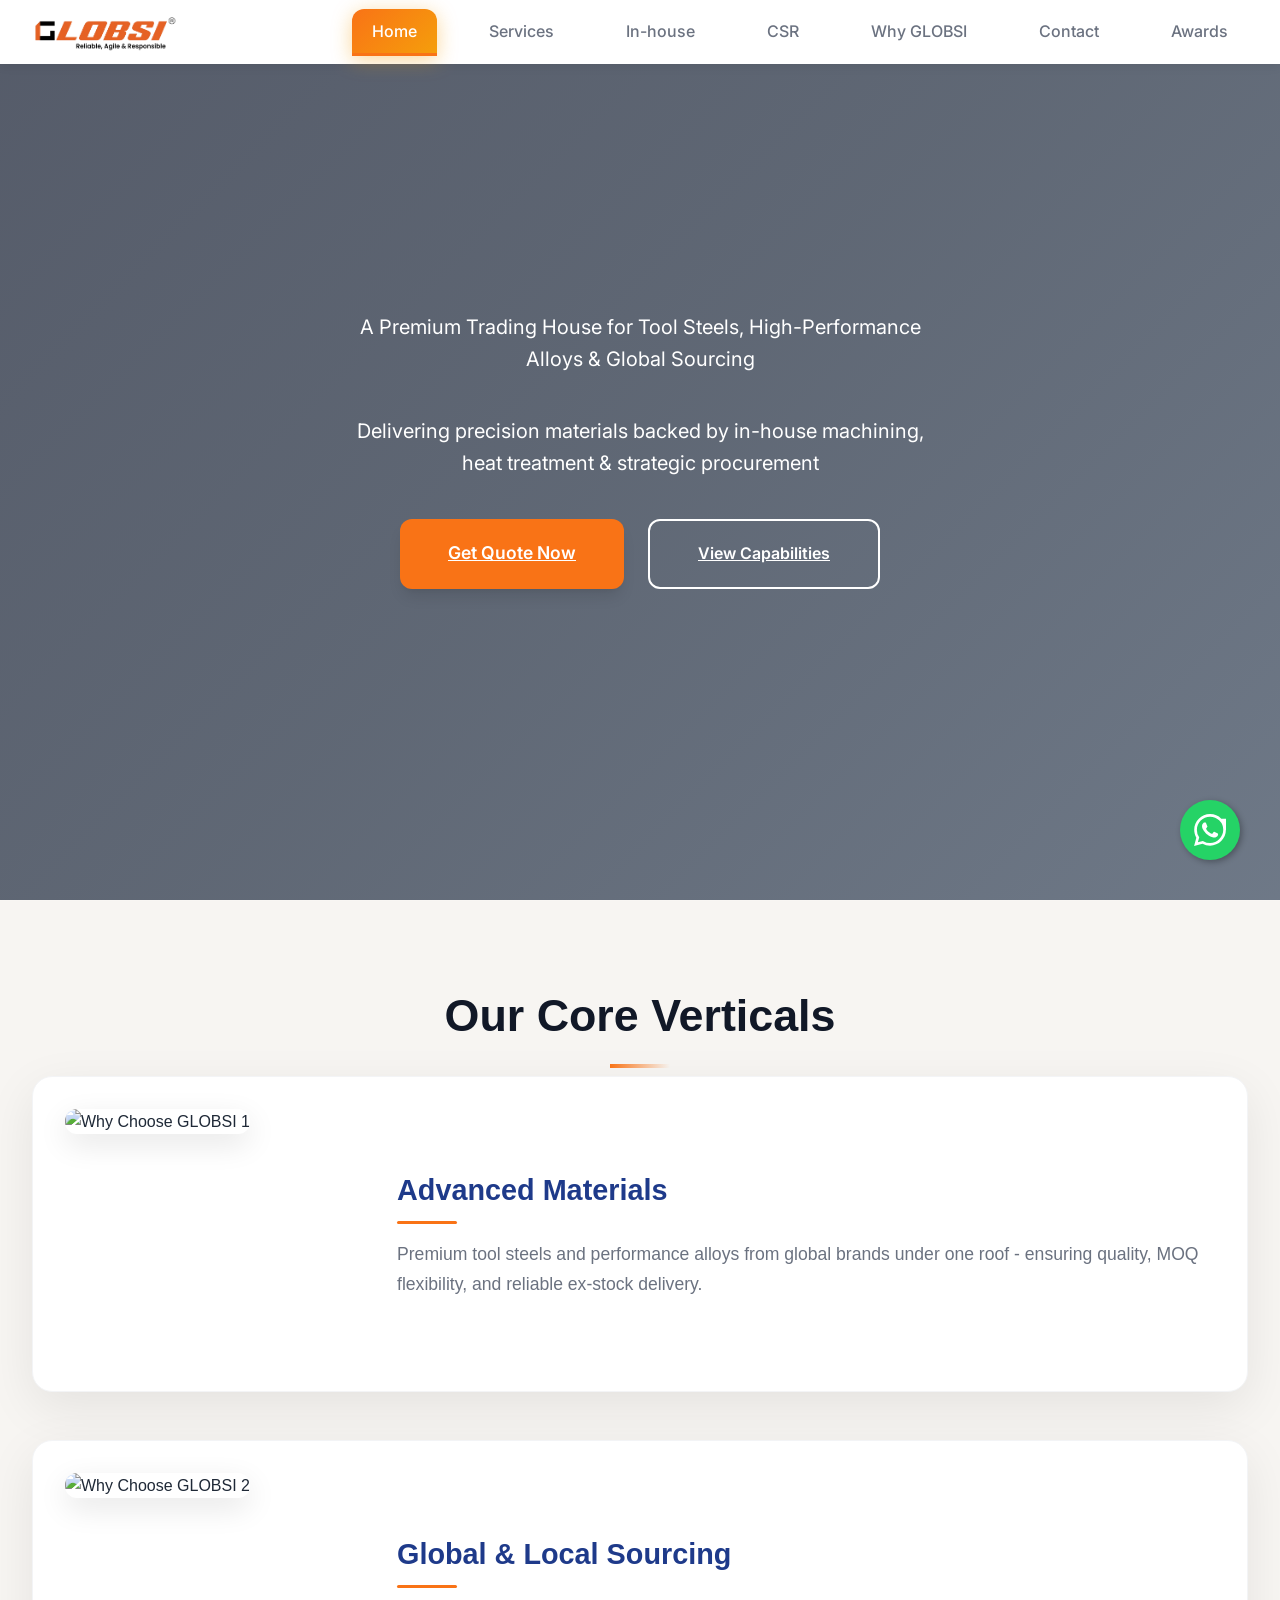
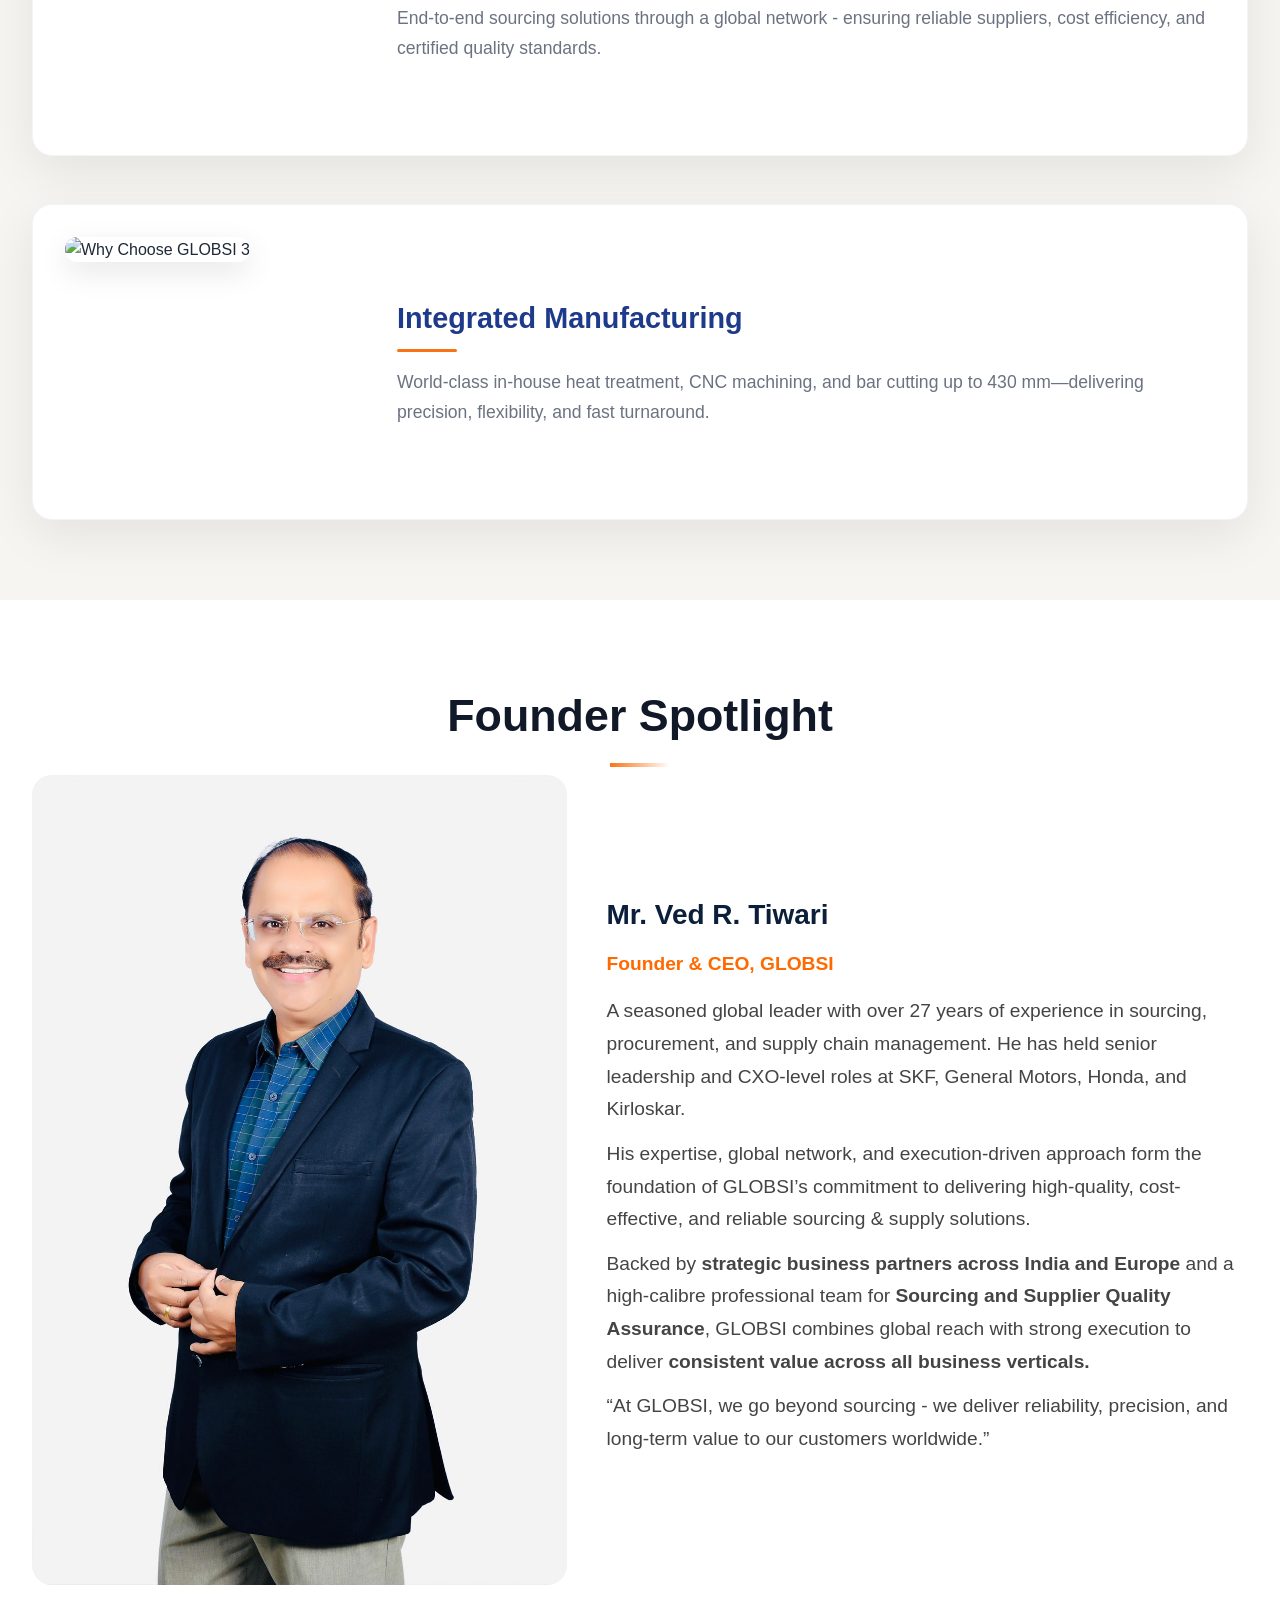
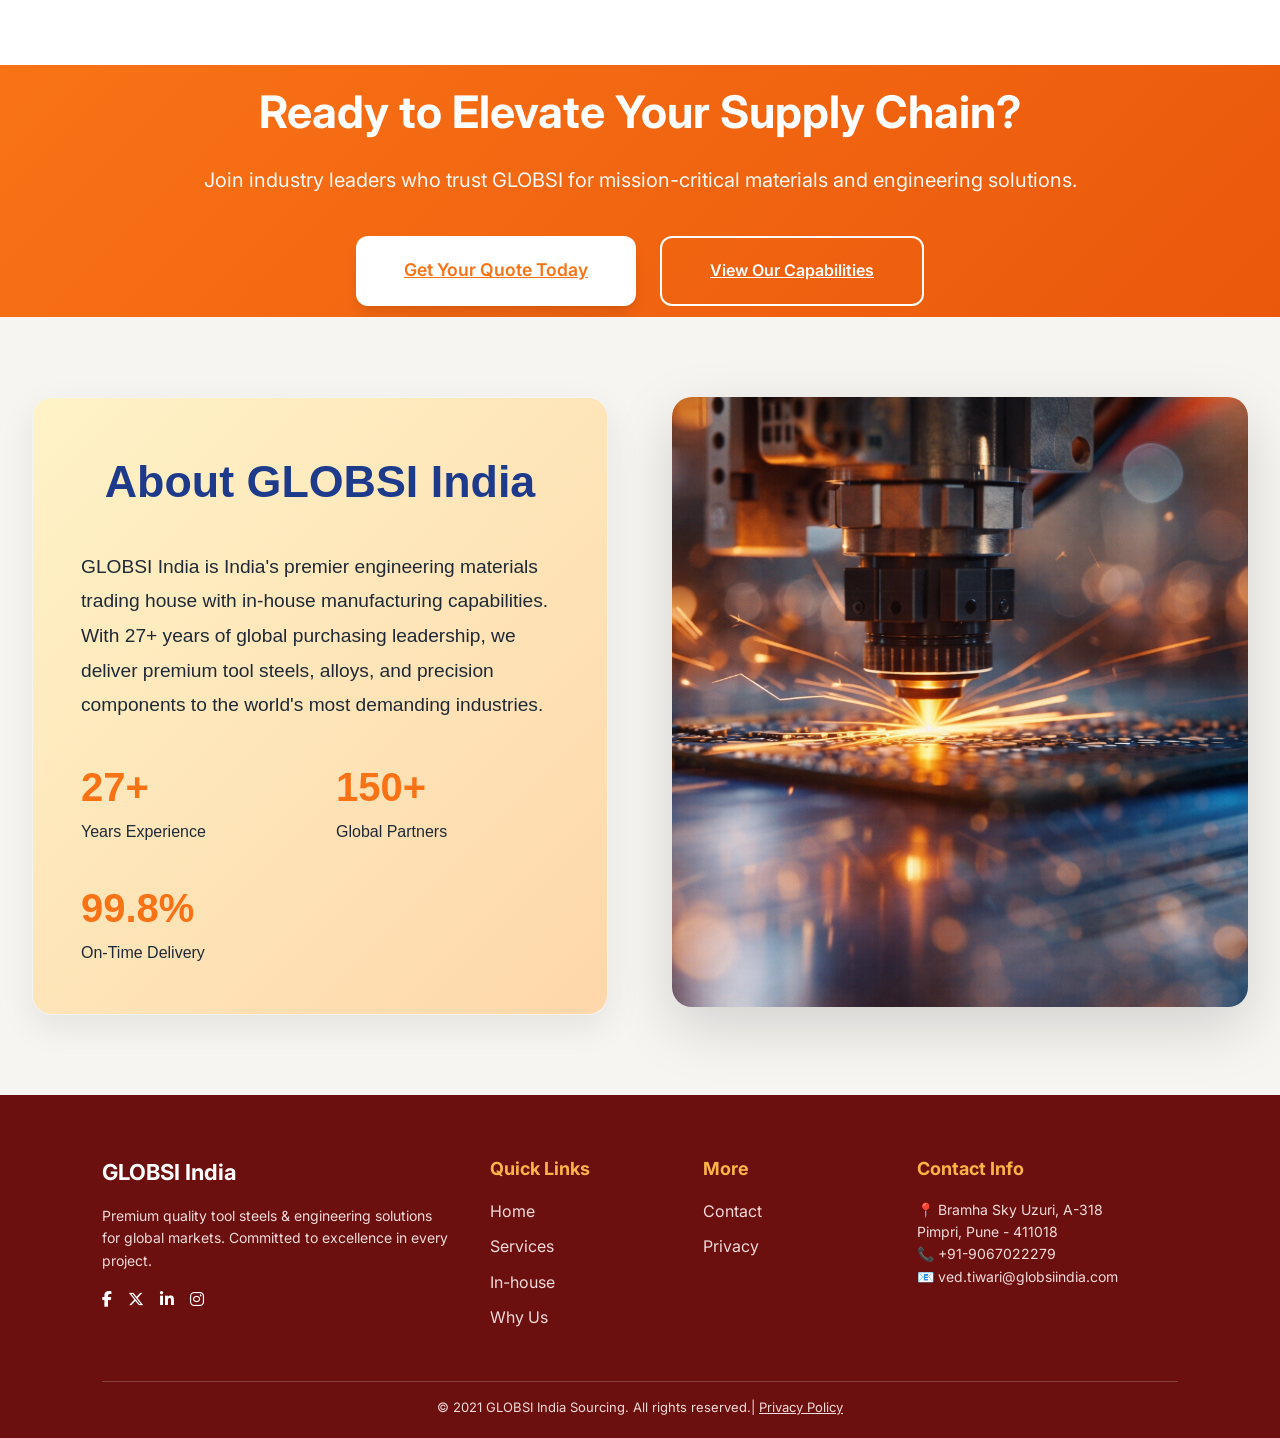
==== commit 4fe226f3: "Update inhouse.html" ====
--- a/inhouse.html
+++ b/inhouse.html
@@ -66,13 +66,21 @@
     }
 
     .hero-content {
-      max-width: 1500px;
+      max-width: 1100px;
+      /* 🔥 2000 → perfect reduced */
       margin: 0 auto;
-      padding: 0 2rem;
+      padding: 0 1.5rem;
       text-align: center;
       z-index: 2;
       position: relative;
       animation: fadeInHero 1.5s ease-out;
+    }
+
+    @media (max-width: 768px) {
+      .hero-content {
+        max-width: 100%;
+        padding: 0 1rem;
+      }
     }
 
     @keyframes fadeInHero {
@@ -355,15 +363,39 @@
       overflow: hidden;
     }
 
+    .cta-banner {
+      position: relative;
+      height: 28vh;
+      /* 🔥 28% screen height */
+      display: flex;
+      flex-direction: column;
+      justify-content: center;
+      align-items: center;
+      text-align: center;
+      padding: 20px;
+    }
+
     .cta-banner::before {
       content: '';
       position: absolute;
-      top: 0;
-      left: 0;
-      right: 0;
-      bottom: 0;
-      background: url('data:image/svg+xml,<svg xmlns="http://www.w3.org/2000/svg" viewBox="0 0 100 100"><defs><pattern id="grain" width="100" height="100" patternUnits="userSpaceOnUse"><circle cx="25" cy="25" r="1" fill="white" opacity="0.1"/><circle cx="75" cy="75" r="1" fill="white" opacity="0.1"/></pattern></defs><rect width="100" height="100" fill="url(%23grain)"/></svg>');
+      inset: 0;
+      /* shortcut for top, left, right, bottom */
       opacity: 0.1;
+      z-index: 0;
+    }
+
+    .cta-banner * {
+      position: relative;
+      z-index: 1;
+      /* content above overlay */
+    }
+
+    @media (max-width: 768px) {
+      .cta-banner {
+        height: auto;
+        /* mobile pe fixed height avoid */
+        padding: 40px 20px;
+      }
     }
 
     .cta-h2 {
@@ -461,7 +493,30 @@
         height: 350px;
       }
     }
-    
+
+    .hero {
+      position: relative;
+      height: 100vh;
+
+      /* 🔥 IMAGE YAHAN ADD KIYA HAI */
+      background: url("https://png.pngtree.com/png-clipart/20241127/original/pngtree-vector-orange-world-map-png-image_17333258.png") center/cover no-repeat;
+
+      display: flex;
+      align-items: center;
+      justify-content: center;
+      text-align: center;
+    }
+    .hero-h1 {
+    font-size: 5.2rem;
+    line-height: .0;
+}
+
+@media (max-width: 768px) {
+    .hero-h1 {
+        font-size: 1.6rem;
+    }
+}
+
   </style>
 </head>
 
@@ -487,363 +542,265 @@
   </header>
 
   <!-- HERO SECTION -->
-  <section class="corporate-hero fade-in-up">
-    <div class="hero-video">
-      <video autoplay loop muted playsinline preload="auto"
-        poster="https://png.pngtree.com/png-clipart/20241127/original/pngtree-vector-orange-world-map-png-image_17333258.png">
-        <div class="overlay"></div>
-    </div>
+  <section class="hero">
+    <div class="overlay"></div>
     <div class="hero-content">
-      <h1 class="hero-h1">A Premium Trading House for Tool Steels, High-Performance Alloys & Global Sourcing</h1>
+      <p class="hero-lead">A Premium Trading House for Tool Steels, High-Performance Alloys & Global Sourcing</p>
       <p class="hero-lead">Delivering precision materials backed by in-house machining, heat treatment & strategic
         procurement</p>
-
       <!-- CTAs -->
       <div class="cta-group">
         <a href="contact.html" class="btn-primary">Get Quote Now</a>
         <a href="services.html" class="btn-secondary">View Capabilities</a>
       </div>
-    </div>
+
   </section>
-
-  <!-- SERVICES -->
-  <section class="section fade-in-up why-images-section">
-    <h2 class="section-h2">Our Core Verticals</h2>
-    <div class="why-images-grid image-with-text-grid">
-      <div class="image-text-item">
-        <div class="image-container">
-          <img
-            src="https://bc-user-uploads.brandcrowd.com/public/media-Production/d3d574b8-9cc7-4050-be3a-48ef6714850c/7e8e6aa7-66b5-46b8-b4a4-6750d64a3ceb_2x"
-            alt="Why Choose GLOBSI 1">
+ 
+      <!-- SERVICES -->
+      <section class="section fade-in-up why-images-section">
+        <h2 class="section-h2">Our Core Verticals</h2>
+        <div class="why-images-grid image-with-text-grid">
+          <div class="image-text-item">
+            <div class="image-container">
+              <img src="C:\Users\GLOBSI\Downloads\Frontend 1 (2)\Frontend 1\Frontend 1\Frontend\image\our.png"
+                alt="Why Choose GLOBSI 1">
+            </div>
+            <div class="text-container">
+              <h3>Advanced Materials</h3>
+              <p>Premium tool steels and performance alloys from global brands under one roof - ensuring quality, MOQ
+                flexibility, and reliable ex-stock delivery.</p>
+            </div>
+          </div>
+          <div class="image-text-item">
+            <div class="image-container">
+              <img
+                src="https://bc-user-uploads.brandcrowd.com/public/media-Production/d3d574b8-9cc7-4050-be3a-48ef6714850c/742ed74a-13d2-479c-97eb-f4951356a135_2x"
+                alt="Why Choose GLOBSI 2">
+            </div>
+            <div class="text-container">
+              <h3>Global & Local Sourcing</h3>
+              <p>End-to-end sourcing solutions through a global network - ensuring reliable suppliers, cost efficiency,
+                and
+                certified quality standards.</p>
+            </div>
+          </div>
+          <div class="image-text-item">
+            <div class="image-container">
+              <img src="https://bc-user-uploads.brandcrowd.com/public/media-Production/d3d574b8-9cc7-4050-be3a-48ef6714850c/a4148696-4a7d-4759-8017-912cff506c3e_2x" alt="Why Choose GLOBSI 3">
+            </div>
+            <div class="text-container">
+              <h3>Integrated Manufacturing</h3>
+              <p>World-class in-house heat treatment, CNC machining, and bar cutting up to 430 mm—delivering precision,
+                flexibility, and fast turnaround.</p>
+            </div>
+          </div>
+      </section>
+
+
+
+      <!-- TEAM -->
+      <section class="section section-alt fade-in-up">
+        <h2 class="section-h2">Founder Spotlight</h2>
+
+        <div class="founder-container">
+
+          <!-- LEFT SIDE IMAGE -->
+          <div class="founder-image">
+            <img src="image/home8.png" alt="Ved R Tiwari">
+          </div>
+
+          <!-- RIGHT SIDE CONTENT -->
+          <div class="founder-content">
+            <h3 class="team-name">Mr. Ved R. Tiwari</h3>
+            <p class="team-role">Founder & CEO, GLOBSI</p>
+
+            <p class="team-bio">
+              A seasoned global leader with over 27 years of experience in sourcing, procurement, and supply chain
+              management.
+              He has held senior leadership and CXO-level roles at SKF, General Motors, Honda, and Kirloskar.
+            </p>
+
+            <p class="team-bio">
+              His expertise, global network, and execution-driven approach form the foundation of GLOBSI’s commitment to
+              delivering high-quality, cost-effective, and reliable sourcing & supply solutions.
+            </p>
+
+            <p class="team-bio">
+              Backed by <strong>strategic business partners across India and Europe</strong> and a high-calibre
+              professional
+              team for
+              <strong>Sourcing and Supplier Quality Assurance</strong>, GLOBSI combines global reach with strong
+              execution
+              to deliver
+              <strong>consistent value across all business verticals.</strong>
+            </p>
+
+            <p class="team-bio">
+              “At GLOBSI, we go beyond sourcing - we deliver reliability, precision, and long-term value to our
+              customers
+              worldwide.” </p>
+          </div>
+
         </div>
-        <div class="text-container">
-          <h3>Advanced Materials</h3>
-          <p>Premium tool steels and performance alloys from global brands under one roof - ensuring quality, MOQ
-            flexibility, and reliable ex-stock delivery.</p>
+      </section>
+
+      <!-- FINAL CTA -->
+      <section class="cta-banner fade-in-up" id="final-cta">
+        <h2 class="cta-h2">Ready to Elevate Your Supply Chain?</h2>
+        <p class="cta-text">Join industry leaders who trust GLOBSI for mission-critical materials and engineering
+          solutions.
+        </p>
+        <div class="cta-group">
+          <a href="contact.html" class="btn-primary"
+            style="background: var(--white); color: var(--corporate-accent);">Get
+            Your Quote Today</a>
+          <a href="services.html" class="btn-secondary" style="border-color: var(--white);">View Our Capabilities</a>
         </div>
-      </div>
-      <div class="image-text-item">
-        <div class="image-container">
-          <img
-            src="https://bc-user-uploads.brandcrowd.com/public/media-Production/d3d574b8-9cc7-4050-be3a-48ef6714850c/742ed74a-13d2-479c-97eb-f4951356a135_2x"
-            alt="Why Choose GLOBSI 2">
+      </section>
+
+      <!-- About Section -->
+      <section class="section fade-in-up" id="about">
+        <div class="contact-grid">
+          <div class="info">
+            <h2 style="color: var(--dark-blue); margin-bottom: 2rem;">About GLOBSI India</h2>
+            <p style="font-size: 1.2rem; line-height: 1.8;">
+              GLOBSI India is India's premier engineering materials trading house with in-house manufacturing
+              capabilities.
+              With 27+ years of global purchasing leadership, we deliver premium tool steels, alloys, and precision
+              components
+              to the world's most demanding industries.
+            </p>
+            <div
+              style="margin-top: 2rem; display: grid; grid-template-columns: repeat(auto-fit, minmax(200px, 1fr)); gap: 2rem;">
+              <div>
+                <div style="font-size: 2.5rem; font-weight: 800; color: var(--primary);">27+</div>
+                <div>Years Experience</div>
+              </div>
+              <div>
+                <div style="font-size: 2.5rem; font-weight: 800; color: var(--primary);">150+</div>
+                <div>Global Partners</div>
+              </div>
+              <div>
+                <div style="font-size: 2.5rem; font-weight: 800; color: var(--primary);">99.8%</div>
+                <div>On-Time Delivery</div>
+              </div>
+            </div>
+          </div>
+          <div>
+            <img src="image/homehero.png" alt="GLOBSI Operations"
+              style="width: 100%; height: 610px; object-fit: cover; border-radius: 20px; box-shadow: 0 20px 60px rgba(0,0,0,0.15);">
+          </div>
         </div>
-        <div class="text-container">
-          <h3>Global & Local Sourcing</h3>
-          <p>End-to-end sourcing solutions through a global network - ensuring reliable suppliers, cost efficiency, and
-            certified quality standards.</p>
+      </section>
+
+      <!-- Footer (standard) -->
+      <footer class="footer">
+        <div class="footer-container">
+
+          <!-- LEFT -->
+          <div class="footer-col">
+            <h3>GLOBSI India</h3>
+            <p>
+              Premium quality tool steels & engineering solutions for global markets.
+              Committed to excellence in every project.
+            </p>
+
+            <div class="social-icons">
+              <i class="fab fa-facebook-f"></i>
+              <i class="fab fa-x-twitter"></i>
+              <i class="fab fa-linkedin-in"></i>
+              <i class="fab fa-instagram"></i>
+            </div>
+          </div>
+
+          <!-- QUICK LINKS -->
+          <div class="footer-col">
+            <h4>Quick Links</h4>
+            <ul>
+              <li><a href="index.html">Home</a></li>
+              <li><a href="services.html">Services</a></li>
+              <li><a href="inhouse.html">In-house</a></li>
+              <li><a href="why.html">Why Us</a></li>
+            </ul>
+          </div>
+
+          <!-- MORE -->
+          <div class="footer-col">
+            <h4>More</h4>
+            <ul>
+              <li><a href="contact.html">Contact</a></li>
+              <li><a href="privacy.html">Privacy</a></li>
+            </ul>
+          </div>
+
+          <!-- CONTACT -->
+          <div class="footer-col">
+            <h4>Contact Info</h4>
+
+            <p>
+              📍 Bramha Sky Uzuri, A-318 <br>
+              Pimpri, Pune - 411018
+            </p>
+
+            <p>📞 +91-9067022279</p>
+            <p>📧 ved.tiwari@globsiindia.com</p>
+          </div>
+
         </div>
-      </div>
-      <div class="image-text-item">
-        <div class="image-container">
-          <img src="https://api.orcalean.com/api/file/1748877823967.jpg" alt="Why Choose GLOBSI 3">
+
+        <div class="footer-bottom">
+          © 2021 GLOBSI India Sourcing. All rights reserved.| <a href="#intro" style="color: #f1dada;">Privacy
+            Policy</a>
         </div>
-        <div class="text-container">
-          <h3>Integrated Manufacturing</h3>
-          <p>World-class in-house heat treatment, CNC machining, and bar cutting up to 430 mm—delivering precision,
-            flexibility, and fast turnaround.</p>
-        </div>
-      </div>
-  </section>
-
-  <section class="section fade-in-up">
-    <h2 class="section-h2">Our Core Capabilities</h2>
-    <div class="services-grid">
-      <div class="service-card">
-        <img src="image/home1.png" alt="Tool & Die Steel Bars" class="service-image">
-        <h3>Tool & Die Steel Bars</h3>
-        <p>High-strength tool steel bars for precision tooling and wear resistance.
-        </p>
-      </div>
-      <div class="service-card">
-        <img src="image/home3.png" alt="Beryllium Copper" class="service-image">
-        <h3>Beryllium Copper</h3>
-        <p>High-performance alloy with excellent strength, conductivity, and corrosion resistance.
-        </p>
-      </div>
-      <div class="service-card">
-        <img src="image/home4.png" alt="Inconel Alloys" class="service-image">
-        <h3>Inconel Alloys</h3>
-        <p>Heat-resistant alloys designed for extreme temperature and corrosive environments.
-        </p>
-      </div>
-      <div class="service-card">
-        <img src="image/home5.png" alt="Copper & Brass Rods/Tubes" class="service-image">
-        <h3>Copper & Brass Rods/Tubes</h3>
-        <p>High-quality rods and tubes with superior conductivity and machinability.
-        </p>
-      </div>
-      <div class="service-card">
-        <img src="image/home6.png" alt="Corrugated & Wooden Boxes" class="service-image">
-        <h3>Corrugated & Wooden Boxes</h3>
-        <p>Strong and reliable packaging solutions for safe storage and transportation.
-        </p>
-      </div>
-      <div class="service-card">
-        <img src="image/home7.png" alt="Cutting Tools" class="service-image">
-        <h3>Cutting Tools</h3>
-        <p>Precision-engineered for accuracy, durability, and high-performance machining.
-        </p>
-      </div>
-      <div class="service-card">
-        <img src="https://www.rallyprecision.com/wp-content/uploads/2020/07/cnc-machining-parts.jpg"
-          alt="Machined Parts" class="service-image">
-        <h3>Precision Machined Parts</h3>
-        <p>CNC turned, milled, and ground components with micron-level tolerances. Full traceability and
-          certification.
-        </p>
-      </div>
-      <div class="service-card">
-        <img src="https://www.motp.co.jp/en/wp-content/uploads/2021/09/moto-hp-otcg-team.jpg" alt="OCTG Products"
-          class="service-image">
-        <h3>OCTG Products</h3>
-        <p>Premium API grade OCTG pipes, couplings, and accessories for oil & gas applications.</p>
-      </div>
-      <div class="service-card">
-        <img
-          src="https://static.wixstatic.com/media/7a836f_bc5fb6feb43442cf94f034a943bd9a56~mv2.jpg/v1/fill/w_280,h_280,al_c,q_80,usm_0.66_1.00_0.01,enc_avif,quality_auto/Cold%20Forging.jpg"
-          alt="Forged Parts" class="service-image">
-        <h3>Forged Components</h3>
-        <p>Open die and closed die forgings up to 10 tons. Heat treated and machined to specification.</p>
-      </div>
-      <div class="service-card">
-        <img src="https://salamanderfabs.com/wp-content/uploads/2022/06/shutterstock_581436649-1024x683.jpg"
-          alt="Sheet Metal" class="service-image">
-        <h3>Sheet Metal Fabrication</h3>
-        <p>Laser cut, bent, and welded assemblies. Powder coated and assembly ready.</p>
-      </div>
-      <div class="service-card">
-        <img src="https://encrypted-tbn0.gstatic.com/images?q=tbn:ANd9GcTnHt6UHs9m_IB9xP8hdQMd5Une5u1dFToWMg&s"
-          alt="Castings" class="service-image">
-        <h3>Investment Castings</h3>
-        <p>Lost wax precision castings in steel, stainless, and super alloys. Complex geometries.</p>
-      </div>
-      <div class="service-card">
-        <img src="https://4.imimg.com/data4/VD/RJ/MY-7015655/plastic-molded-components-500x500.jpg" alt="Plastic Parts"
-          class="service-image">
-        <h3>Plastic Molded Parts</h3>
-        <p>Injection molded engineering plastics including PEEK, nylon, and polycarbonate.</p>
-      </div>
-      <div class="service-card">
-        <img
-          src="https://res.cloudinary.com/utidinary/image/upload/v1695069984/FY22-NTI-Mooresville-CNC-Employer-ROUSH-YATES-ENGINES-5DSR0384-XL.jpg"
-          alt="Non-Ferrous" class="service-image">
-        <h3>Non-Ferrous Machining</h3>
-        <p>Brass, bronze, copper, and aluminum precision components.</p>
-      </div>
-      <div class="service-card">
-        <img src="https://lirp.cdn-website.com/588100f1/dms3rep/multi/opt/slipping_transmission-scaled-1920w.jpeg"
-          alt="Gear Components" class="service-image">
-        <h3>Gearbox Components</h3>
-        <p>Gears, shafts, and housings for industrial transmissions. Case hardened and ground.</p>
-      </div>
-      <div class="service-card">
-        <img src="https://5f9c5ca2.delivery.rocketcdn.me/wp-content/uploads/2021/06/metal-dry-bearing-bushing.jpeg"
-          alt="Carbon Bushings" class="service-image">
-        <h3>Carbon Bushings</h3>
-        <p>High-load self-lubricating carbon graphite bushings and bearings.</p>
-      </div>
-    </div>
-  </section>
-
-  <!-- TEAM -->
-  <section class="section section-alt fade-in-up">
-    <h2 class="section-h2">Founder Spotlight</h2>
-
-    <div class="founder-container">
-
-      <!-- LEFT SIDE IMAGE -->
-      <div class="founder-image">
-        <img src="image/home8.png" alt="Ved R Tiwari">
-      </div>
-
-      <!-- RIGHT SIDE CONTENT -->
-      <div class="founder-content">
-        <h3 class="team-name">Mr. Ved R. Tiwari</h3>
-        <p class="team-role">Founder & CEO, GLOBSI</p>
-
-        <p class="team-bio">
-          A seasoned global leader with over 27 years of experience in sourcing, procurement, and supply chain
-          management.
-          He has held senior leadership and CXO-level roles at SKF, General Motors, Honda, and Kirloskar.
-        </p>
-
-        <p class="team-bio">
-          His expertise, global network, and execution-driven approach form the foundation of GLOBSI’s commitment to
-          delivering high-quality, cost-effective, and reliable sourcing & supply solutions.
-        </p>
-
-        <p class="team-bio">
-          Backed by <strong>strategic business partners across India and Europe</strong> and a high-calibre professional
-          team for
-          <strong>Sourcing and Supplier Quality Assurance</strong>, GLOBSI combines global reach with strong execution
-          to deliver
-          <strong>consistent value across all business verticals.</strong>
-        </p>
-
-        <p class="team-bio">
-          “At GLOBSI, we go beyond sourcing - we deliver reliability, precision, and long-term value to our customers
-          worldwide.” </p>
-      </div>
-
-    </div>
-  </section>
-
-  <!-- FINAL CTA -->
-  <section class="cta-banner fade-in-up" id="final-cta">
-    <h2 class="cta-h2">Ready to Elevate Your Supply Chain?</h2>
-    <p class="cta-text">Join industry leaders who trust GLOBSI for mission-critical materials and engineering
-      solutions.
-    </p>
-    <div class="cta-group">
-      <a href="contact.html" class="btn-primary" style="background: var(--white); color: var(--corporate-accent);">Get
-        Your Quote Today</a>
-      <a href="services.html" class="btn-secondary" style="border-color: var(--white);">View Our Capabilities</a>
-    </div>
-  </section>
-
-  <!-- About Section -->
-  <section class="section fade-in-up" id="about">
-    <div class="contact-grid">
-      <div class="info">
-        <h2 style="color: var(--dark-blue); margin-bottom: 2rem;">About GLOBSI India</h2>
-        <p style="font-size: 1.2rem; line-height: 1.8;">
-          GLOBSI India is India's premier engineering materials trading house with in-house manufacturing
-          capabilities.
-          With 27+ years of global purchasing leadership, we deliver premium tool steels, alloys, and precision
-          components
-          to the world's most demanding industries.
-        </p>
-        <div
-          style="margin-top: 2rem; display: grid; grid-template-columns: repeat(auto-fit, minmax(200px, 1fr)); gap: 2rem;">
-          <div>
-            <div style="font-size: 2.5rem; font-weight: 800; color: var(--primary);">27+</div>
-            <div>Years Experience</div>
-          </div>
-          <div>
-            <div style="font-size: 2.5rem; font-weight: 800; color: var(--primary);">150+</div>
-            <div>Global Partners</div>
-          </div>
-          <div>
-            <div style="font-size: 2.5rem; font-weight: 800; color: var(--primary);">99.8%</div>
-            <div>On-Time Delivery</div>
-          </div>
-        </div>
-      </div>
-      <div>
-        <img src="image/homehero.png" alt="GLOBSI Operations"
-          style="width: 100%; height: 500px; object-fit: cover; border-radius: 20px; box-shadow: 0 20px 60px rgba(0,0,0,0.15);">
-      </div>
-    </div>
-  </section>
-
-  <!-- Footer (standard) -->
-  <footer class="footer">
-    <div class="footer-container">
-
-      <!-- LEFT -->
-      <div class="footer-col">
-        <h3>GLOBSI India</h3>
-        <p>
-          Premium quality tool steels & engineering solutions for global markets.
-          Committed to excellence in every project.
-        </p>
-
-        <div class="social-icons">
-          <i class="fab fa-facebook-f"></i>
-          <i class="fab fa-x-twitter"></i>
-          <i class="fab fa-linkedin-in"></i>
-          <i class="fab fa-instagram"></i>
-        </div>
-      </div>
-
-      <!-- QUICK LINKS -->
-      <div class="footer-col">
-        <h4>Quick Links</h4>
-        <ul>
-          <li><a href="index.html">Home</a></li>
-          <li><a href="services.html">Services</a></li>
-          <li><a href="inhouse.html">In-house</a></li>
-          <li><a href="why.html">Why Us</a></li>
-        </ul>
-      </div>
-
-      <!-- MORE -->
-      <div class="footer-col">
-        <h4>More</h4>
-        <ul>
-          <li><a href="contact.html">Contact</a></li>
-          <li><a href="privacy.html">Privacy</a></li>
-        </ul>
-      </div>
-
-      <!-- CONTACT -->
-      <div class="footer-col">
-        <h4>Contact Info</h4>
-
-        <p>
-          📍 Bramha Sky Uzuri, A-318 <br>
-          Pimpri, Pune - 411018
-        </p>
-
-        <p>📞 +91-9067022279</p>
-        <p>📧 ved.tiwari@globsiindia.com</p>
-      </div>
-
-    </div>
-
-    <div class="footer-bottom">
-      © 2021 GLOBSI India Sourcing. All rights reserved.| <a href="#intro" style="color: #f1dada;">Privacy Policy</a>
-    </div>
-  </footer>
-
-  <!-- WhatsApp Chat Button -->
-  <a href="https://wa.me/919270722279?text=Hello%20GLOBSI%20Team%2C%20I%20have%20a%20query..." class="whatsapp-float"
-    target="_blank" rel="noopener">
-    <svg viewBox="0 0 24 24" fill="currentColor" class="whatsapp-icon">
-
-      <path
-        d="M17.472 14.382c-.297-.149-1.758-.867-2.03-.967-.273-.099-.471-.148-.67.15-.197.297-.767.966-.94 1.164-.173.199-.347.223-.644.075-.297-.15-1.255-.463-2.39-1.475-.883-.788-1.48-1.761-1.653-2.059-.173-.297-.018-.458.13-.606.134-.133.298-.347.446-.52.149-.174.198-.298.298-.497.099-.198.05-.371-.025-.52-.075-.149-.669-1.612-.916-2.207-.242-.579-.487-.5-.669-.51-.173-.008-.371-.01-.57-.01-.198 0-.52.074-.792.372-.272.297-1.04 1.016-1.04 2.479 0 1.462 1.065 2.875 1.213 3.074.149.198 2.096 3.2 5.077 4.487.709.306 1.262.489 1.694.625.712.227 1.36.195 1.871.118.571-.085 1.758-.719 2.006-1.413.248-.694.248-1.289.173-1.413-.074-.124-.272-.198-.57-.347m-5.421 7.403h-.004a9.87 9.87 0 01-5.031-1.378l-.361-.214-3.741.982.998-3.648-.235-.374a9.86 9.86 0 01-1.51-5.26c.001-5.45 4.436-9.884 9.888-9.884 2.64 0 5.122 1.03 6.988 2.898a9.825 9.825 0 012.893 6.994c-.003 5.45-4.437 9.884-9.885 9.884m8.413-18.297A11.815 11.815 0 0012.05 0C5.495 0 .16 5.335.157 11.892c0 2.096.547 4.142 1.588 5.945L.057 24l6.305-1.654a11.882 11.882 0 005.683 1.448h.005c6.554 0 11.89-5.335 11.893-11.893A11.821 1.181 1 0020.885 3.488" />
-    </svg>
-  </a>
-
-  <script>
-    // Corporate animations
-    const observerOptions = {
-      threshold: 0.1,
-      rootMargin: '0px 0px -50px 0px'
-    };
-
-    const observer = new IntersectionObserver((entries) => {
-      entries.forEach(entry => {
-        if (entry.isIntersecting) {
-          entry.target.classList.add('visible');
-        }
-      });
-    }, observerOptions);
-
-    document.querySelectorAll('.fade-in-up').forEach(el => observer.observe(el));
-
-
-
-    // Navbar scroll
-    window.addEventListener('scroll', () => {
-      document.querySelector('.navbar').classList.toggle('scrolled', window.scrollY > 100);
-    });
-
-    // FIXED: Hamburger menu toggle
-    document.addEventListener('DOMContentLoaded', function () {
-      const hamburger = document.querySelector('.hamburger');
-      const navLinks = document.querySelector('.nav-links');
-
-      if (hamburger && navLinks) {
-        hamburger.addEventListener('click', function () {
-          hamburger.classList.toggle('active');
-          navLinks.classList.toggle('active');
+      </footer>
+
+      <!-- WhatsApp Chat Button -->
+      <a href="https://wa.me/919270722279?text=Hello%20GLOBSI%20Team%2C%20I%20have%20a%20query..."
+        class="whatsapp-float" target="_blank" rel="noopener">
+        <svg viewBox="0 0 24 24" fill="currentColor" class="whatsapp-icon">
+
+          <path
+            d="M17.472 14.382c-.297-.149-1.758-.867-2.03-.967-.273-.099-.471-.148-.67.15-.197.297-.767.966-.94 1.164-.173.199-.347.223-.644.075-.297-.15-1.255-.463-2.39-1.475-.883-.788-1.48-1.761-1.653-2.059-.173-.297-.018-.458.13-.606.134-.133.298-.347.446-.52.149-.174.198-.298.298-.497.099-.198.05-.371-.025-.52-.075-.149-.669-1.612-.916-2.207-.242-.579-.487-.5-.669-.51-.173-.008-.371-.01-.57-.01-.198 0-.52.074-.792.372-.272.297-1.04 1.016-1.04 2.479 0 1.462 1.065 2.875 1.213 3.074.149.198 2.096 3.2 5.077 4.487.709.306 1.262.489 1.694.625.712.227 1.36.195 1.871.118.571-.085 1.758-.719 2.006-1.413.248-.694.248-1.289.173-1.413-.074-.124-.272-.198-.57-.347m-5.421 7.403h-.004a9.87 9.87 0 01-5.031-1.378l-.361-.214-3.741.982.998-3.648-.235-.374a9.86 9.86 0 01-1.51-5.26c.001-5.45 4.436-9.884 9.888-9.884 2.64 0 5.122 1.03 6.988 2.898a9.825 9.825 0 012.893 6.994c-.003 5.45-4.437 9.884-9.885 9.884m8.413-18.297A11.815 11.815 0 0012.05 0C5.495 0 .16 5.335.157 11.892c0 2.096.547 4.142 1.588 5.945L.057 24l6.305-1.654a11.882 11.882 0 005.683 1.448h.005c6.554 0 11.89-5.335 11.893-11.893A11.821 1.181 1 0020.885 3.488" />
+        </svg>
+      </a>
+
+      <script>
+        // Corporate animations
+        const observerOptions = {
+          threshold: 0.1,
+          rootMargin: '0px 0px -50px 0px'
+        };
+
+        const observer = new IntersectionObserver((entries) => {
+          entries.forEach(entry => {
+            if (entry.isIntersecting) {
+              entry.target.classList.add('visible');
+            }
+          });
+        }, observerOptions);
+
+        document.querySelectorAll('.fade-in-up').forEach(el => observer.observe(el));
+
+
+
+        // Navbar scroll
+        window.addEventListener('scroll', () => {
+          document.querySelector('.navbar').classList.toggle('scrolled', window.scrollY > 100);
         });
-      }
-    });
-  </script>
+
+        // FIXED: Hamburger menu toggle
+        document.addEventListener('DOMContentLoaded', function () {
+          const hamburger = document.querySelector('.hamburger');
+          const navLinks = document.querySelector('.nav-links');
+
+          if (hamburger && navLinks) {
+            hamburger.addEventListener('click', function () {
+              hamburger.classList.toggle('active');
+              navLinks.classList.toggle('active');
+            });
+          }
+        });
+      </script>
 
 </body>
 
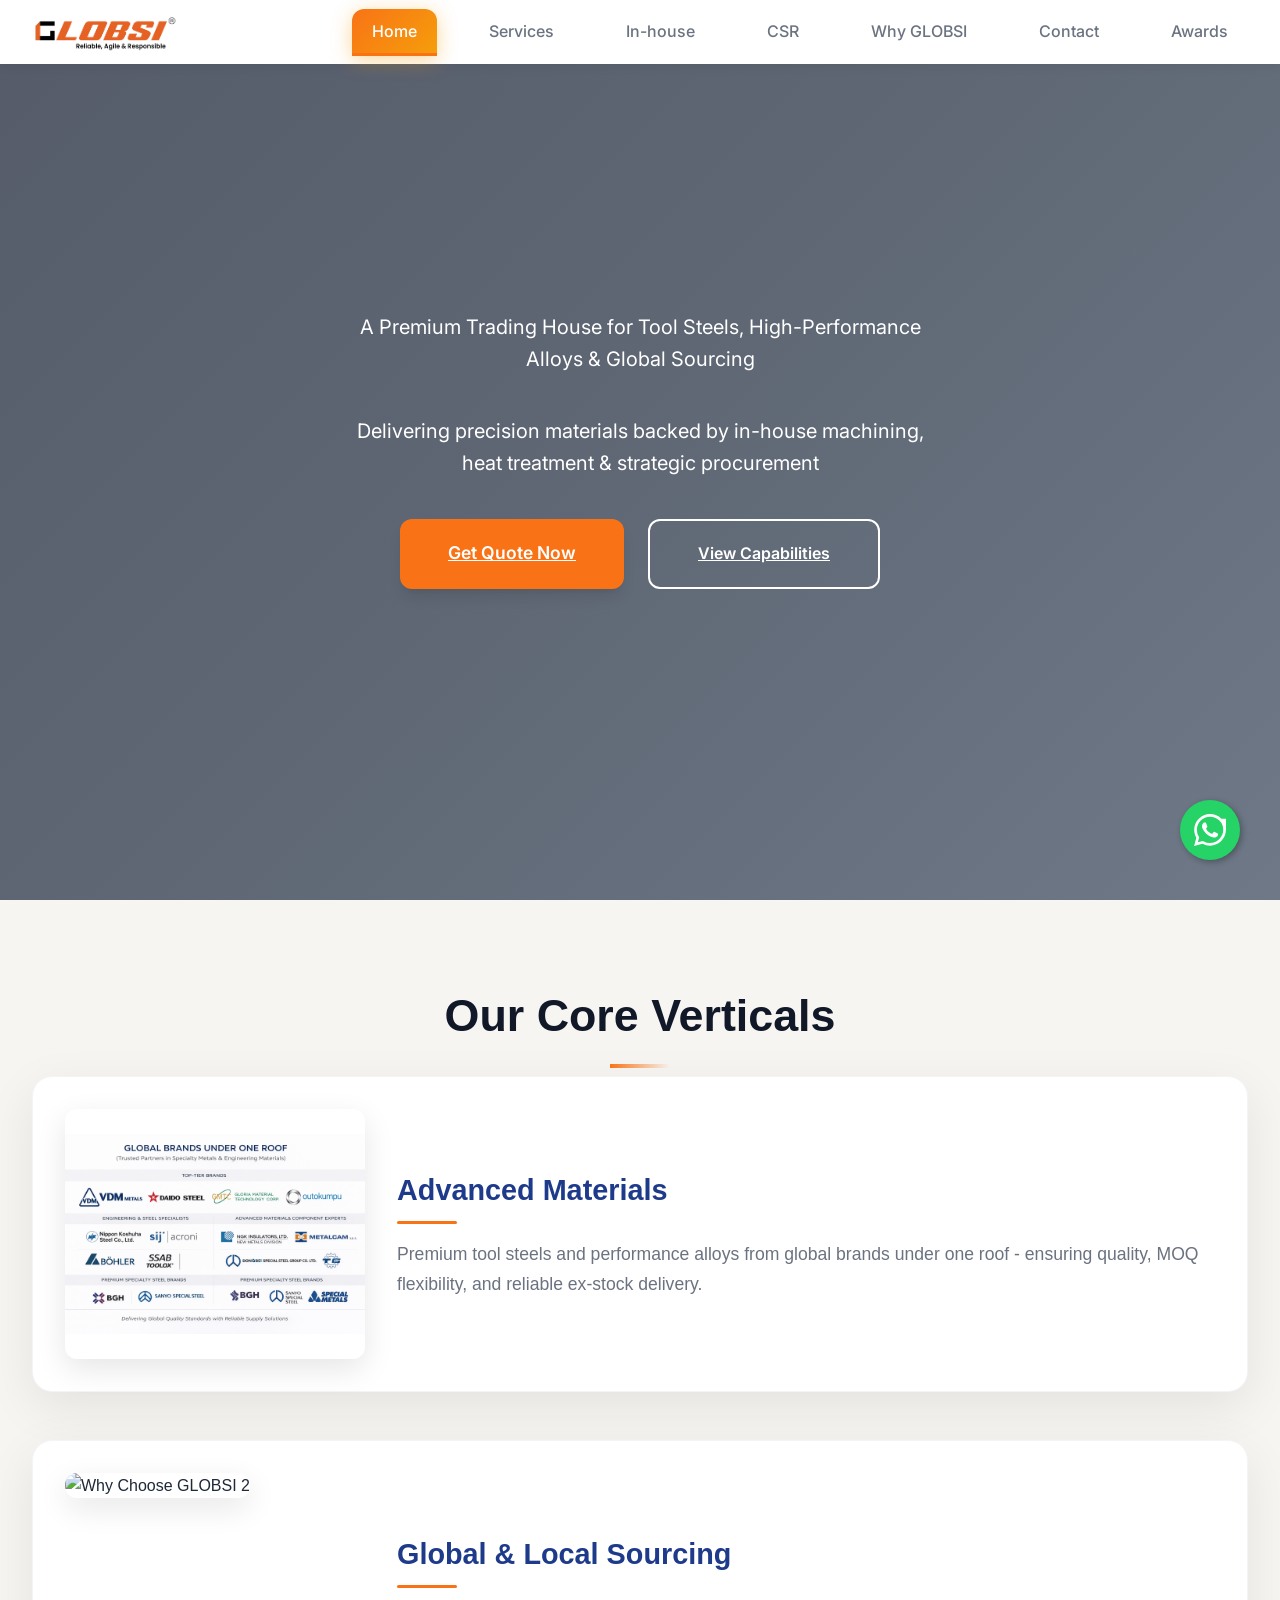
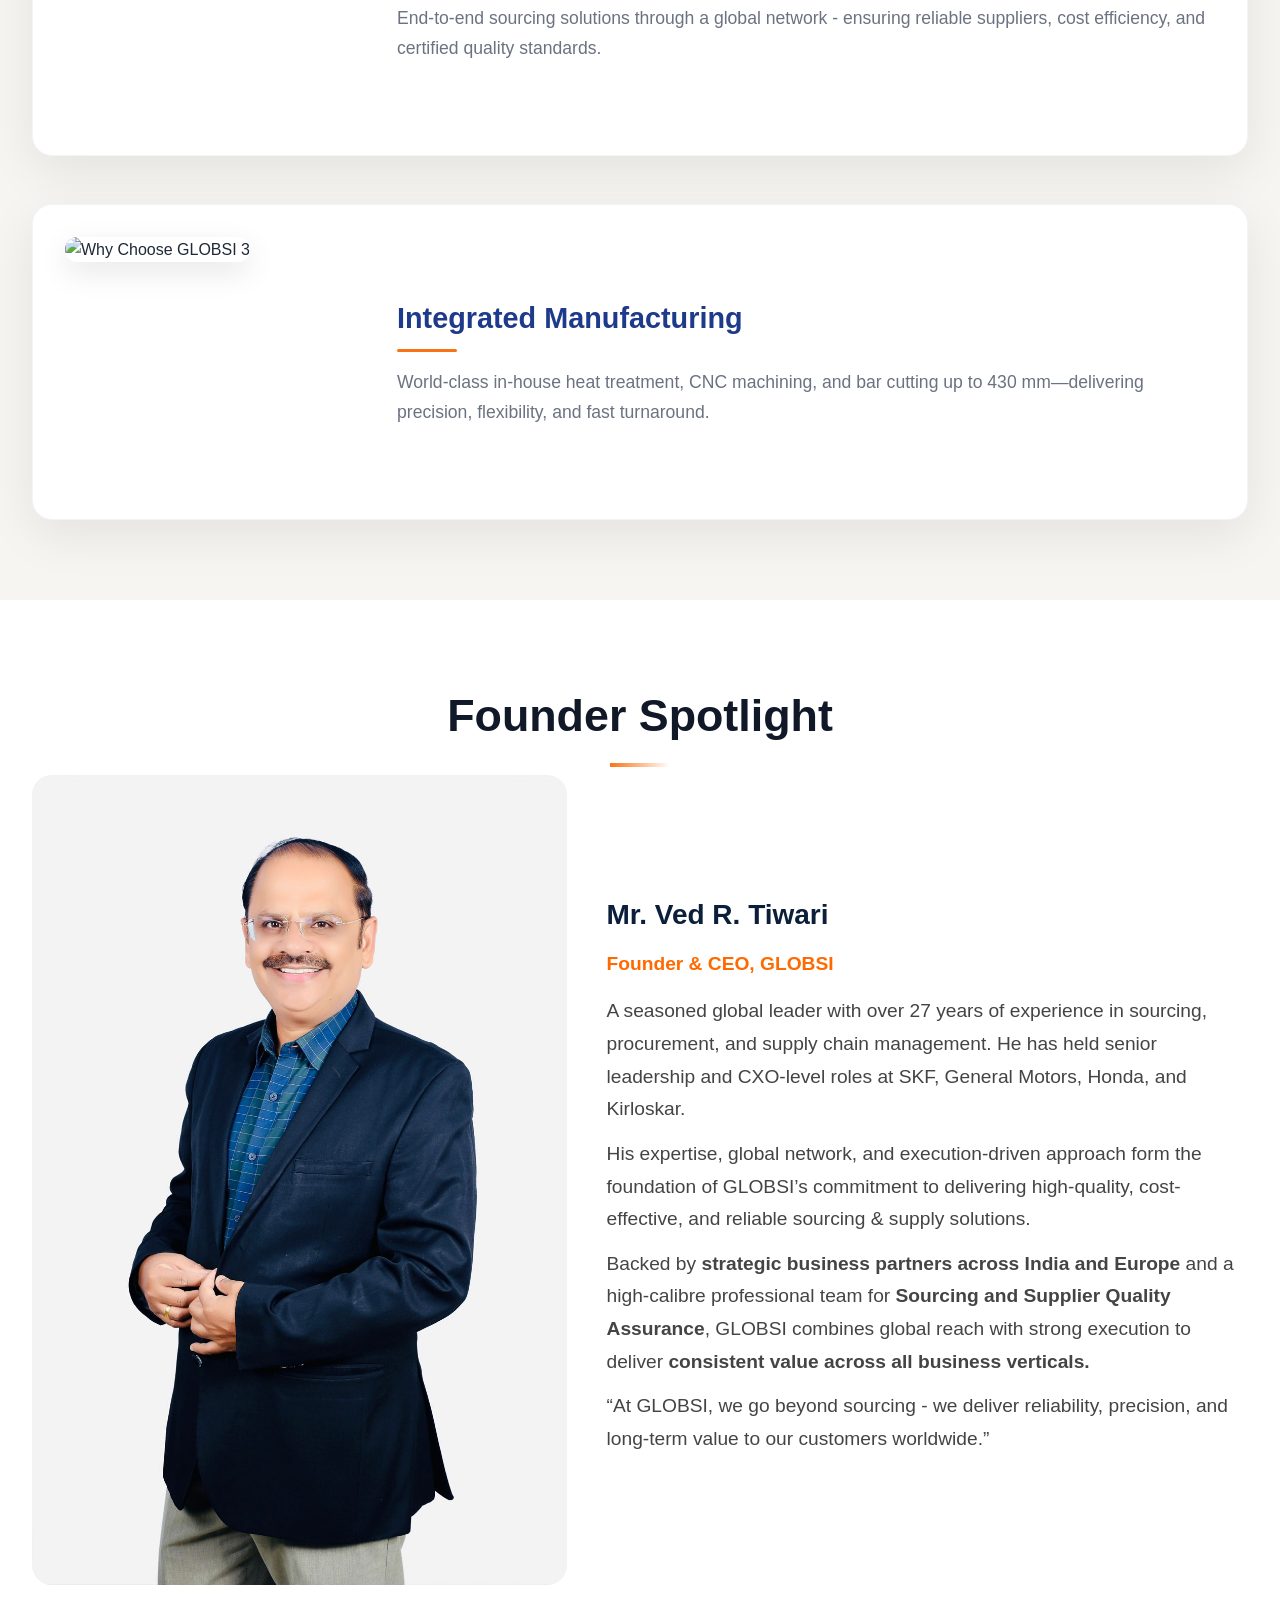
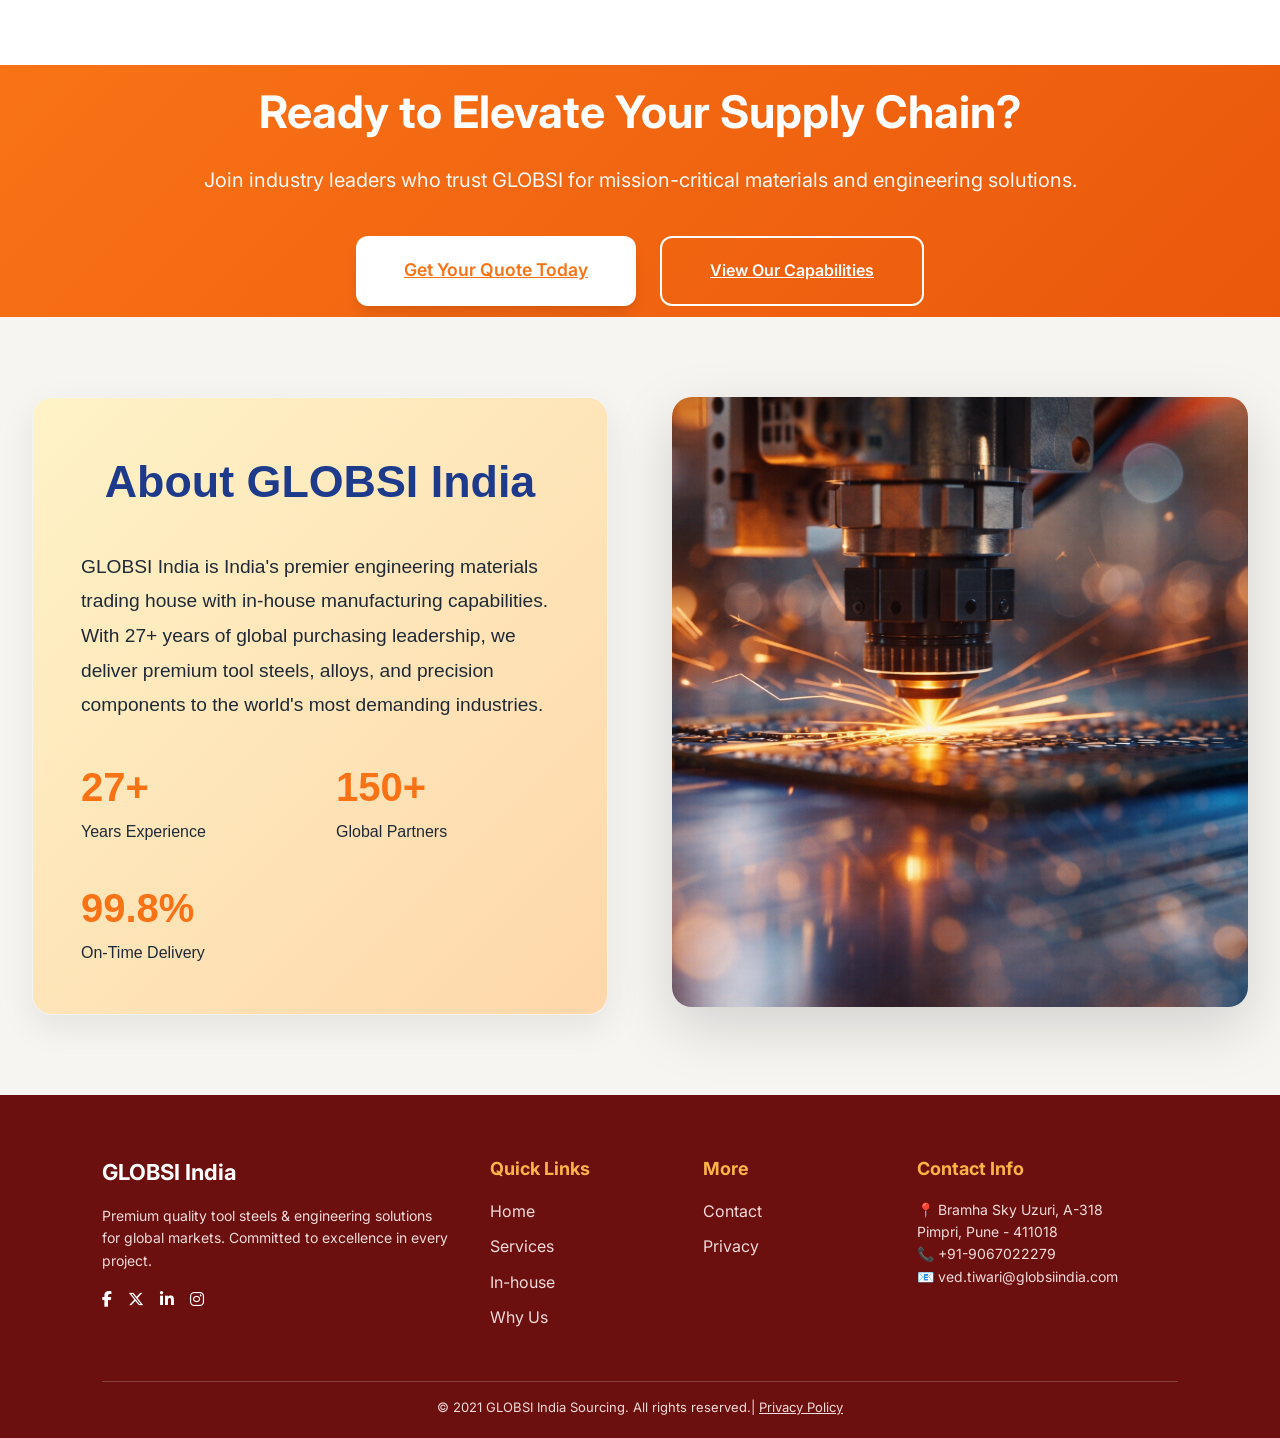
==== commit 5b932f34: "Update fmt.Println message from 'Hello' to 'Goodbye'" ====
--- a/inhouse.html
+++ b/inhouse.html
@@ -562,7 +562,7 @@
         <div class="why-images-grid image-with-text-grid">
           <div class="image-text-item">
             <div class="image-container">
-              <img src="C:\Users\GLOBSI\Downloads\Frontend 1 (2)\Frontend 1\Frontend 1\Frontend\image\our.png"
+              <img src="image/our.png"
                 alt="Why Choose GLOBSI 1">
             </div>
             <div class="text-container">
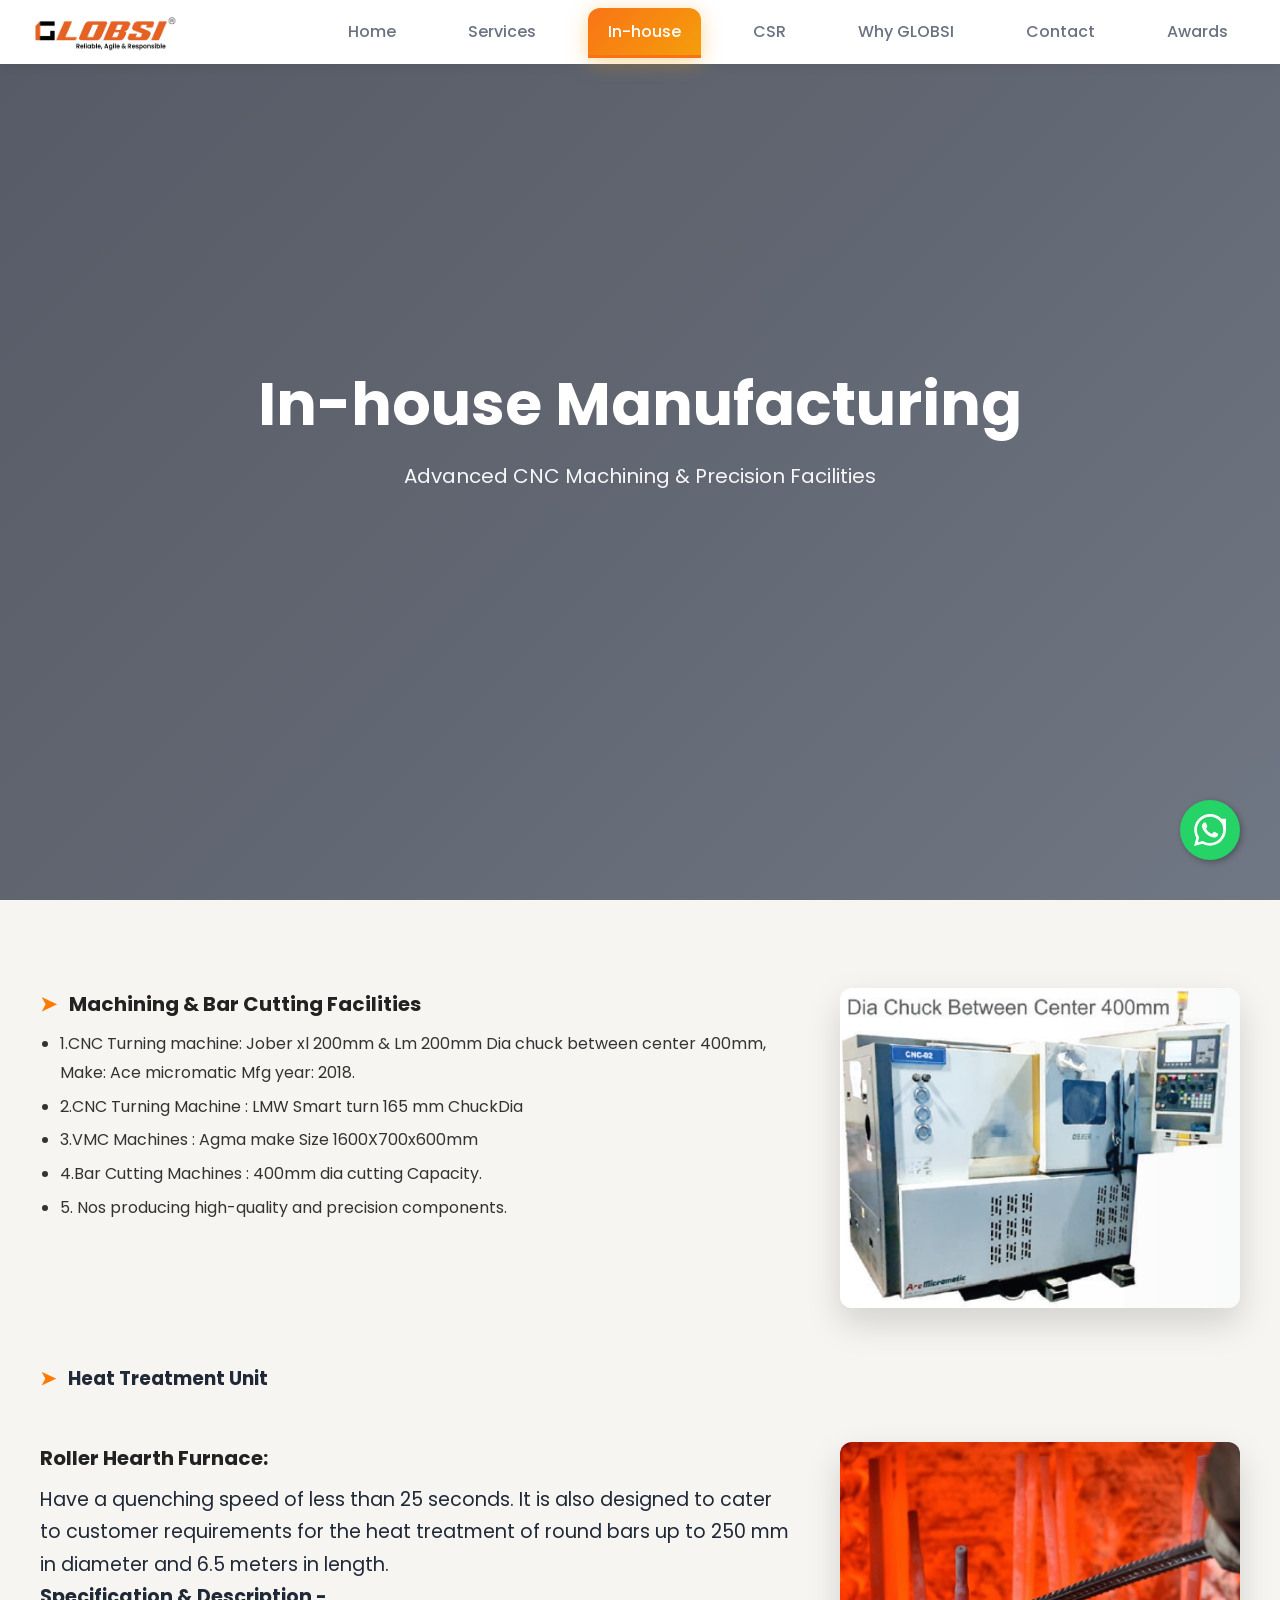
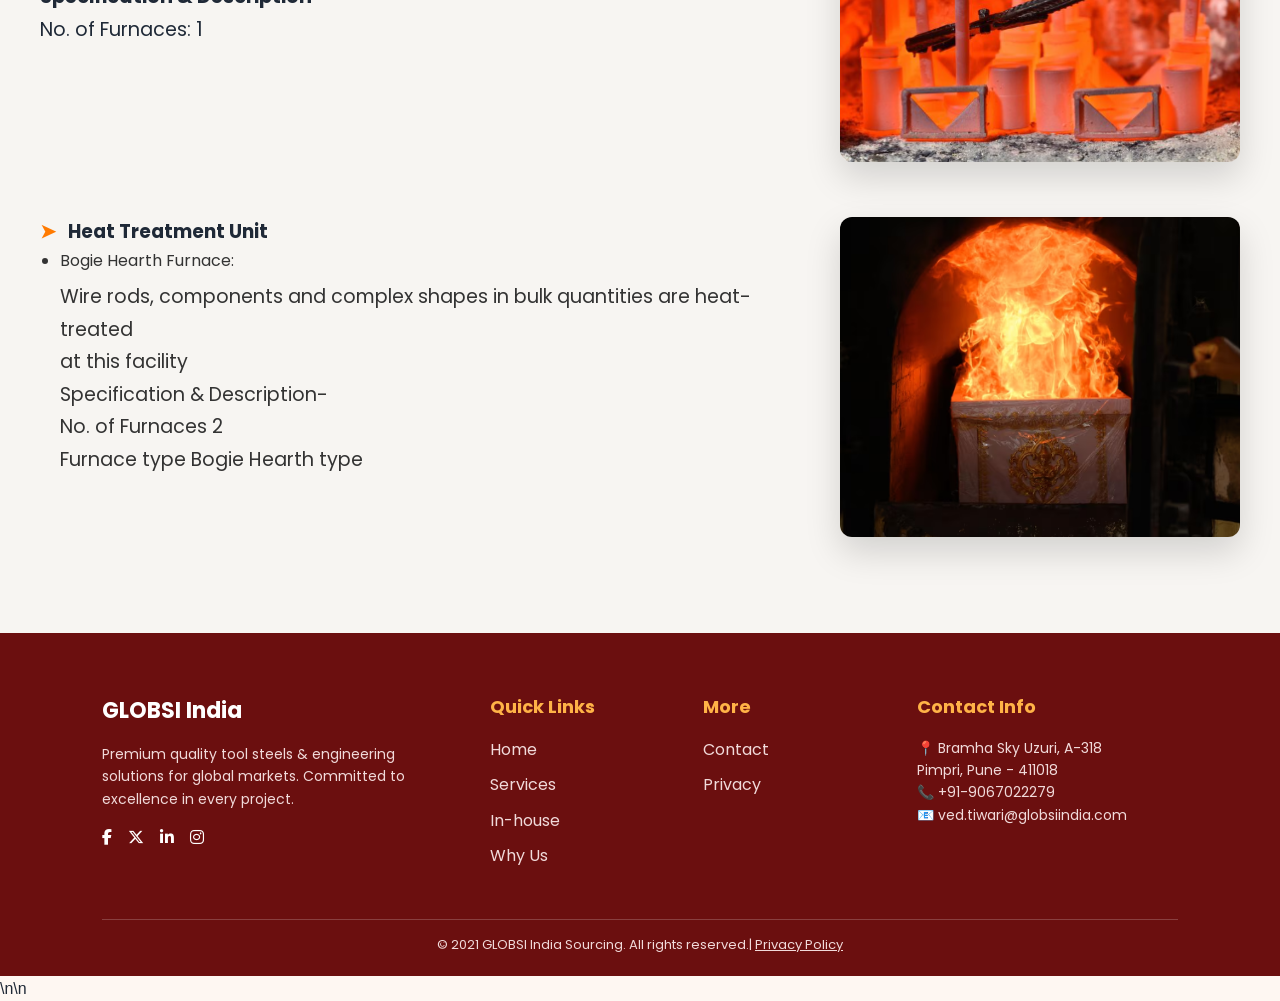
==== commit b5222c59: "Update inhouse.html" ====
--- a/inhouse.html
+++ b/inhouse.html
@@ -4,525 +4,18 @@
 <head>
   <meta charset="UTF-8">
   <meta name="viewport" content="width=device-width, initial-scale=1.0">
-  <title>GLOBSI India Sourcing | Globalprocurement & supply partner</title>
-  <meta name="description"
-    content="Corporate-grade tool steels, high-performance alloys, and global supply chain solutions. Trusted by industry leaders worldwide.">
-
-  <!-- Fonts & Icons -->
-  <link href="https://fonts.googleapis.com/css2?family=Inter:wght@300;400;500;600;700;800&display=swap"
-    rel="stylesheet">
-  <link rel="stylesheet" href="https://cdnjs.cloudflare.com/ajax/libs/font-awesome/6.5.1/css/all.min.css">
+  <title>In-house Facilities - GLOBSI</title>
+
+  <link href="https://fonts.googleapis.com/css2?family=Poppins:wght@300;400;600;700&display=swap" rel="stylesheet">
+  <link rel="stylesheet" href="https://cdnjs.cloudflare.com/ajax/libs/font-awesome/6.5.1/css/all.min.css"
+    integrity="sha512-DTOQO9RWCH3ppGqcWaEA1BIZOC6xxalwEsw9c2QQeAIftl+Vegovlnee1c9QX4TctnWMn13TZye+giMm8e2LwA=="
+    crossorigin="anonymous" referrerpolicy="no-referrer" />
   <link rel="stylesheet" href="css/style.css">
 
-  <style>
-    /* Corporate Design System */
-    :root {
-      --corporate-primary: #0B1F3A;
-      --corporate-accent: #F97316;
-      --corporate-bg: #F8FAFC;
-      --corporate-surface: #FFFFFF;
-      --corporate-muted: #64748B;
-      --corporate-border: #E2E8F0;
-      --shadow-sm: 0 1px 3px 0 rgba(0, 0, 0, 0.1), 0 1px 2px 0 rgba(0, 0, 0, 0.06);
-      --shadow-md: 0 4px 6px -1px rgba(0, 0, 0, 0.1), 0 2px 4px -1px rgba(0, 0, 0, 0.06);
-      --shadow-lg: 0 10px 15px -3px rgba(0, 0, 0, 0.1), 0 4px 6px -2px rgba(0, 0, 0, 0.05);
-      --shadow-xl: 0 20px 25px -5px rgba(0, 0, 0, 0.1), 0 10px 10px -5px rgba(0, 0, 0, 0.04);
-    }
-
-    body {
-      font-family: 'Inter', sans-serif;
-      background: var(--corporate-bg);
-    }
-
-    /* Hero */
-    .corporate-hero {
-      position: relative;
-      min-height: 100vh;
-      display: flex;
-      align-items: center;
-      color: white;
-      overflow: hidden;
-    }
-
-    .corporate-hero::before {
-      content: '';
-      position: absolute;
-      top: 0;
-      left: 0;
-      right: 0;
-      bottom: 0;
-      background: linear-gradient(rgba(11, 31, 58, 0.6), rgba(11, 31, 58, 0.8));
-      z-index: 1;
-    }
-
-    .corporate-hero video {
-      position: absolute;
-      top: 0;
-      left: 0;
-      width: 100%;
-      height: 100%;
-      object-fit: cover;
-      z-index: 0;
-    }
-
-    .hero-content {
-      max-width: 1100px;
-      /* 🔥 2000 → perfect reduced */
-      margin: 0 auto;
-      padding: 0 1.5rem;
-      text-align: center;
-      z-index: 2;
-      position: relative;
-      animation: fadeInHero 1.5s ease-out;
-    }
-
-    @media (max-width: 768px) {
-      .hero-content {
-        max-width: 100%;
-        padding: 0 1rem;
-      }
-    }
-
-    @keyframes fadeInHero {
-      from {
-        opacity: 0;
-        transform: translateY(50px);
-      }
-
-      to {
-        opacity: 1;
-        transform: translateY(0);
-      }
-    }
-
-    .hero-h1 {
-      animation: slideUpHero 1s 0.3s both ease-out;
-    }
-
-    @keyframes slideUpHero {
-      from {
-        opacity: 0;
-        transform: translateY(40px);
-      }
-
-      to {
-        opacity: 1;
-        transform: translateY(0);
-      }
-    }
-
-    .hero-lead {
-      animation: slideUpHero 1s 0.6s both ease-out;
-    }
-
-    .cta-group {
-      animation: slideUpHero 1s 0.9s both ease-out;
-    }
-
-    .hero-h1 {
-      font-size: clamp(2.5rem, 5vw, 4rem);
-      font-weight: 800;
-      line-height: 1.1;
-      margin-bottom: 1.5rem;
-      letter-spacing: -0.02em;
-    }
-
-    .hero-lead {
-      font-size: 1.25rem;
-      opacity: 0.95;
-      max-width: 600px;
-      margin: 0 auto 2.5rem;
-      line-height: 1.6;
-    }
-
-    .cta-group {
-      display: flex;
-      gap: 1.5rem;
-      justify-content: center;
-      flex-wrap: wrap;
-    }
-
-    .btn-primary {
-      background: var(--corporate-accent);
-      color: white;
-      border: none;
-      padding: 1.25rem 3rem;
-      border-radius: 12px;
-      font-weight: 600;
-      font-size: 1.1rem;
-      box-shadow: var(--shadow-lg);
-      transition: all 0.3s cubic-bezier(0.4, 0, 0.2, 1);
-    }
-
-    .btn-primary:hover {
-      transform: translateY(-2px);
-      box-shadow: var(--shadow-xl);
-    }
-
-    .btn-secondary {
-      background: transparent;
-      color: white;
-      border: 2px solid white;
-      padding: 1.25rem 3rem;
-      border-radius: 12px;
-      font-weight: 600;
-      transition: all 0.3s;
-    }
-
-    .btn-secondary:hover {
-      background: white;
-      color: var(--corporate-primary);
-    }
-
-    /* Sections */
-    .section {
-      padding: 80px 2rem;
-      max-width: 1400px;
-      margin: 0 auto;
-    }
-
-    .section-alt {
-      background: var(--corporate-surface);
-    }
-
-    .section-h2 {
-      font-size: clamp(2rem, 4vw, 3rem);
-      text-align: center;
-      margin-bottom: 3rem;
-      color: var(--corporate-primary);
-      font-weight: 700;
-      position: relative;
-    }
-
-    .section-h2::after {
-      content: '';
-      position: absolute;
-      bottom: -1rem;
-      left: 50%;
-      transform: translateX(-50%);
-      width: 60px;
-      height: 4px;
-      background: linear-gradient(90deg, var(--corporate-accent), transparent);
-    }
-
-    /* Services Cards */
-    .services-grid {
-      display: grid;
-      grid-template-columns: repeat(auto-fit, minmax(350px, 1fr));
-      gap: 2.5rem;
-    }
-
-    .service-card {
-      background: var(--corporate-surface);
-      border-radius: 20px;
-      padding: 3rem 2.5rem;
-      text-align: center;
-      box-shadow: var(--shadow-md);
-      border: 1px solid var(--corporate-border);
-      transition: all 0.4s cubic-bezier(0.4, 0, 0.2, 1);
-      height: 100%;
-      display: flex;
-      flex-direction: column;
-      justify-content: center;
-    }
-
-    .service-card:hover {
-      transform: translateY(-8px);
-      box-shadow: var(--shadow-xl);
-      border-color: var(--corporate-accent);
-    }
-
-    .service-icon {
-      font-size: 4rem;
-      margin-bottom: 1.5rem;
-
-      /* Fallback color (important) */
-      color: var(--corporate-accent);
-
-      /* Gradient */
-      background: linear-gradient(135deg, var(--corporate-accent), #fb923c);
-
-      /* Cross-browser support */
-      -webkit-background-clip: text;
-      background-clip: text;
-
-      -webkit-text-fill-color: transparent;
-      color: transparent;
-    }
-
-    .service-card h3 {
-      color: var(--corporate-primary);
-      font-size: 1.6rem;
-      margin-bottom: 1rem;
-      font-weight: 700;
-    }
-
-    .service-card p {
-      color: var(--corporate-muted);
-      line-height: 1.7;
-    }
-
-    /* Team */
-    .team-grid {
-      display: grid;
-      grid-template-columns: repeat(auto-fit, minmax(280px, 1fr));
-      gap: 2.5rem;
-    }
-
-    .team-member {
-      text-align: center;
-      background: var(--corporate-surface);
-      border-radius: 20px;
-      padding: 2.5rem;
-      box-shadow: var(--shadow-md);
-      border: 1px solid var(--corporate-border);
-      transition: all 0.3s;
-    }
-
-    .team-member:hover {
-      transform: translateY(-4px);
-      box-shadow: var(--shadow-lg);
-    }
-
-    .team-photo {
-      width: 140px;
-      height: 140px;
-      border-radius: 50%;
-      object-fit: cover;
-      margin: 0 auto 1.5rem;
-      border: 4px solid var(--corporate-accent);
-    }
-
-    .team-name {
-      font-size: 1.3rem;
-      font-weight: 700;
-      color: var(--corporate-primary);
-      margin-bottom: 0.5rem;
-    }
-
-    .team-role {
-      color: var(--corporate-accent);
-      font-weight: 600;
-      margin-bottom: 1rem;
-    }
-
-    .team-bio {
-      color: var(--corporate-muted);
-      line-height: 1.6;
-    }
-
-    /* Testimonials */
-    .testimonials-section {
-      background: linear-gradient(135deg, var(--corporate-primary) 0%, #1e40af 100%);
-      color: white;
-      padding: 80px 2rem;
-    }
-
-    .testimonial-grid {
-      display: grid;
-      grid-template-columns: repeat(auto-fit, minmax(320px, 1fr));
-      gap: 2rem;
-    }
-
-    .testimonial-card {
-      background: rgba(255, 255, 255, 0.1);
-      backdrop-filter: blur(20px);
-      border-radius: 20px;
-      padding: 2.5rem;
-      border: 1px solid rgba(255, 255, 255, 0.2);
-    }
-
-    .stars {
-      color: #fbbf24;
-      font-size: 1.2rem;
-      margin-bottom: 1rem;
-    }
-
-    .testimonial-text {
-      font-size: 1.1rem;
-      line-height: 1.7;
-      font-style: italic;
-      margin-bottom: 1.5rem;
-    }
-
-    .testimonial-author {
-      font-weight: 600;
-      display: flex;
-      align-items: center;
-      gap: 1rem;
-      opacity: 0.9;
-    }
-
-    /* CTA Banner */
-    .cta-banner {
-      background: linear-gradient(135deg, var(--corporate-accent), #ea580c);
-      color: white;
-      text-align: center;
-      padding: 80px 2rem;
-      position: relative;
-      overflow: hidden;
-    }
-
-    .cta-banner {
-      position: relative;
-      height: 28vh;
-      /* 🔥 28% screen height */
-      display: flex;
-      flex-direction: column;
-      justify-content: center;
-      align-items: center;
-      text-align: center;
-      padding: 20px;
-    }
-
-    .cta-banner::before {
-      content: '';
-      position: absolute;
-      inset: 0;
-      /* shortcut for top, left, right, bottom */
-      opacity: 0.1;
-      z-index: 0;
-    }
-
-    .cta-banner * {
-      position: relative;
-      z-index: 1;
-      /* content above overlay */
-    }
-
-    @media (max-width: 768px) {
-      .cta-banner {
-        height: auto;
-        /* mobile pe fixed height avoid */
-        padding: 40px 20px;
-      }
-    }
-
-    .cta-h2 {
-      font-size: clamp(2rem, 4vw, 2.8rem);
-      margin-bottom: 1rem;
-    }
-
-    .cta-text {
-      font-size: 1.25rem;
-      margin-bottom: 2.5rem;
-      opacity: 0.95;
-    }
-
-    /* Animations */
-    .fade-in-up {
-      opacity: 0;
-      transform: translateY(40px);
-      transition: all 0.8s cubic-bezier(0.25, 0.46, 0.45, 0.94);
-    }
-
-    .fade-in-up.visible {
-      opacity: 1;
-      transform: translateY(0);
-    }
-
-    /* Responsive */
-    @media (max-width: 768px) {
-      .section {
-        padding: 60px 1.5rem;
-      }
-
-      .cta-group {
-        flex-direction: column;
-        align-items: center;
-      }
-
-      .hero-stats {
-        grid-template-columns: 1fr 1fr;
-        gap: 1.5rem;
-        font-size: 1.8rem;
-      }
-    }
-
-    .founder-container {
-      display: grid;
-      grid-template-columns: 1fr 1.2fr;
-      gap: 40px;
-      align-items: stretch;
-    }
-
-    .founder-image {
-      height: 100%;
-    }
-
-    .founder-image img {
-      width: 100%;
-      height: 100%;
-      object-fit: cover;
-      /* 🔥 full height match */
-      border-radius: 20px;
-    }
-
-    .founder-content {
-      display: flex;
-      flex-direction: column;
-      justify-content: center;
-    }
-
-    .team-name {
-      font-size: 28px;
-      font-weight: 700;
-      margin-bottom: 10px;
-    }
-
-    .team-role {
-      font-size: 16px;
-      color: #ff6a00;
-      margin-bottom: 15px;
-    }
-
-    .team-bio {
-      font-size: 15px;
-      line-height: 1.6;
-      margin-bottom: 12px;
-      color: #444;
-    }
-
-    /* MOBILE RESPONSIVE */
-    @media (max-width: 768px) {
-      .founder-container {
-        grid-template-columns: 1fr;
-      }
-
-      .founder-image img {
-        height: 350px;
-      }
-    }
-
-    .hero {
-      position: relative;
-      height: 100vh;
-
-      /* 🔥 IMAGE YAHAN ADD KIYA HAI */
-      background: url("https://png.pngtree.com/png-clipart/20241127/original/pngtree-vector-orange-world-map-png-image_17333258.png") center/cover no-repeat;
-
-      display: flex;
-      align-items: center;
-      justify-content: center;
-      text-align: center;
-    }
-    .hero-h1 {
-    font-size: 5.2rem;
-    line-height: .0;
-}
-
-@media (max-width: 768px) {
-    .hero-h1 {
-        font-size: 1.6rem;
-    }
-}
-
-  </style>
 </head>
 
 <body>
 
-  <!-- Navbar -->
   <header class="navbar">
     <a href="index.html" class="logo-link">
       <div class="logo"><img src="image/download.svg" alt="GLOBSI India"></div>
@@ -535,273 +28,304 @@
       <li><a href="why.html" class="nav-link">Why GLOBSI</a></li>
       <li><a href="contact.html" class="nav-link">Contact</a></li>
       <li><a href="awards.html" class="nav-link">Awards</a></li>
+
     </ul>
     <div class="hamburger">
       <span></span><span></span><span></span>
     </div>
   </header>
 
-  <!-- HERO SECTION -->
+  <!-- TITLE -->
   <section class="hero">
     <div class="overlay"></div>
     <div class="hero-content">
-      <p class="hero-lead">A Premium Trading House for Tool Steels, High-Performance Alloys & Global Sourcing</p>
-      <p class="hero-lead">Delivering precision materials backed by in-house machining, heat treatment & strategic
-        procurement</p>
-      <!-- CTAs -->
-      <div class="cta-group">
-        <a href="contact.html" class="btn-primary">Get Quote Now</a>
-        <a href="services.html" class="btn-secondary">View Capabilities</a>
-      </div>
-
+      <h1>In-house Manufacturing</h1>
+      <p>Advanced CNC Machining & Precision Facilities</p>
+    </div>
   </section>
- 
-      <!-- SERVICES -->
-      <section class="section fade-in-up why-images-section">
-        <h2 class="section-h2">Our Core Verticals</h2>
-        <div class="why-images-grid image-with-text-grid">
-          <div class="image-text-item">
-            <div class="image-container">
-              <img src="image/our.png"
-                alt="Why Choose GLOBSI 1">
-            </div>
-            <div class="text-container">
-              <h3>Advanced Materials</h3>
-              <p>Premium tool steels and performance alloys from global brands under one roof - ensuring quality, MOQ
-                flexibility, and reliable ex-stock delivery.</p>
-            </div>
-          </div>
-          <div class="image-text-item">
-            <div class="image-container">
-              <img
-                src="https://bc-user-uploads.brandcrowd.com/public/media-Production/d3d574b8-9cc7-4050-be3a-48ef6714850c/742ed74a-13d2-479c-97eb-f4951356a135_2x"
-                alt="Why Choose GLOBSI 2">
-            </div>
-            <div class="text-container">
-              <h3>Global & Local Sourcing</h3>
-              <p>End-to-end sourcing solutions through a global network - ensuring reliable suppliers, cost efficiency,
-                and
-                certified quality standards.</p>
-            </div>
-          </div>
-          <div class="image-text-item">
-            <div class="image-container">
-              <img src="https://bc-user-uploads.brandcrowd.com/public/media-Production/d3d574b8-9cc7-4050-be3a-48ef6714850c/a4148696-4a7d-4759-8017-912cff506c3e_2x" alt="Why Choose GLOBSI 3">
-            </div>
-            <div class="text-container">
-              <h3>Integrated Manufacturing</h3>
-              <p>World-class in-house heat treatment, CNC machining, and bar cutting up to 430 mm—delivering precision,
-                flexibility, and fast turnaround.</p>
-            </div>
-          </div>
-      </section>
-
-
-
-      <!-- TEAM -->
-      <section class="section section-alt fade-in-up">
-        <h2 class="section-h2">Founder Spotlight</h2>
-
-        <div class="founder-container">
-
-          <!-- LEFT SIDE IMAGE -->
-          <div class="founder-image">
-            <img src="image/home8.png" alt="Ved R Tiwari">
-          </div>
-
-          <!-- RIGHT SIDE CONTENT -->
-          <div class="founder-content">
-            <h3 class="team-name">Mr. Ved R. Tiwari</h3>
-            <p class="team-role">Founder & CEO, GLOBSI</p>
-
-            <p class="team-bio">
-              A seasoned global leader with over 27 years of experience in sourcing, procurement, and supply chain
-              management.
-              He has held senior leadership and CXO-level roles at SKF, General Motors, Honda, and Kirloskar.
-            </p>
-
-            <p class="team-bio">
-              His expertise, global network, and execution-driven approach form the foundation of GLOBSI’s commitment to
-              delivering high-quality, cost-effective, and reliable sourcing & supply solutions.
-            </p>
-
-            <p class="team-bio">
-              Backed by <strong>strategic business partners across India and Europe</strong> and a high-calibre
-              professional
-              team for
-              <strong>Sourcing and Supplier Quality Assurance</strong>, GLOBSI combines global reach with strong
-              execution
-              to deliver
-              <strong>consistent value across all business verticals.</strong>
-            </p>
-
-            <p class="team-bio">
-              “At GLOBSI, we go beyond sourcing - we deliver reliability, precision, and long-term value to our
-              customers
-              worldwide.” </p>
-          </div>
-
+  <style>
+    /* Reset */
+    * {
+      margin: 0;
+      padding: 0;
+      box-sizing: border-box;
+      font-family: 'Poppins', sans-serif;
+    }
+
+    /* Hero Section */
+    .hero {
+      position: relative;
+      height: 100vh;
+
+      /* 🔥 IMAGE YAHAN ADD KIYA HAI */
+      background: url("https://media.istockphoto.com/id/541116798/photo/steel-frame-structure.jpg?s=612x612&w=0&k=20&c=lnusYKwWmyJYew8SFaQ2kZCp6MnffxKtzBtPVopsuu0=") center/cover no-repeat;
+
+      display: flex;
+      align-items: center;
+      justify-content: center;
+      text-align: center;
+    }
+
+    /* Overlay */
+    .overlay {
+      position: absolute;
+      width: 100%;
+      height: 100%;
+      background: linear-gradient(rgba(195, 202, 214, 0),
+          rgba(150, 158, 174, 0));
+      top: 0;
+      left: 0;
+    }
+
+    /* Content */
+    .hero-content {
+      position: relative;
+      color: #fff;
+      max-width: 800px;
+      padding: 20px;
+    }
+
+    /* Heading */
+    .hero h1 {
+      font-size: 60px;
+      font-weight: 700;
+      line-height: 1.2;
+    }
+
+    .hero h1 span {
+      color: #ff9800;
+    }
+
+    /* Subtitle */
+    .subtitle {
+      margin-top: 20px;
+      font-size: 18px;
+      opacity: 0.9;
+    }
+
+    /* Description */
+    .desc {
+      margin-top: 10px;
+      font-size: 16px;
+      opacity: 0.8;
+    }
+
+    /* Button */
+    .hero-btn {
+      display: inline-block;
+      margin-top: 30px;
+      padding: 12px 28px;
+      background: linear-gradient(135deg, #ff9800, #ffb74d);
+      color: #fff;
+      border-radius: 8px;
+      text-decoration: none;
+      font-weight: 500;
+      transition: 0.3s;
+    }
+
+    .hero-btn:hover {
+      transform: translateY(-3px);
+      box-shadow: 0 6px 18px rgba(255, 152, 0, 0.4);
+    }
+
+    /* Responsive */
+    @media (max-width: 768px) {
+      .hero h1 {
+        font-size: 36px;
+      }
+    }
+
+    .hero-content {
+      max-width: 1200px;
+      margin: 0 auto;
+      padding: 0 2rem;
+      text-align: center;
+      position: relative;
+      z-index: 2;
+      animation: fadeInHero 1.5s ease-out;
+    }
+
+    .hero-h1 {
+      font-size: clamp(2.5rem, 5vw, 4rem);
+      font-weight: 800;
+      line-height: 1.1;
+      margin-bottom: 1.5rem;
+      letter-spacing: -0.02em;
+      animation: slideUpHero 1s 0.3s both ease-out;
+    }
+
+    .hero-lead {
+      font-size: 1.25rem;
+      opacity: 0.95;
+      max-width: 600px;
+      margin: 0 auto 2.5rem;
+      line-height: 1.6;
+      animation: slideUpHero 1s 0.6s both ease-out;
+    }
+
+    .cta-group {
+      animation: slideUpHero 1s 0.9s both ease-out;
+    }
+
+    /* Animations */
+
+    @keyframes fadeInHero {
+      from {
+        opacity: 0;
+        transform: translateY(50px);
+      }
+
+      to {
+        opacity: 1;
+        transform: translateY(0);
+      }
+    }
+
+    @keyframes slideUpHero {
+      from {
+        opacity: 0;
+        transform: translateY(40px);
+      }
+
+      to {
+        opacity: 1;
+        transform: translateY(0);
+      }
+    }
+  </style>
+
+
+  <!-- MACHINES -->
+  <section class="section">
+
+
+
+    <div class="machining-container">
+      <div class="machining-text">
+        <h3 class="sub-title">
+          <span class="arrow">➤</span> Machining & Bar Cutting Facilities
+        </h3>
+        <ul class="cap-list">
+          <li>1.CNC Turning machine: Jober xl 200mm & Lm 200mm Dia chuck between center 400mm, Make: Ace micromatic Mfg
+            year: 2018.</li>
+          <li>2.CNC Turning Machine : LMW Smart turn 165 mm ChuckDia</li>
+          <li>3.VMC Machines : Agma make Size 1600X700x600mm</li>
+          <li>4.Bar Cutting Machines : 400mm dia cutting Capacity.</li>
+          <li>5. Nos producing high-quality and precision components.</li>
+        </ul>
+      </div>
+      <div class="machining-image">
+        <img src="image/in.png" alt="Machining & Bar Cutting Facilities">
+      </div>
+    </div>
+
+
+    <h3><span class="arrow">➤</span> Heat Treatment Unit
+    </h3>
+
+    <div class="machining-container">
+      <div class="machining-text">
+        <h3 class="sub-title">Roller Hearth Furnace:</h3>
+        <p>Have a quenching speed of less than 25 seconds. It is also designed to cater to customer requirements for the
+          heat treatment of round bars up to 250 mm in diameter and 6.5 meters in length.</p>
+        <p><strong>Specification & Description -</strong><br>No. of Furnaces: 1</p>
+      </div>
+      <div class="machining-image">
+        <img src="image/in2.png" alt="Roller Hearth Furnace">
+      </div>
+    </div>
+
+    <div class="machining-container">
+      <div class="machining-text">
+        <h3><span class="arrow">➤</span> Heat Treatment Unit
+        </h3>
+        <ul class="cap-list">
+          <li>
+            Bogie Hearth Furnace:</li>
+          <p>Wire rods, components and complex shapes in bulk quantities are heat-treated</p>
+          <p>at this facility</p>
+          <p>Specification & Description-</p>
+          <p>No. of Furnaces 2</p>
+          <p>Furnace type Bogie Hearth type</p>
+        </ul>
+      </div>
+      <div class="machining-image">
+        <img src="image/in3.png" alt="Machining & Bar Cutting Facilities">
+      </div>
+    </div>
+  </section>
+
+
+
+
+  <footer class="footer">
+    <div class="footer-container">
+
+      <!-- LEFT -->
+      <div class="footer-col">
+        <h3>GLOBSI India</h3>
+        <p>
+          Premium quality tool steels & engineering solutions for global markets.
+          Committed to excellence in every project.
+        </p>
+
+        <div class="social-icons">
+          <i class="fab fa-facebook-f"></i>
+          <i class="fab fa-x-twitter"></i>
+          <i class="fab fa-linkedin-in"></i>
+          <i class="fab fa-instagram"></i>
         </div>
-      </section>
-
-      <!-- FINAL CTA -->
-      <section class="cta-banner fade-in-up" id="final-cta">
-        <h2 class="cta-h2">Ready to Elevate Your Supply Chain?</h2>
-        <p class="cta-text">Join industry leaders who trust GLOBSI for mission-critical materials and engineering
-          solutions.
+      </div>
+
+      <!-- QUICK LINKS -->
+      <div class="footer-col">
+        <h4>Quick Links</h4>
+        <ul>
+          <li><a href="index.html">Home</a></li>
+          <li><a href="services.html">Services</a></li>
+          <li><a href="inhouse.html">In-house</a></li>
+          <li><a href="why.html">Why Us</a></li>
+        </ul>
+      </div>
+
+      <!-- MORE -->
+      <div class="footer-col">
+        <h4>More</h4>
+        <ul>
+          <li><a href="contact.html">Contact</a></li>
+          <li><a href="privacy.html">Privacy</a></li>
+        </ul>
+      </div>
+
+      <!-- CONTACT -->
+      <div class="footer-col">
+        <h4>Contact Info</h4>
+
+        <p>
+          📍 Bramha Sky Uzuri, A-318 <br>
+          Pimpri, Pune - 411018
         </p>
-        <div class="cta-group">
-          <a href="contact.html" class="btn-primary"
-            style="background: var(--white); color: var(--corporate-accent);">Get
-            Your Quote Today</a>
-          <a href="services.html" class="btn-secondary" style="border-color: var(--white);">View Our Capabilities</a>
-        </div>
-      </section>
-
-      <!-- About Section -->
-      <section class="section fade-in-up" id="about">
-        <div class="contact-grid">
-          <div class="info">
-            <h2 style="color: var(--dark-blue); margin-bottom: 2rem;">About GLOBSI India</h2>
-            <p style="font-size: 1.2rem; line-height: 1.8;">
-              GLOBSI India is India's premier engineering materials trading house with in-house manufacturing
-              capabilities.
-              With 27+ years of global purchasing leadership, we deliver premium tool steels, alloys, and precision
-              components
-              to the world's most demanding industries.
-            </p>
-            <div
-              style="margin-top: 2rem; display: grid; grid-template-columns: repeat(auto-fit, minmax(200px, 1fr)); gap: 2rem;">
-              <div>
-                <div style="font-size: 2.5rem; font-weight: 800; color: var(--primary);">27+</div>
-                <div>Years Experience</div>
-              </div>
-              <div>
-                <div style="font-size: 2.5rem; font-weight: 800; color: var(--primary);">150+</div>
-                <div>Global Partners</div>
-              </div>
-              <div>
-                <div style="font-size: 2.5rem; font-weight: 800; color: var(--primary);">99.8%</div>
-                <div>On-Time Delivery</div>
-              </div>
-            </div>
-          </div>
-          <div>
-            <img src="image/homehero.png" alt="GLOBSI Operations"
-              style="width: 100%; height: 610px; object-fit: cover; border-radius: 20px; box-shadow: 0 20px 60px rgba(0,0,0,0.15);">
-          </div>
-        </div>
-      </section>
-
-      <!-- Footer (standard) -->
-      <footer class="footer">
-        <div class="footer-container">
-
-          <!-- LEFT -->
-          <div class="footer-col">
-            <h3>GLOBSI India</h3>
-            <p>
-              Premium quality tool steels & engineering solutions for global markets.
-              Committed to excellence in every project.
-            </p>
-
-            <div class="social-icons">
-              <i class="fab fa-facebook-f"></i>
-              <i class="fab fa-x-twitter"></i>
-              <i class="fab fa-linkedin-in"></i>
-              <i class="fab fa-instagram"></i>
-            </div>
-          </div>
-
-          <!-- QUICK LINKS -->
-          <div class="footer-col">
-            <h4>Quick Links</h4>
-            <ul>
-              <li><a href="index.html">Home</a></li>
-              <li><a href="services.html">Services</a></li>
-              <li><a href="inhouse.html">In-house</a></li>
-              <li><a href="why.html">Why Us</a></li>
-            </ul>
-          </div>
-
-          <!-- MORE -->
-          <div class="footer-col">
-            <h4>More</h4>
-            <ul>
-              <li><a href="contact.html">Contact</a></li>
-              <li><a href="privacy.html">Privacy</a></li>
-            </ul>
-          </div>
-
-          <!-- CONTACT -->
-          <div class="footer-col">
-            <h4>Contact Info</h4>
-
-            <p>
-              📍 Bramha Sky Uzuri, A-318 <br>
-              Pimpri, Pune - 411018
-            </p>
-
-            <p>📞 +91-9067022279</p>
-            <p>📧 ved.tiwari@globsiindia.com</p>
-          </div>
-
-        </div>
-
-        <div class="footer-bottom">
-          © 2021 GLOBSI India Sourcing. All rights reserved.| <a href="#intro" style="color: #f1dada;">Privacy
-            Policy</a>
-        </div>
-      </footer>
-
-      <!-- WhatsApp Chat Button -->
-      <a href="https://wa.me/919270722279?text=Hello%20GLOBSI%20Team%2C%20I%20have%20a%20query..."
-        class="whatsapp-float" target="_blank" rel="noopener">
-        <svg viewBox="0 0 24 24" fill="currentColor" class="whatsapp-icon">
-
-          <path
-            d="M17.472 14.382c-.297-.149-1.758-.867-2.03-.967-.273-.099-.471-.148-.67.15-.197.297-.767.966-.94 1.164-.173.199-.347.223-.644.075-.297-.15-1.255-.463-2.39-1.475-.883-.788-1.48-1.761-1.653-2.059-.173-.297-.018-.458.13-.606.134-.133.298-.347.446-.52.149-.174.198-.298.298-.497.099-.198.05-.371-.025-.52-.075-.149-.669-1.612-.916-2.207-.242-.579-.487-.5-.669-.51-.173-.008-.371-.01-.57-.01-.198 0-.52.074-.792.372-.272.297-1.04 1.016-1.04 2.479 0 1.462 1.065 2.875 1.213 3.074.149.198 2.096 3.2 5.077 4.487.709.306 1.262.489 1.694.625.712.227 1.36.195 1.871.118.571-.085 1.758-.719 2.006-1.413.248-.694.248-1.289.173-1.413-.074-.124-.272-.198-.57-.347m-5.421 7.403h-.004a9.87 9.87 0 01-5.031-1.378l-.361-.214-3.741.982.998-3.648-.235-.374a9.86 9.86 0 01-1.51-5.26c.001-5.45 4.436-9.884 9.888-9.884 2.64 0 5.122 1.03 6.988 2.898a9.825 9.825 0 012.893 6.994c-.003 5.45-4.437 9.884-9.885 9.884m8.413-18.297A11.815 11.815 0 0012.05 0C5.495 0 .16 5.335.157 11.892c0 2.096.547 4.142 1.588 5.945L.057 24l6.305-1.654a11.882 11.882 0 005.683 1.448h.005c6.554 0 11.89-5.335 11.893-11.893A11.821 1.181 1 0020.885 3.488" />
-        </svg>
-      </a>
-
-      <script>
-        // Corporate animations
-        const observerOptions = {
-          threshold: 0.1,
-          rootMargin: '0px 0px -50px 0px'
-        };
-
-        const observer = new IntersectionObserver((entries) => {
-          entries.forEach(entry => {
-            if (entry.isIntersecting) {
-              entry.target.classList.add('visible');
-            }
-          });
-        }, observerOptions);
-
-        document.querySelectorAll('.fade-in-up').forEach(el => observer.observe(el));
-
-
-
-        // Navbar scroll
-        window.addEventListener('scroll', () => {
-          document.querySelector('.navbar').classList.toggle('scrolled', window.scrollY > 100);
-        });
-
-        // FIXED: Hamburger menu toggle
-        document.addEventListener('DOMContentLoaded', function () {
-          const hamburger = document.querySelector('.hamburger');
-          const navLinks = document.querySelector('.nav-links');
-
-          if (hamburger && navLinks) {
-            hamburger.addEventListener('click', function () {
-              hamburger.classList.toggle('active');
-              navLinks.classList.toggle('active');
-            });
-          }
-        });
-      </script>
-
+
+        <p>📞 +91-9067022279</p>
+        <p>📧 ved.tiwari@globsiindia.com</p>
+      </div>
+
+    </div>
+
+    <div class="footer-bottom">
+      © 2021 GLOBSI India Sourcing. All rights reserved.| <a href="#intro" style="color: #f1dada;">Privacy Policy</a>
+    </div>
+  </footer>
+
+  <!-- WhatsApp Chat Button -->
+  <a href="https://wa.me/919270722279?text=Hello%20GLOBSI%20Team%2C%20I%20have%20a%20query..." class="whatsapp-float"
+    target="_blank" rel="noopener">
+    <svg viewBox="0 0 24 24" fill="currentColor" class="whatsapp-icon">
+
+      <path
+        d="M17.472 14.382c-.297-.149-1.758-.867-2.03-.967-.273-.099-.471-.148-.67.15-.197.297-.767.966-.94 1.164-.173.199-.347.223-.644.075-.297-.15-1.255-.463-2.39-1.475-.883-.788-1.48-1.761-1.653-2.059-.173-.297-.018-.458.13-.606.134-.133.298-.347.446-.52.149-.174.198-.298.298-.497.099-.198.05-.371-.025-.52-.075-.149-.669-1.612-.916-2.207-.242-.579-.487-.5-.669-.51-.173-.008-.371-.01-.57-.01-.198 0-.52.074-.792.372-.272.297-1.04 1.016-1.04 2.479 0 1.462 1.065 2.875 1.213 3.074.149.198 2.096 3.2 5.077 4.487.709.306 1.262.489 1.694.625.712.227 1.36.195 1.871.118.571-.085 1.758-.719 2.006-1.413.248-.694.248-1.289.173-1.413-.074-.124-.272-.198-.57-.347m-5.421 7.403h-.004a9.87 9.87 0 01-5.031-1.378l-.361-.214-3.741.982.998-3.648-.235-.374a9.86 9.86 0 01-1.51-5.26c.001-5.45 4.436-9.884 9.888-9.884 2.64 0 5.122 1.03 6.988 2.898a9.825 9.825 0 012.893 6.994c-.003 5.45-4.437 9.884-9.885 9.884m8.413-18.297A11.815 11.815 0 0012.05 0C5.495 0 .16 5.335.157 11.892c0 2.096.547 4.142 1.588 5.945L.057 24l6.305-1.654a11.882 11.882 0 005.683 1.448h.005c6.554 0 11.89-5.335 11.893-11.893A11.821 1.181 1 0020.885 3.488" />
+    </svg></a>\n\n
+  <script src="js/script.js"></script>
 </body>
 
 </html>
